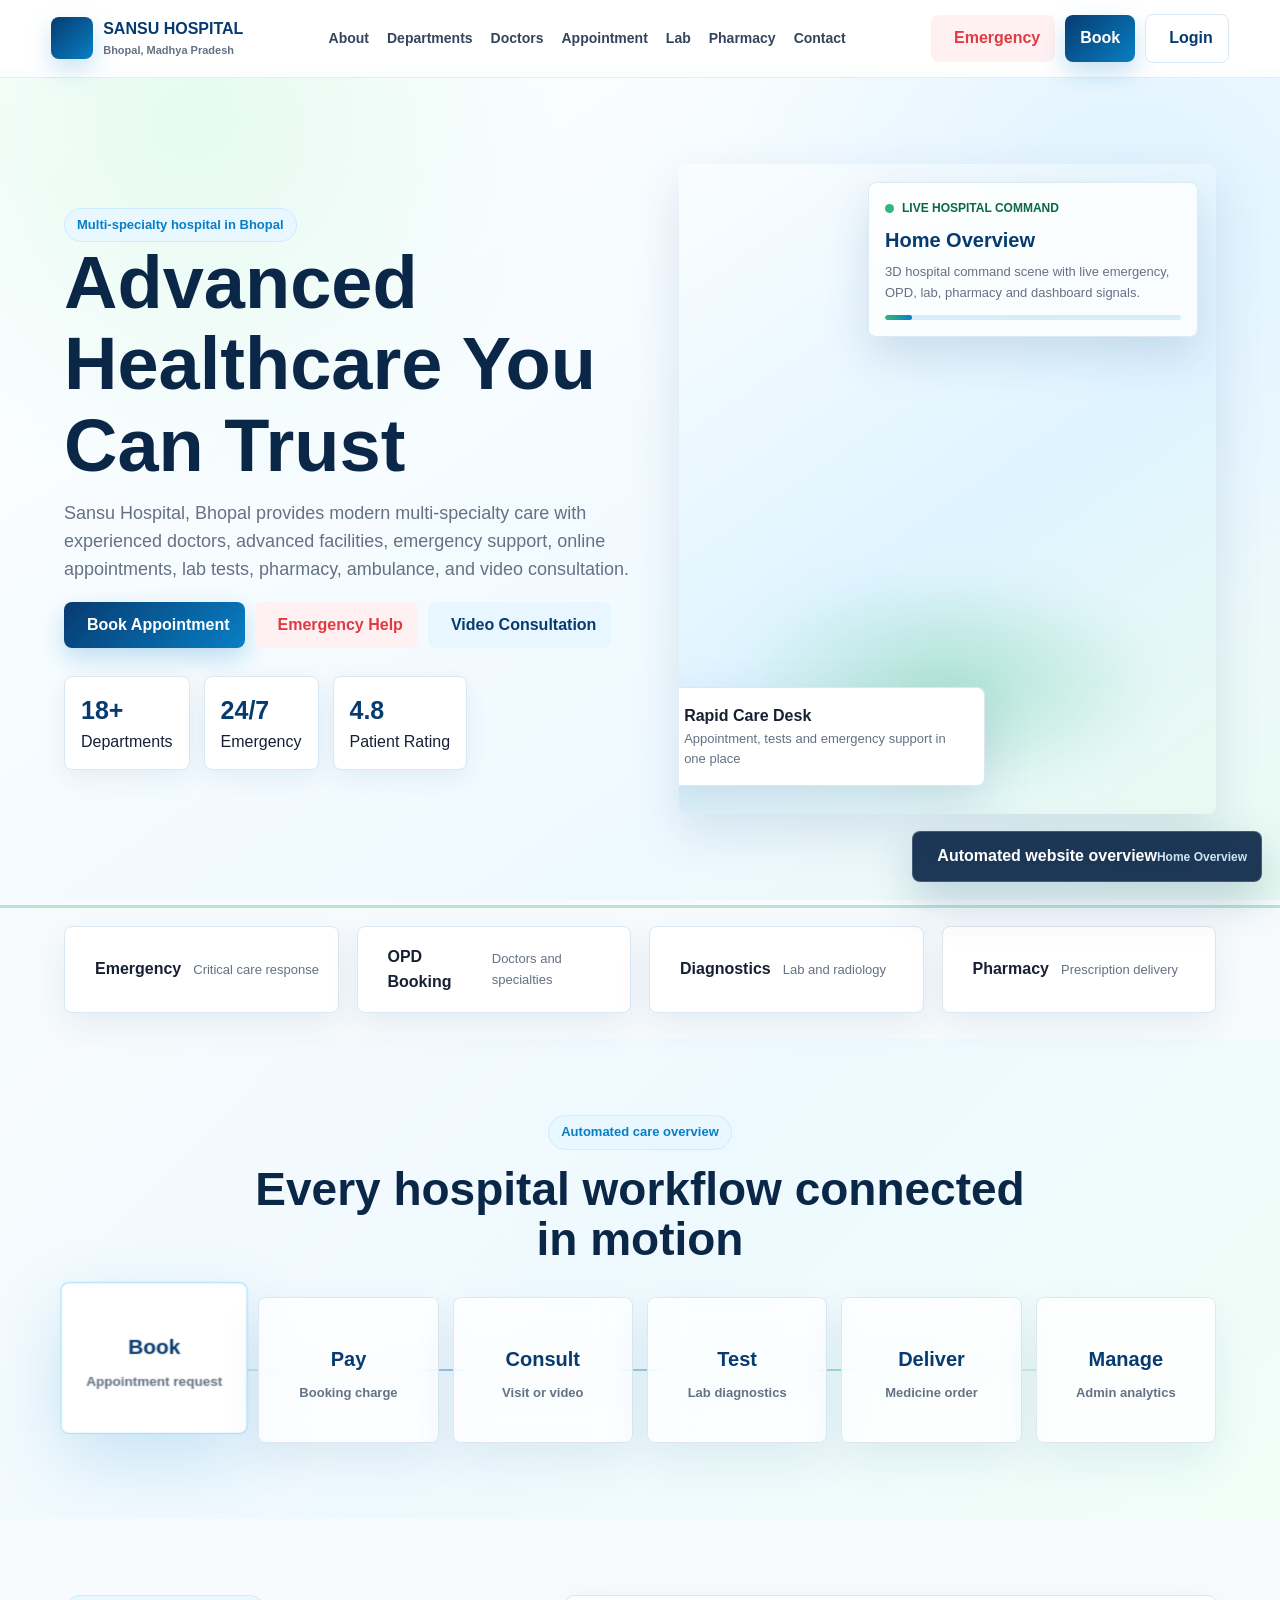
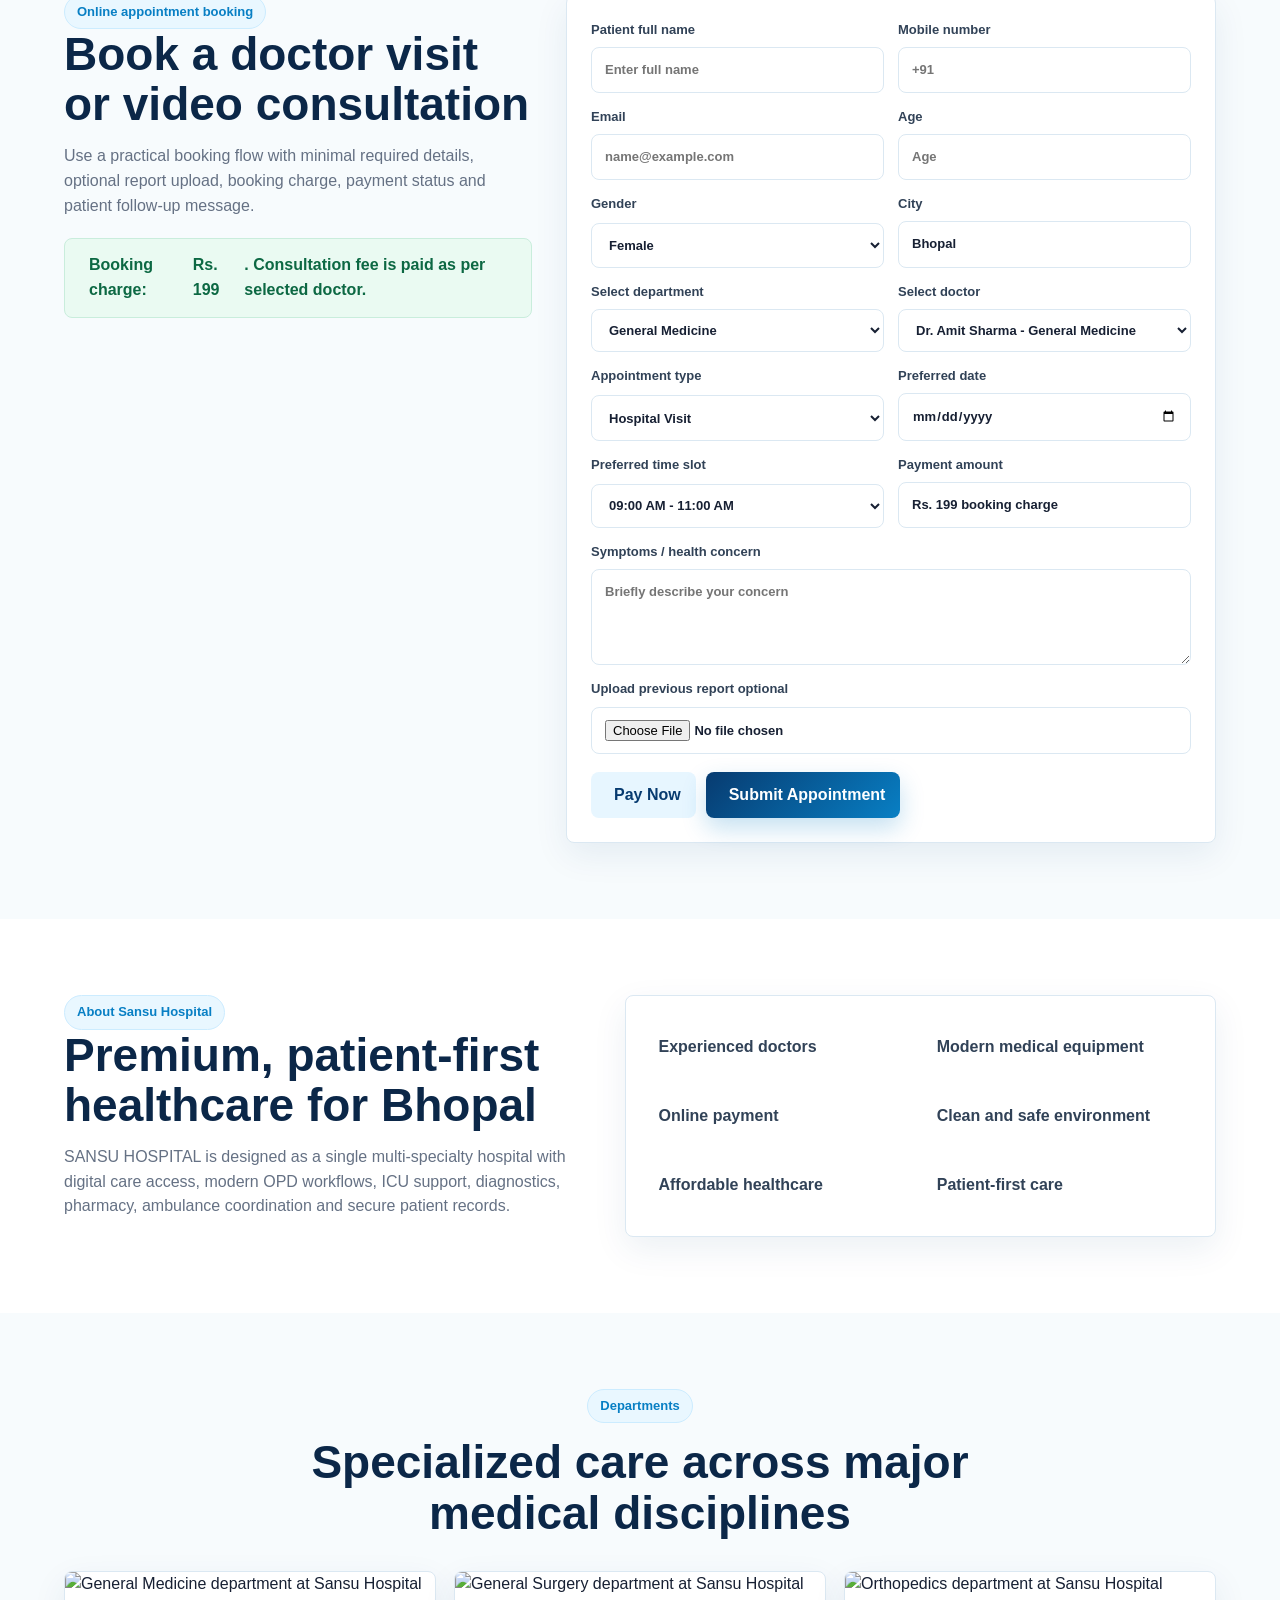
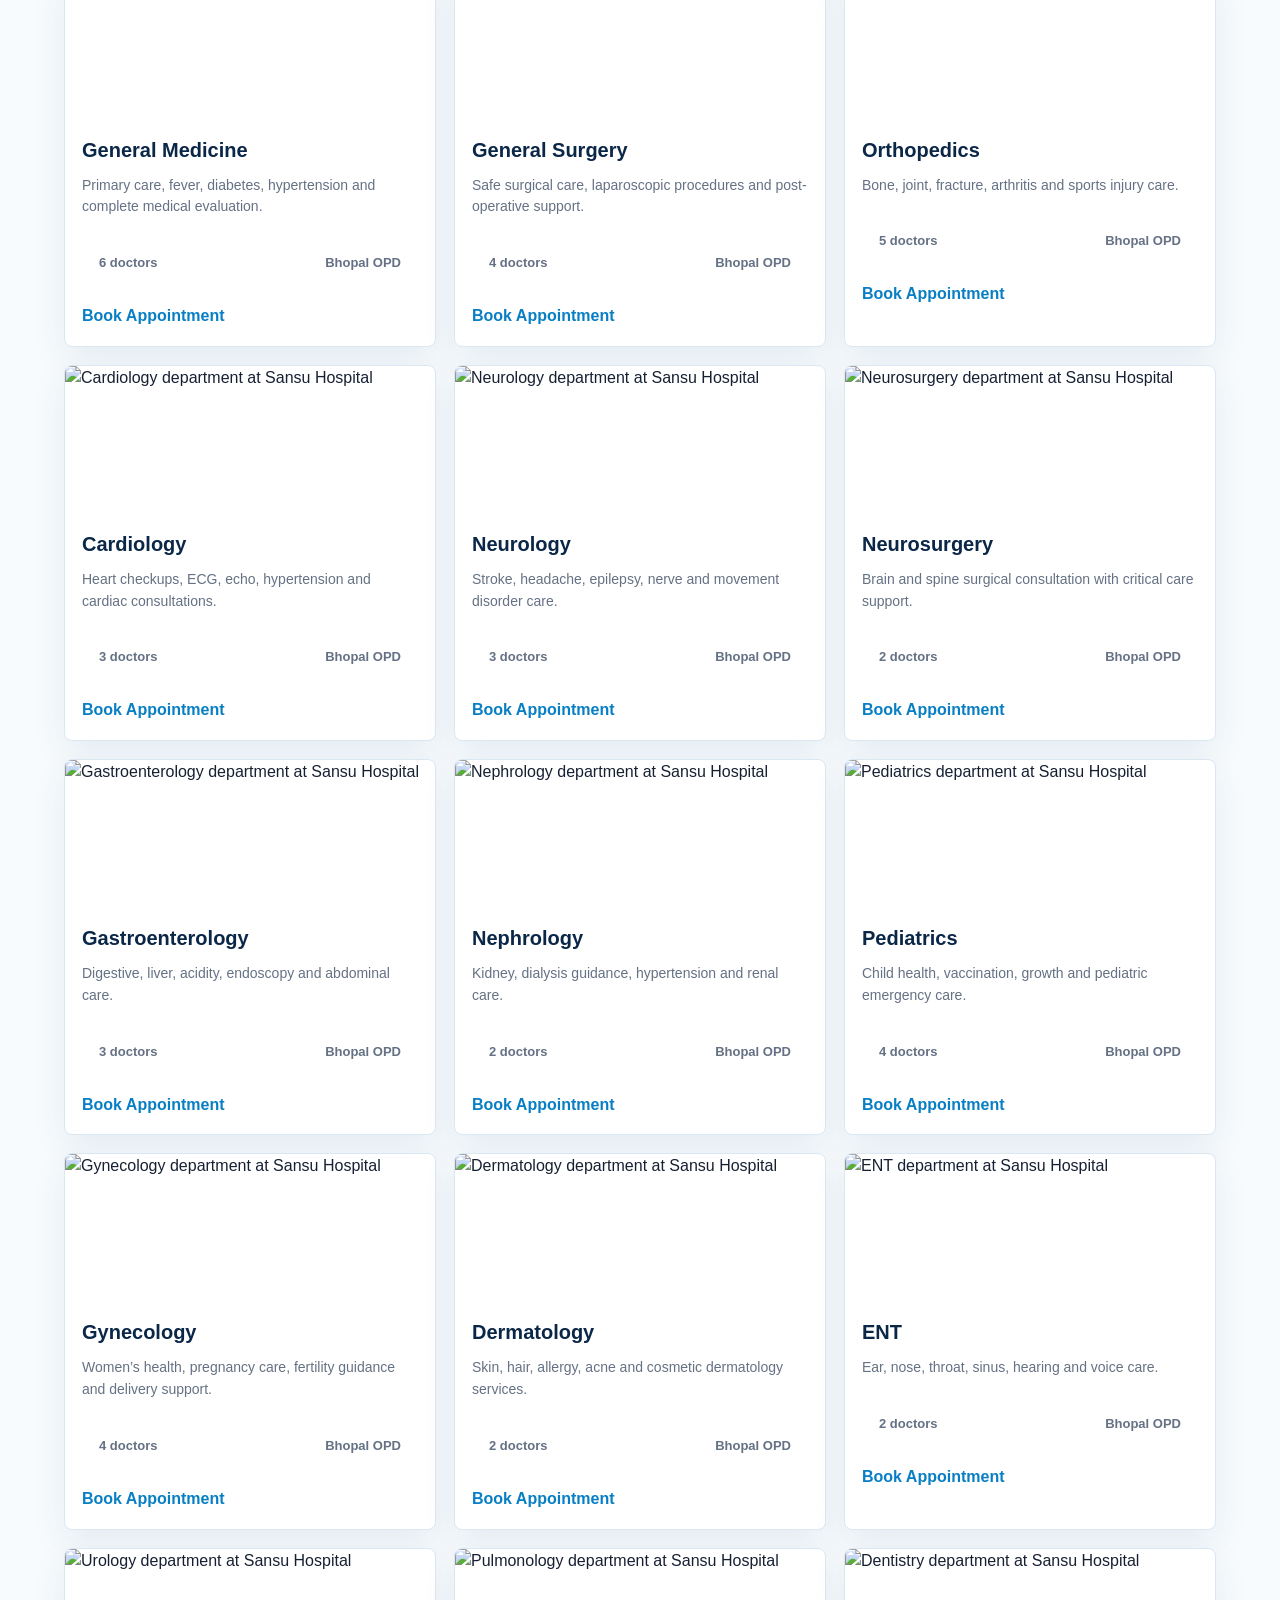
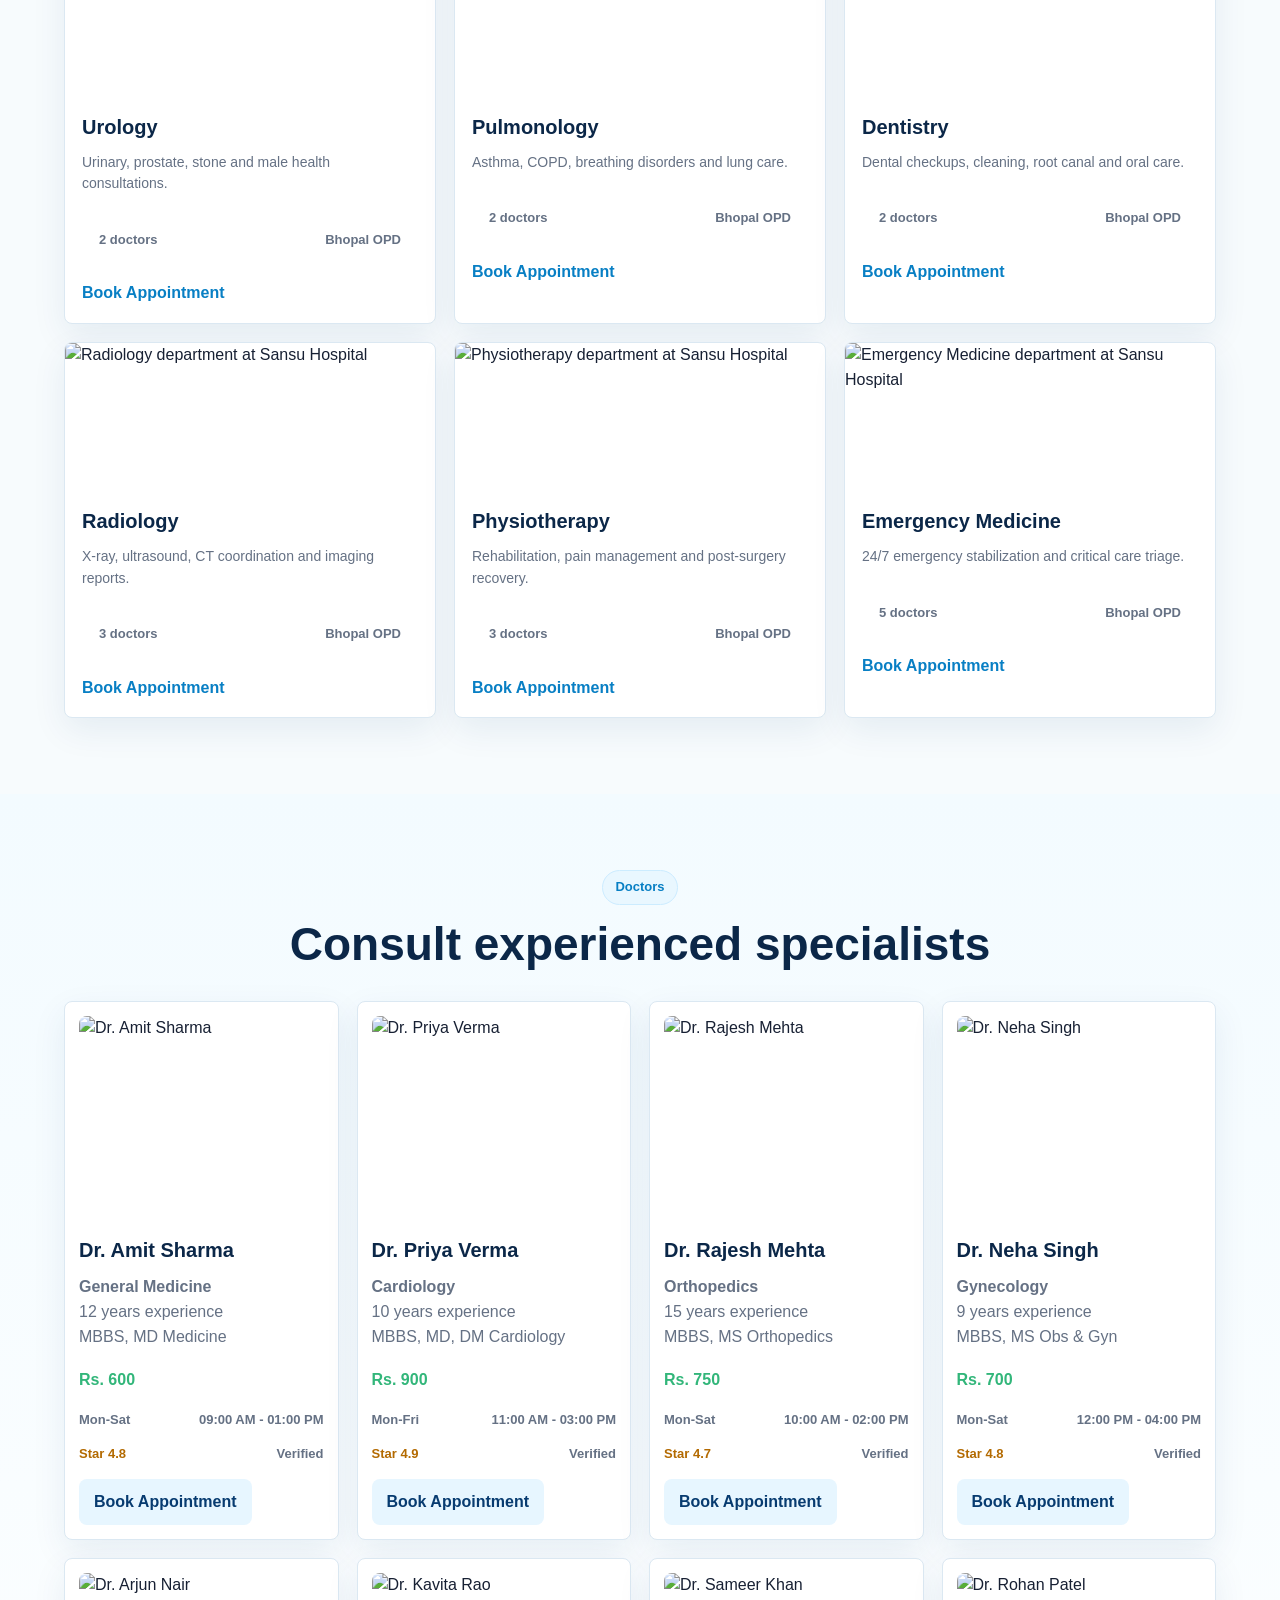
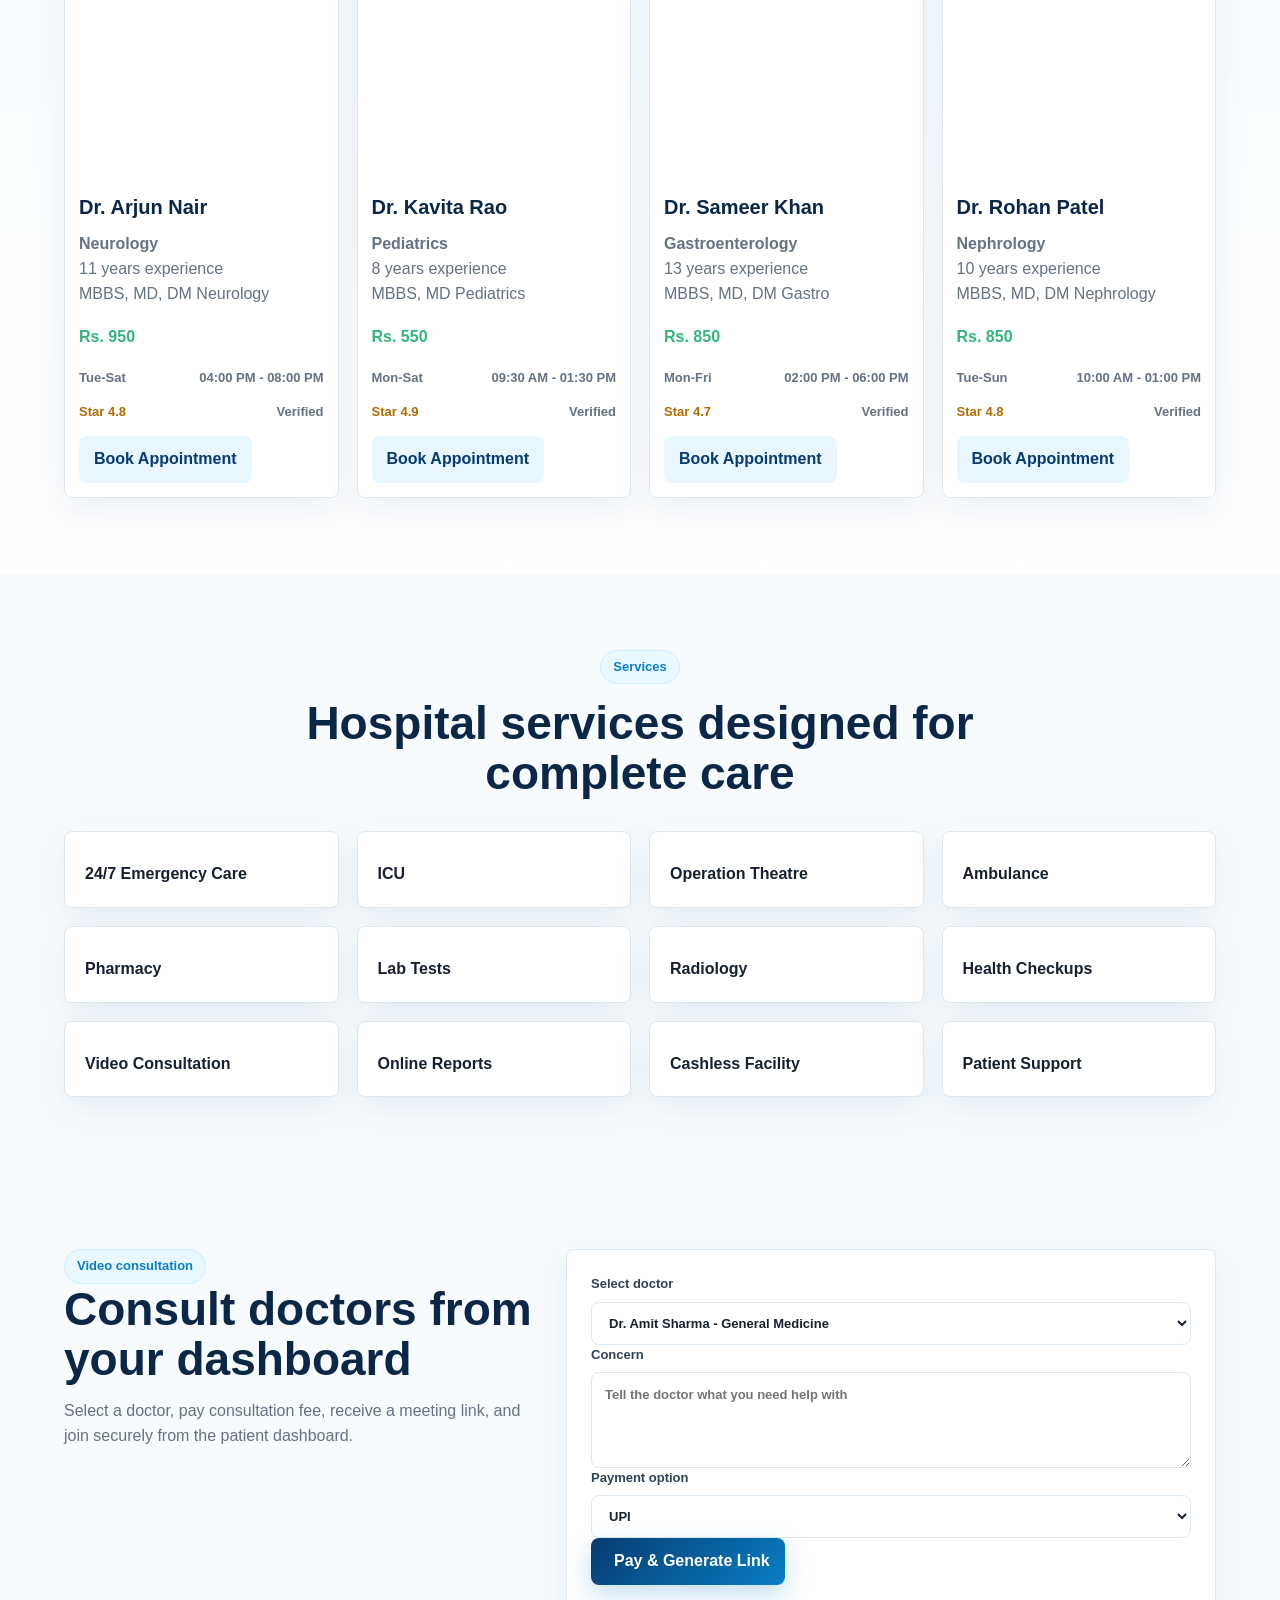
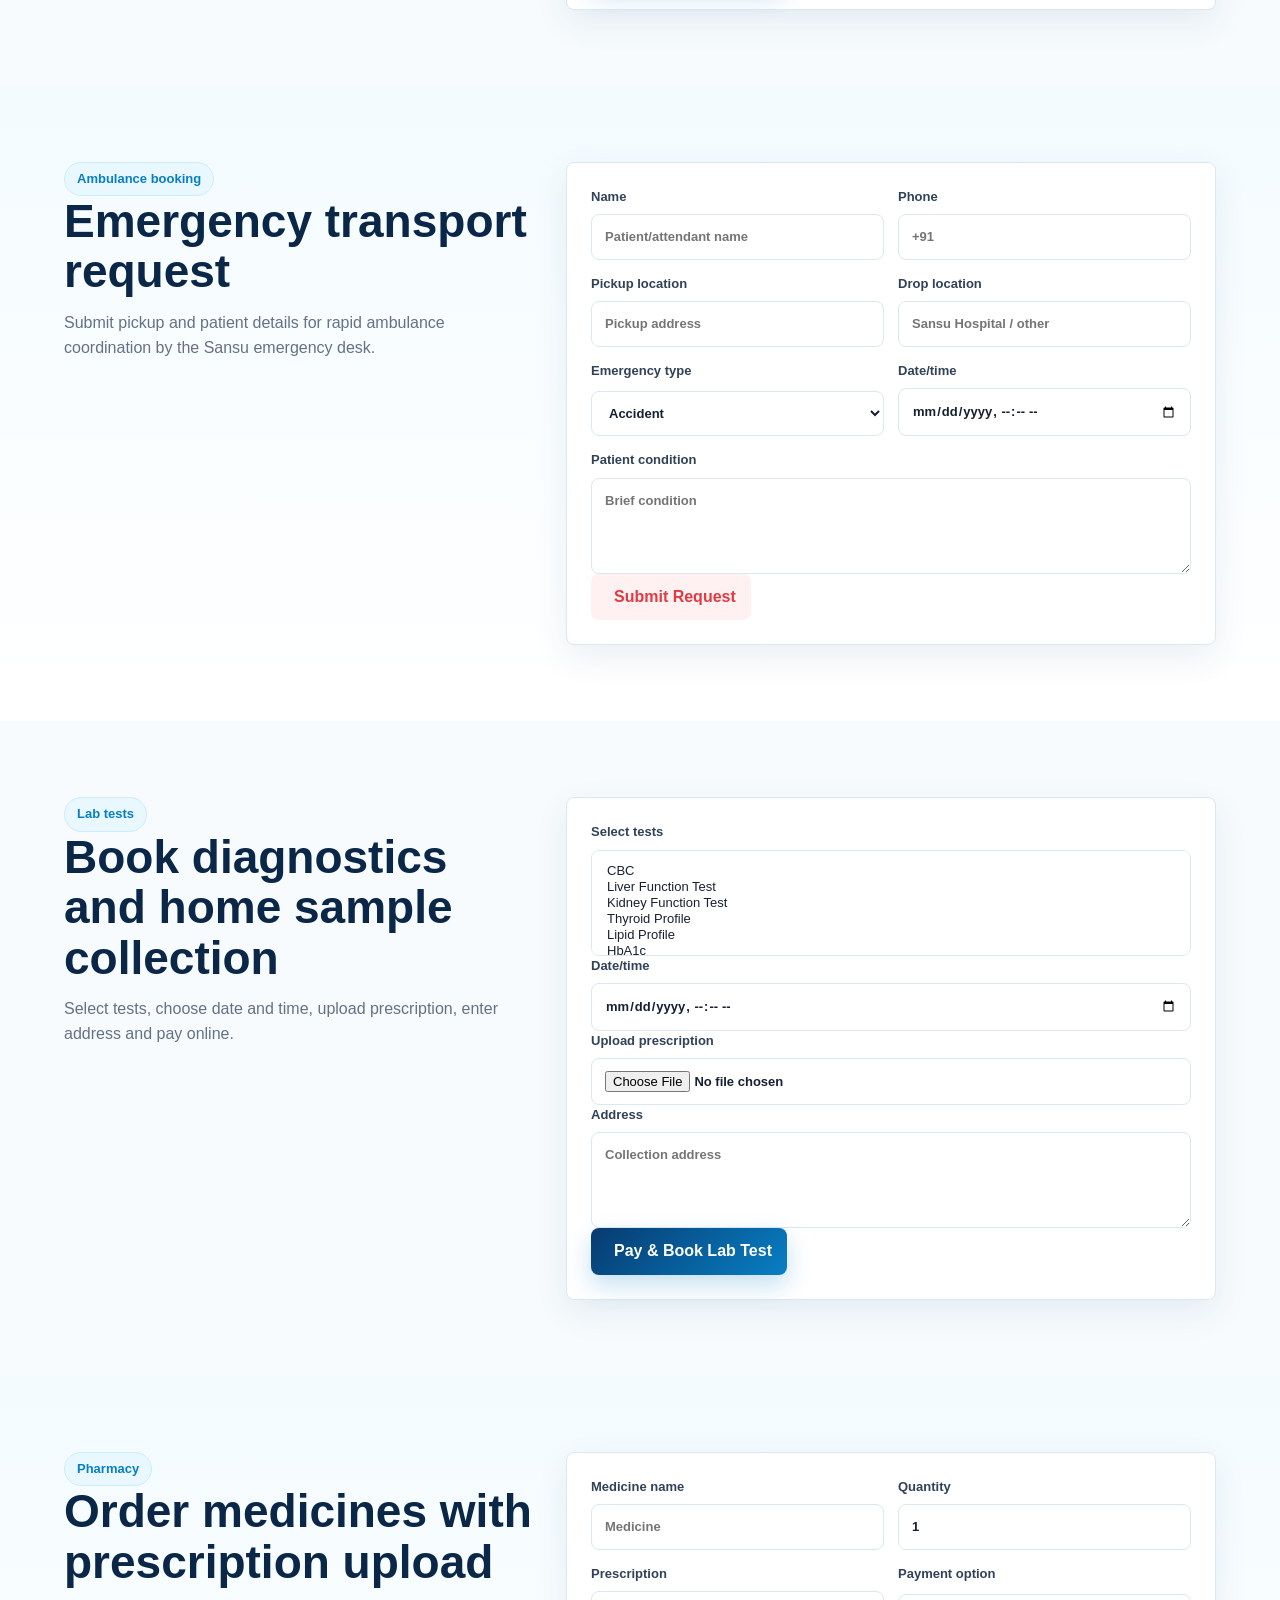
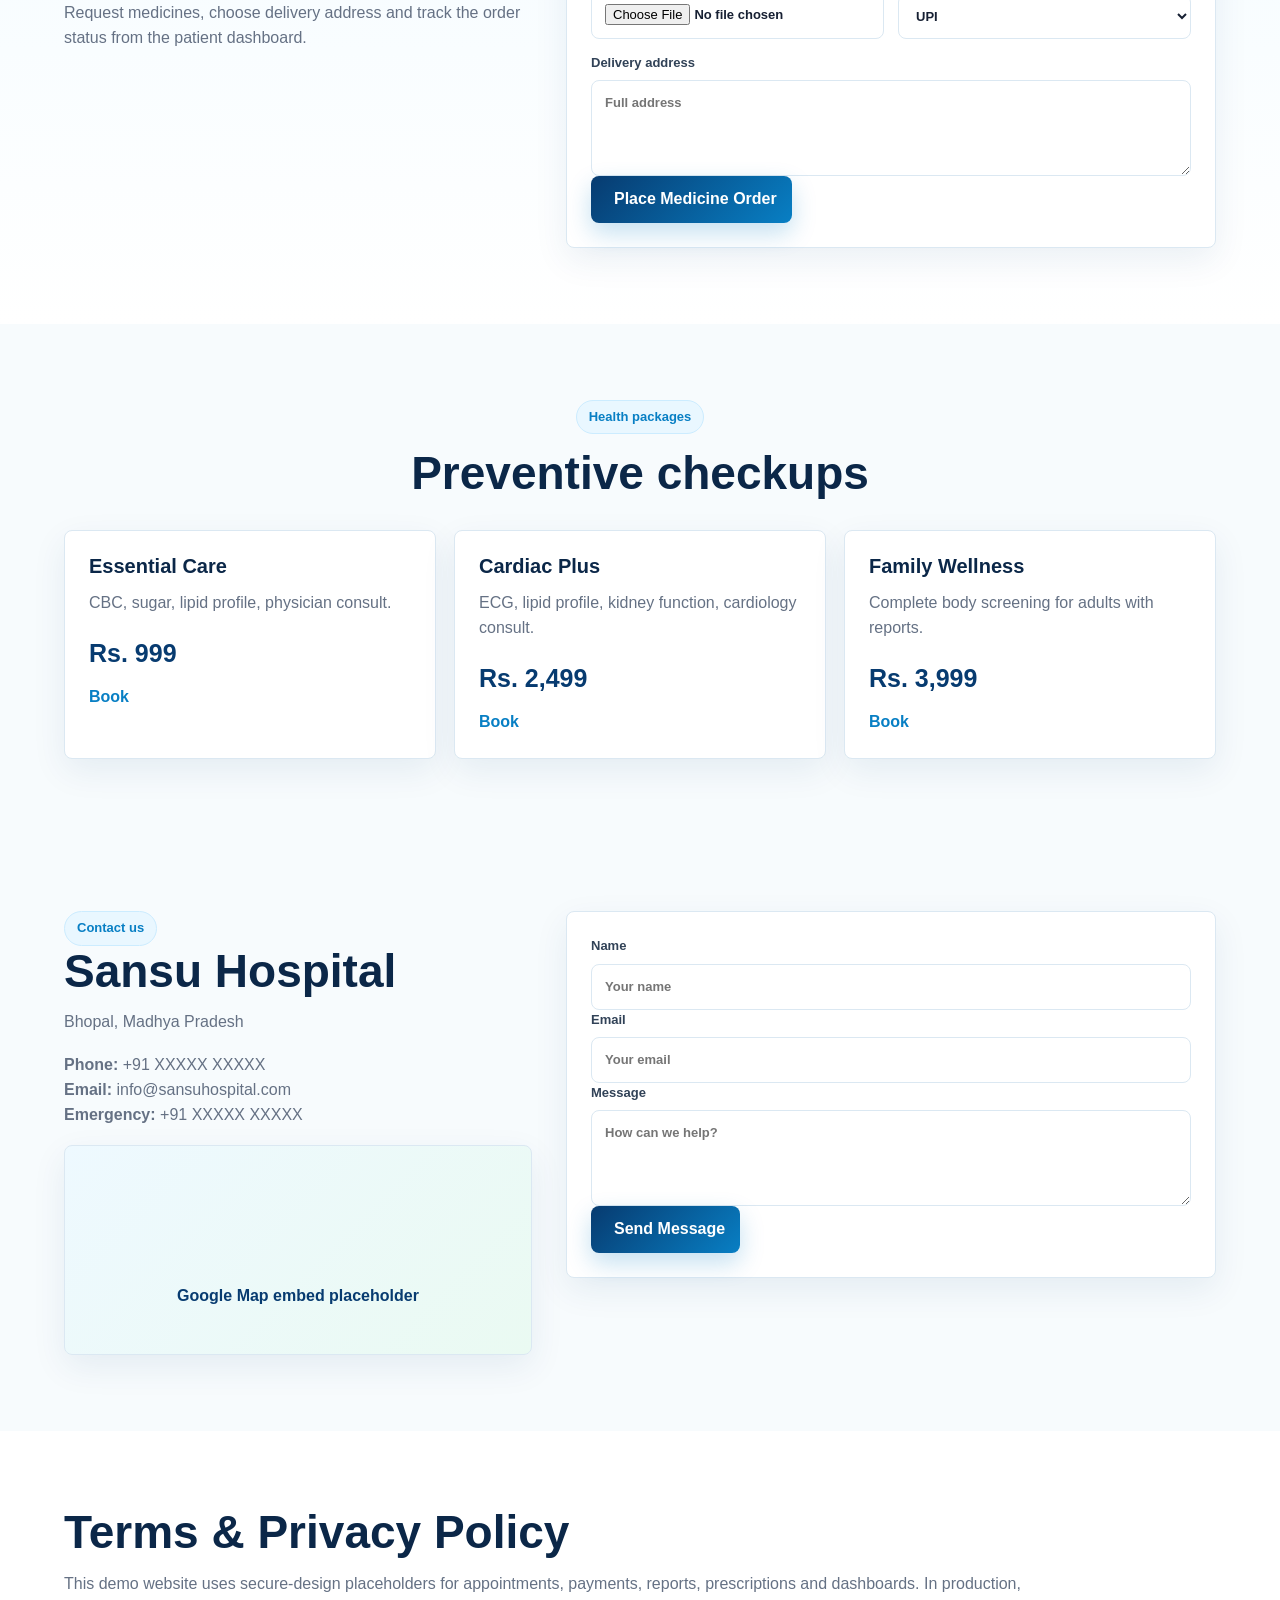
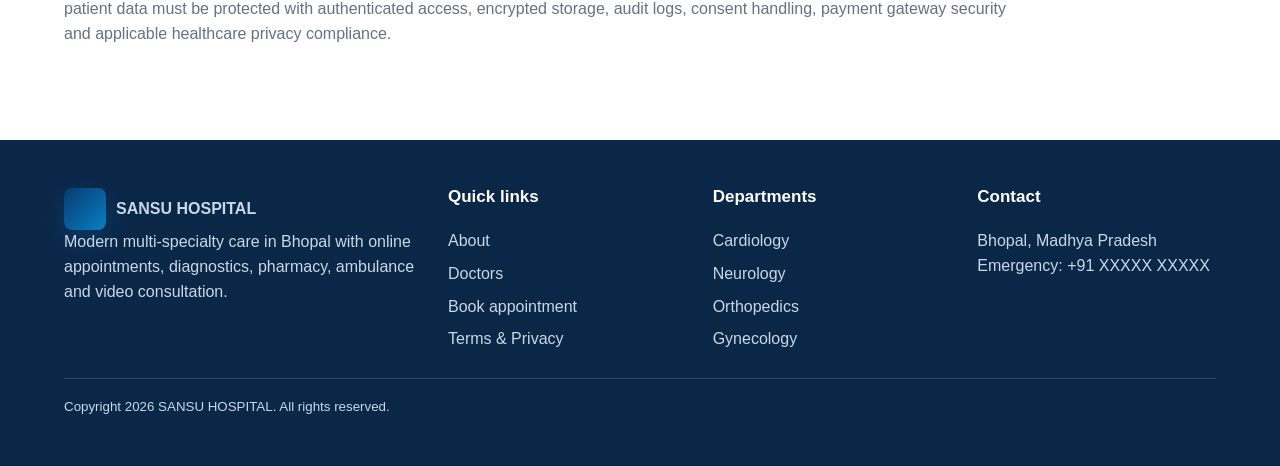
==== index.html @ f48ba4a6 "Initial Sansu Hospital website" ====
﻿<!doctype html>
<html lang="en">
<head>
  <meta charset="utf-8">
  <meta name="viewport" content="width=device-width, initial-scale=1">
  <title>Sansu Hospital Bhopal | Multi-Specialty Hospital & Online Appointment</title>
  <meta name="description" content="Book appointments online at Sansu Hospital, Bhopal. Multi-specialty care, doctors, ambulance, lab tests, pharmacy, video consultation, and emergency services.">
  <meta name="theme-color" content="#073b70">
  <link rel="preconnect" href="https://images.unsplash.com">
  <link rel="preconnect" href="https://unpkg.com">
  <link rel="stylesheet" href="styles.css">
  <script defer src="https://unpkg.com/lucide@latest/dist/umd/lucide.min.js"></script>
  <script defer src="script.js"></script>
</head>
<body>
  <header class="site-header">
    <a class="brand" href="#home" aria-label="Sansu Hospital home">
      <span class="brand-mark"><i data-lucide="cross"></i></span>
      <span><strong>SANSU</strong> HOSPITAL<small>Bhopal, Madhya Pradesh</small></span>
    </a>
    <button class="nav-toggle" aria-label="Open menu"><i data-lucide="menu"></i></button>
    <nav class="main-nav" aria-label="Primary navigation">
      <a href="#about">About</a>
      <a href="#departments">Departments</a>
      <a href="#doctors">Doctors</a>
      <a href="#appointment">Appointment</a>
      <a href="#lab">Lab</a>
      <a href="#pharmacy">Pharmacy</a>
      <a href="#contact">Contact</a>
    </nav>
    <div class="header-actions">
      <a class="pill emergency" href="tel:+919999999999"><i data-lucide="phone-call"></i> Emergency</a>
      <a class="pill primary" href="#appointment">Book</a>
      <div class="login-menu">
        <button class="pill ghost" type="button"><i data-lucide="user-round"></i> Login</button>
        <div class="login-dropdown">
          <a href="/patient">Patient Login</a>
          <a href="/doctor">Doctor Login</a>
          <a href="/admin">Admin Panel</a>
        </div>
      </div>
    </div>
  </header>

  <main>
    <section id="home" class="hero section">
      <div class="hero-copy reveal">
        <span class="eyebrow">Multi-specialty hospital in Bhopal</span>
        <h1>Advanced Healthcare You Can Trust</h1>
        <p>Sansu Hospital, Bhopal provides modern multi-specialty care with experienced doctors, advanced facilities, emergency support, online appointments, lab tests, pharmacy, ambulance, and video consultation.</p>
        <div class="hero-actions">
          <a class="btn primary" href="#appointment"><i data-lucide="calendar-plus"></i> Book Appointment</a>
          <a class="btn danger" href="#ambulance"><i data-lucide="siren"></i> Emergency Help</a>
          <a class="btn secondary" href="#video"><i data-lucide="video"></i> Video Consultation</a>
        </div>
        <div class="hero-stats">
          <span><strong>18+</strong> Departments</span>
          <span><strong>24/7</strong> Emergency</span>
          <span><strong>4.8</strong> Patient Rating</span>
        </div>
      </div>
      <div class="hero-visual hero-3d reveal" aria-label="Automated 3D hospital overview">
        <canvas id="hospitalScene" aria-hidden="true"></canvas>
        <div class="scene-glow"></div>
        <div class="scene-hud">
          <div class="hud-status"><span></span> Live hospital command</div>
          <strong id="tourTitle">Smart Appointment Flow</strong>
          <p id="tourText">Booking, payment and doctor assignment move through one connected digital desk.</p>
          <div class="tour-meter"><span id="tourMeter"></span></div>
        </div>
        <div class="floating-card floating-card-3d">
          <i data-lucide="heart-pulse"></i>
          <div><strong id="floatingTitle">Rapid Care Desk</strong><span id="floatingText">Appointment, tests and emergency support in one place</span></div>
        </div>
      </div>
    </section>

    <section class="quick-grid section slim" aria-label="Hospital services summary">
      <article><i data-lucide="ambulance"></i><strong>Emergency</strong><span>Critical care response</span></article>
      <article><i data-lucide="stethoscope"></i><strong>OPD Booking</strong><span>Doctors and specialties</span></article>
      <article><i data-lucide="flask-conical"></i><strong>Diagnostics</strong><span>Lab and radiology</span></article>
      <article><i data-lucide="pill"></i><strong>Pharmacy</strong><span>Prescription delivery</span></article>
    </section>

    <section class="section overview-stage" aria-label="Automated website overview">
      <div class="section-head reveal">
        <span class="eyebrow">Automated care overview</span>
        <h2>Every hospital workflow connected in motion</h2>
      </div>
      <div class="overview-rail reveal" id="overviewRail">
        <article class="overview-card active"><i data-lucide="calendar-check"></i><strong>Book</strong><span>Appointment request</span></article>
        <article class="overview-card"><i data-lucide="credit-card"></i><strong>Pay</strong><span>Booking charge</span></article>
        <article class="overview-card"><i data-lucide="stethoscope"></i><strong>Consult</strong><span>Visit or video</span></article>
        <article class="overview-card"><i data-lucide="flask-conical"></i><strong>Test</strong><span>Lab diagnostics</span></article>
        <article class="overview-card"><i data-lucide="pill"></i><strong>Deliver</strong><span>Medicine order</span></article>
        <article class="overview-card"><i data-lucide="bar-chart-3"></i><strong>Manage</strong><span>Admin analytics</span></article>
      </div>
    </section>

    <section id="appointment" class="section split">
      <div class="section-copy reveal">
        <span class="eyebrow">Online appointment booking</span>
        <h2>Book a doctor visit or video consultation</h2>
        <p>Use a practical booking flow with minimal required details, optional report upload, booking charge, payment status and patient follow-up message.</p>
        <div class="notice"><i data-lucide="shield-check"></i> Booking charge: <strong>Rs. 199</strong>. Consultation fee is paid as per selected doctor.</div>
      </div>
      <form class="form-card reveal" id="appointmentForm">
        <div class="form-grid">
          <label>Patient full name<input required name="name" placeholder="Enter full name"></label>
          <label>Mobile number<input required name="phone" inputmode="tel" placeholder="+91"></label>
          <label>Email<input required type="email" name="email" placeholder="name@example.com"></label>
          <label>Age<input type="number" min="1" max="120" name="age" placeholder="Age"></label>
          <label>Gender<select name="gender"><option>Female</option><option>Male</option><option>Other</option></select></label>
          <label>City<input name="city" value="Bhopal"></label>
          <label>Select department<select id="departmentSelect" name="department"></select></label>
          <label>Select doctor<select id="doctorSelect" name="doctor"></select></label>
          <label>Appointment type<select name="type"><option>Hospital Visit</option><option>Video Consultation</option></select></label>
          <label>Preferred date<input required type="date" name="date"></label>
          <label>Preferred time slot<select name="slot"><option>09:00 AM - 11:00 AM</option><option>11:30 AM - 01:30 PM</option><option>03:00 PM - 05:00 PM</option><option>06:00 PM - 08:00 PM</option></select></label>
          <label>Payment amount<input readonly value="Rs. 199 booking charge"></label>
          <label class="wide">Symptoms / health concern<textarea name="symptoms" placeholder="Briefly describe your concern"></textarea></label>
          <label class="wide">Upload previous report optional<input type="file" name="report" accept=".pdf,.jpg,.jpeg,.png"></label>
        </div>
        <div class="form-actions">
          <button class="btn secondary" type="button" id="payBtn"><i data-lucide="credit-card"></i> Pay Now</button>
          <button class="btn primary" type="submit"><i data-lucide="send"></i> Submit Appointment</button>
        </div>
        <p class="success-msg" id="appointmentSuccess">Your appointment request has been submitted successfully. Our team will contact you shortly.</p>
      </form>
    </section>

    <section id="about" class="section about">
      <div class="section-copy reveal">
        <span class="eyebrow">About Sansu Hospital</span>
        <h2>Premium, patient-first healthcare for Bhopal</h2>
        <p>SANSU HOSPITAL is designed as a single multi-specialty hospital with digital care access, modern OPD workflows, ICU support, diagnostics, pharmacy, ambulance coordination and secure patient records.</p>
      </div>
      <div class="feature-list reveal">
        <span><i data-lucide="check-circle"></i> Experienced doctors</span>
        <span><i data-lucide="check-circle"></i> Modern medical equipment</span>
        <span><i data-lucide="check-circle"></i> Online payment</span>
        <span><i data-lucide="check-circle"></i> Clean and safe environment</span>
        <span><i data-lucide="check-circle"></i> Affordable healthcare</span>
        <span><i data-lucide="check-circle"></i> Patient-first care</span>
      </div>
    </section>

    <section id="departments" class="section">
      <div class="section-head reveal">
        <span class="eyebrow">Departments</span>
        <h2>Specialized care across major medical disciplines</h2>
      </div>
      <div class="card-grid" id="departmentGrid"></div>
    </section>

    <section id="doctors" class="section tint">
      <div class="section-head reveal">
        <span class="eyebrow">Doctors</span>
        <h2>Consult experienced specialists</h2>
      </div>
      <div class="doctor-grid" id="doctorGrid"></div>
    </section>

    <section id="services" class="section">
      <div class="section-head reveal">
        <span class="eyebrow">Services</span>
        <h2>Hospital services designed for complete care</h2>
      </div>
      <div class="service-grid" id="serviceGrid"></div>
    </section>

    <section id="video" class="section split">
      <div class="section-copy reveal">
        <span class="eyebrow">Video consultation</span>
        <h2>Consult doctors from your dashboard</h2>
        <p>Select a doctor, pay consultation fee, receive a meeting link, and join securely from the patient dashboard.</p>
      </div>
      <form class="form-card compact reveal" id="videoForm">
        <label>Select doctor<select id="videoDoctor"></select></label>
        <label>Concern<textarea placeholder="Tell the doctor what you need help with"></textarea></label>
        <label>Payment option<select><option>UPI</option><option>Card</option><option>Net banking</option></select></label>
        <button class="btn primary" type="submit"><i data-lucide="video"></i> Pay & Generate Link</button>
        <p class="success-msg">Video consultation link created. Join link is visible in your dashboard.</p>
      </form>
    </section>

    <section id="ambulance" class="section split tint">
      <div class="section-copy reveal">
        <span class="eyebrow">Ambulance booking</span>
        <h2>Emergency transport request</h2>
        <p>Submit pickup and patient details for rapid ambulance coordination by the Sansu emergency desk.</p>
      </div>
      <form class="form-card compact reveal" id="ambulanceForm">
        <div class="form-grid">
          <label>Name<input required placeholder="Patient/attendant name"></label>
          <label>Phone<input required placeholder="+91"></label>
          <label>Pickup location<input required placeholder="Pickup address"></label>
          <label>Drop location<input placeholder="Sansu Hospital / other"></label>
          <label>Emergency type<select><option>Accident</option><option>Cardiac</option><option>Pregnancy</option><option>General emergency</option></select></label>
          <label>Date/time<input type="datetime-local"></label>
          <label class="wide">Patient condition<textarea placeholder="Brief condition"></textarea></label>
        </div>
        <button class="btn danger" type="submit"><i data-lucide="ambulance"></i> Submit Request</button>
        <p class="success-msg">Ambulance request submitted. Emergency desk will call shortly.</p>
      </form>
    </section>

    <section id="lab" class="section split">
      <div class="section-copy reveal">
        <span class="eyebrow">Lab tests</span>
        <h2>Book diagnostics and home sample collection</h2>
        <p>Select tests, choose date and time, upload prescription, enter address and pay online.</p>
      </div>
      <form class="form-card compact reveal" id="labForm">
        <label>Select tests<select multiple size="5"><option>CBC</option><option>Liver Function Test</option><option>Kidney Function Test</option><option>Thyroid Profile</option><option>Lipid Profile</option><option>HbA1c</option></select></label>
        <label>Date/time<input type="datetime-local"></label>
        <label>Upload prescription<input type="file" accept=".pdf,.jpg,.png"></label>
        <label>Address<textarea placeholder="Collection address"></textarea></label>
        <button class="btn primary" type="submit"><i data-lucide="flask-conical"></i> Pay & Book Lab Test</button>
        <p class="success-msg">Lab test booking confirmed. Sample collection details have been added to your dashboard.</p>
      </form>
    </section>

    <section id="pharmacy" class="section split tint">
      <div class="section-copy reveal">
        <span class="eyebrow">Pharmacy</span>
        <h2>Order medicines with prescription upload</h2>
        <p>Request medicines, choose delivery address and track the order status from the patient dashboard.</p>
      </div>
      <form class="form-card compact reveal" id="pharmacyForm">
        <div class="form-grid">
          <label>Medicine name<input required placeholder="Medicine"></label>
          <label>Quantity<input type="number" min="1" value="1"></label>
          <label>Prescription<input type="file" accept=".pdf,.jpg,.png"></label>
          <label>Payment option<select><option>UPI</option><option>Card</option><option>Cash on delivery</option></select></label>
          <label class="wide">Delivery address<textarea required placeholder="Full address"></textarea></label>
        </div>
        <button class="btn primary" type="submit"><i data-lucide="pill"></i> Place Medicine Order</button>
        <p class="success-msg">Pharmacy order placed. Tracking status: prescription verification.</p>
      </form>
    </section>

    <section id="packages" class="section">
      <div class="section-head reveal">
        <span class="eyebrow">Health packages</span>
        <h2>Preventive checkups</h2>
      </div>
      <div class="package-grid">
        <article><h3>Essential Care</h3><p>CBC, sugar, lipid profile, physician consult.</p><strong>Rs. 999</strong><a href="#lab">Book</a></article>
        <article><h3>Cardiac Plus</h3><p>ECG, lipid profile, kidney function, cardiology consult.</p><strong>Rs. 2,499</strong><a href="#lab">Book</a></article>
        <article><h3>Family Wellness</h3><p>Complete body screening for adults with reports.</p><strong>Rs. 3,999</strong><a href="#lab">Book</a></article>
      </div>
    </section>


    <section id="contact" class="section split">
      <div class="section-copy reveal">
        <span class="eyebrow">Contact us</span>
        <h2>Sansu Hospital</h2>
        <p>Bhopal, Madhya Pradesh</p>
        <p><strong>Phone:</strong> +91 XXXXX XXXXX<br><strong>Email:</strong> info@sansuhospital.com<br><strong>Emergency:</strong> +91 XXXXX XXXXX</p>
        <div class="map-placeholder"><i data-lucide="map-pin"></i> Google Map embed placeholder</div>
      </div>
      <form class="form-card compact reveal" id="contactForm">
        <label>Name<input required placeholder="Your name"></label>
        <label>Email<input type="email" placeholder="Your email"></label>
        <label>Message<textarea required placeholder="How can we help?"></textarea></label>
        <button class="btn primary" type="submit"><i data-lucide="mail"></i> Send Message</button>
        <p class="success-msg">Thank you. Our patient support team will reply shortly.</p>
      </form>
    </section>

    <section id="terms" class="section terms">
      <h2>Terms & Privacy Policy</h2>
      <p>This demo website uses secure-design placeholders for appointments, payments, reports, prescriptions and dashboards. In production, patient data must be protected with authenticated access, encrypted storage, audit logs, consent handling, payment gateway security and applicable healthcare privacy compliance.</p>
    </section>
  </main>

  <footer class="footer">
    <div>
      <a class="brand footer-brand" href="#home"><span class="brand-mark"><i data-lucide="cross"></i></span><span><strong>SANSU</strong> HOSPITAL</span></a>
      <p>Modern multi-specialty care in Bhopal with online appointments, diagnostics, pharmacy, ambulance and video consultation.</p>
    </div>
    <div><h3>Quick links</h3><a href="#about">About</a><a href="#doctors">Doctors</a><a href="#appointment">Book appointment</a><a href="#terms">Terms & Privacy</a></div>
    <div><h3>Departments</h3><a href="#departments">Cardiology</a><a href="#departments">Neurology</a><a href="#departments">Orthopedics</a><a href="#departments">Gynecology</a></div>
    <div><h3>Contact</h3><p>Bhopal, Madhya Pradesh<br>Emergency: +91 XXXXX XXXXX</p><div class="social" aria-label="Social media links"><i data-lucide="message-circle"></i><i data-lucide="camera"></i><i data-lucide="briefcase-business"></i></div></div>
    <small>Copyright 2026 SANSU HOSPITAL. All rights reserved.</small>
  </footer>
</body>
</html>
---- styles.css ----
:root{
  --navy:#073b70;
  --navy-2:#0b2748;
  --blue:#087fc4;
  --sky:#eaf7ff;
  --green:#32b67a;
  --mint:#eafaf2;
  --ink:#172033;
  --muted:#657184;
  --line:#dbe8f2;
  --bg:#f7fbfd;
  --white:#fff;
  --danger:#df3b42;
  --amber:#f2a51a;
  --shadow:0 18px 50px rgba(7,59,112,.12);
  --radius:8px;
}
*{box-sizing:border-box}
html{scroll-behavior:smooth}
body{margin:0;font-family:Inter,Segoe UI,Roboto,Arial,sans-serif;color:var(--ink);background:var(--bg);line-height:1.55}
img{max-width:100%;display:block}
a{color:inherit;text-decoration:none}
button,input,select,textarea{font:inherit}
.site-header{position:sticky;top:0;z-index:50;display:flex;align-items:center;gap:22px;padding:14px clamp(18px,4vw,56px);background:rgba(255,255,255,.92);backdrop-filter:blur(18px);border-bottom:1px solid rgba(219,232,242,.8)}
.brand{display:flex;align-items:center;gap:10px;min-width:max-content;color:var(--navy);font-weight:800;letter-spacing:0}
.brand small{display:block;font-size:11px;font-weight:600;color:var(--muted)}
.brand-mark{width:42px;height:42px;display:grid;place-items:center;border-radius:8px;background:linear-gradient(135deg,var(--navy),var(--blue));color:#fff;box-shadow:0 10px 24px rgba(8,127,196,.22)}
.brand-mark svg{width:23px;height:23px}
.main-nav{display:flex;gap:18px;align-items:center;flex:1;justify-content:center;font-weight:700;color:#34445c;font-size:14px}
.main-nav a{position:relative}
.main-nav a:after{content:"";position:absolute;left:0;bottom:-8px;width:0;height:2px;background:var(--green);transition:.2s}
.main-nav a:hover:after{width:100%}
.header-actions,.hero-actions,.form-actions{display:flex;align-items:center;gap:10px;flex-wrap:wrap}
.pill,.btn{border:0;border-radius:8px;padding:11px 15px;display:inline-flex;align-items:center;gap:8px;font-weight:800;cursor:pointer;transition:transform .2s,box-shadow .2s,background .2s}
.pill svg,.btn svg{width:18px;height:18px}
.primary{background:linear-gradient(135deg,var(--navy),var(--blue));color:#fff;box-shadow:0 10px 24px rgba(8,127,196,.24)}
.secondary{background:#e7f6ff;color:var(--navy)}
.danger,.emergency{background:#fff1f2;color:var(--danger)}
.ghost{background:#fff;border:1px solid var(--line);color:var(--navy)}
.btn:hover,.pill:hover{transform:translateY(-2px)}
.login-menu{position:relative}
.login-dropdown{position:absolute;right:0;top:calc(100% + 8px);display:none;min-width:180px;background:#fff;border:1px solid var(--line);border-radius:8px;box-shadow:var(--shadow);overflow:hidden}
.login-dropdown a{display:block;padding:12px 14px;font-weight:700}
.login-dropdown a:hover{background:var(--sky)}
.login-menu:hover .login-dropdown{display:block}
.nav-toggle{display:none;border:0;background:#fff;color:var(--navy)}
.section{padding:76px clamp(18px,5vw,72px)}
.section.slim{padding-top:26px;padding-bottom:26px}
.hero{min-height:calc(100vh - 78px);display:grid;grid-template-columns:minmax(0,1fr) minmax(380px,.95fr);gap:50px;align-items:center;overflow:hidden;background:radial-gradient(circle at 15% 5%,#e5fbf0 0,transparent 28%),radial-gradient(circle at 88% 18%,#dff3ff 0,transparent 32%),linear-gradient(145deg,#fff 0,#eef9ff 72%,#e9fbf2 100%)}
.eyebrow{display:inline-flex;color:var(--blue);background:#e9f7ff;border:1px solid #ccecff;border-radius:999px;padding:6px 12px;font-weight:800;font-size:13px}
h1,h2,h3{line-height:1.1;color:var(--navy-2);letter-spacing:0;margin:0 0 14px}
h1{font-size:clamp(38px,6vw,74px);max-width:850px}
h2{font-size:clamp(30px,4vw,46px)}
h3{font-size:20px}
p{color:var(--muted);margin:0 0 18px}
.hero-copy p{font-size:18px;max-width:760px}
.hero-stats{display:flex;gap:14px;flex-wrap:wrap;margin-top:28px}
.hero-stats span,.admin-stats span,.stat-row span{background:#fff;border:1px solid var(--line);border-radius:8px;padding:14px 16px;box-shadow:0 8px 24px rgba(7,59,112,.07)}
.hero-stats strong,.admin-stats strong{display:block;color:var(--navy);font-size:25px}
.hero-visual{position:relative}
.hero-3d{min-height:min(650px,74vh);border-radius:8px;overflow:hidden;background:linear-gradient(145deg,#fafdff,#dff4ff 55%,#eafaf2);box-shadow:var(--shadow);isolation:isolate;perspective:1000px}
#hospitalScene{position:absolute;inset:0;width:100%;height:100%;display:block;z-index:1}
.scene-glow{position:absolute;inset:auto 8% 2% 8%;height:36%;background:radial-gradient(ellipse at center,rgba(50,182,122,.3),transparent 68%);filter:blur(18px);z-index:0;animation:breatheGlow 3.2s ease-in-out infinite}
.scene-hud{position:absolute;right:18px;top:18px;z-index:3;width:min(330px,calc(100% - 36px));background:rgba(255,255,255,.78);border:1px solid rgba(219,232,242,.9);border-radius:8px;padding:16px;backdrop-filter:blur(18px);box-shadow:0 18px 46px rgba(7,59,112,.14);animation:floatHud 4.8s ease-in-out infinite}
.scene-hud strong{display:block;color:var(--navy);font-size:20px;margin:8px 0 6px}
.scene-hud p{font-size:13px;margin:0 0 12px}
.hud-status{display:flex;align-items:center;gap:8px;color:#0c6843;font-weight:900;font-size:12px;text-transform:uppercase}
.hud-status span{width:9px;height:9px;border-radius:50%;background:var(--green);box-shadow:0 0 0 0 rgba(50,182,122,.5);animation:pulseDot 1.4s infinite}
.tour-meter{height:5px;border-radius:999px;background:#d8edf8;overflow:hidden}
.tour-meter span{display:block;height:100%;width:16%;background:linear-gradient(90deg,var(--green),var(--blue));border-radius:999px;transition:width .5s ease}
.floating-card{position:absolute;left:-24px;bottom:28px;display:flex;gap:12px;align-items:center;width:min(330px,90%);background:#fff;border:1px solid var(--line);border-radius:8px;padding:16px;box-shadow:var(--shadow)}
.floating-card-3d{z-index:3;animation:floatCard 5.4s ease-in-out infinite}
.floating-card svg{color:var(--green);width:34px;height:34px}
.floating-card span{display:block;color:var(--muted);font-size:13px}
.quick-grid,.card-grid,.doctor-grid,.service-grid,.package-grid,.dashboard-grid{display:grid;gap:18px}
.quick-grid{grid-template-columns:repeat(4,1fr)}
.quick-grid article,.service-grid article,.package-grid article,.dashboard-grid article,.department-card,.doctor-card,.form-card,.portal,.table-wrap,.feature-list,.map-placeholder{background:#fff;border:1px solid var(--line);border-radius:8px;box-shadow:0 12px 34px rgba(7,59,112,.08)}
.quick-grid article,.service-grid article,.package-grid article,.dashboard-grid article,.department-card,.doctor-card{transition:transform .28s ease,box-shadow .28s ease,border-color .28s ease}
.quick-grid article:hover,.service-grid article:hover,.package-grid article:hover,.dashboard-grid article:hover,.department-card:hover,.doctor-card:hover{transform:translateY(-7px) rotateX(1.5deg);box-shadow:0 22px 54px rgba(7,59,112,.14);border-color:#bfe6f8}
.quick-grid article{display:flex;align-items:center;gap:12px;padding:18px}
.quick-grid svg,.service-grid svg,.department-card svg{color:var(--blue);width:28px;height:28px}
.quick-grid span{display:block;color:var(--muted);font-size:13px}
.overview-stage{background:linear-gradient(135deg,#f7fbfd,#eef9ff 48%,#f0fff7);overflow:hidden}
.overview-rail{position:relative;display:grid;grid-template-columns:repeat(6,1fr);gap:14px}
.overview-rail:before{content:"";position:absolute;left:4%;right:4%;top:50%;height:2px;background:linear-gradient(90deg,transparent,var(--blue),var(--green),transparent);opacity:.42;transform:translateY(-50%);animation:scanPath 2.4s linear infinite}
.overview-card{position:relative;z-index:1;min-height:146px;display:grid;align-content:center;justify-items:center;gap:8px;text-align:center;background:rgba(255,255,255,.78);border:1px solid var(--line);border-radius:8px;padding:16px;box-shadow:0 18px 44px rgba(7,59,112,.08);backdrop-filter:blur(16px);transition:transform .35s ease,background .35s ease,box-shadow .35s ease}
.overview-card svg{width:30px;height:30px;color:var(--blue)}
.overview-card strong{font-size:20px;color:var(--navy)}
.overview-card span{color:var(--muted);font-weight:800;font-size:13px}
.overview-card.active{transform:translateY(-12px) scale(1.04);background:#fff;box-shadow:0 24px 70px rgba(8,127,196,.18);border-color:#9bdcf8}
.overview-card.active svg{color:var(--green);animation:iconPop .8s ease}
.split{display:grid;grid-template-columns:.72fr 1fr;gap:34px;align-items:start}
.section-copy{max-width:760px}
.notice{display:flex;gap:10px;align-items:center;background:var(--mint);border:1px solid #c9eddc;color:#0c6843;border-radius:8px;padding:14px;margin-top:20px;font-weight:700}
.form-card{padding:24px}
.form-card.compact{max-width:680px;width:100%}
.form-grid{display:grid;grid-template-columns:repeat(2,minmax(0,1fr));gap:14px}
label{display:grid;gap:7px;color:#314257;font-size:13px;font-weight:800}
input,select,textarea{width:100%;border:1px solid var(--line);border-radius:8px;background:#fff;padding:12px 13px;color:var(--ink);outline:none}
textarea{min-height:96px;resize:vertical}
input:focus,select:focus,textarea:focus{border-color:var(--blue);box-shadow:0 0 0 3px rgba(8,127,196,.12)}
.wide{grid-column:1/-1}
.form-actions{margin-top:18px}
.success-msg{display:none;margin-top:14px;color:#0c6843;background:var(--mint);border:1px solid #c9eddc;border-radius:8px;padding:12px;font-weight:700}
.success-msg.show{display:block}
.about{display:grid;grid-template-columns:.9fr 1fr;gap:30px;background:#fff}
.feature-list{display:grid;grid-template-columns:repeat(2,1fr);gap:12px;padding:22px}
.feature-list span{display:flex;gap:10px;align-items:center;font-weight:800;color:#314257}
.feature-list svg{color:var(--green)}
.section-head{text-align:center;max-width:780px;margin:0 auto 32px}
.section-head .eyebrow{margin-bottom:14px}
.card-grid{grid-template-columns:repeat(3,1fr)}
.department-card{overflow:hidden}
.department-card img{height:150px;width:100%;object-fit:cover}
.department-card div{padding:17px}
.department-card p{font-size:14px}
.meta{display:flex;justify-content:space-between;gap:8px;margin:14px 0;color:var(--muted);font-weight:800;font-size:13px}
.card-link{display:inline-flex;color:var(--blue);font-weight:900}
.tint{background:linear-gradient(180deg,#f3fbff,#fff)}
.doctor-grid{grid-template-columns:repeat(4,1fr)}
.doctor-card{padding:14px}
.doctor-card img{height:210px;width:100%;object-fit:cover;border-radius:8px;margin-bottom:13px}
.doctor-card .fee{color:var(--green);font-weight:900}
.rating{color:#b36a00;font-weight:900}
.service-grid{grid-template-columns:repeat(4,1fr)}
.service-grid article{padding:20px;display:grid;gap:10px;font-weight:850}
.package-grid{grid-template-columns:repeat(3,1fr)}
.package-grid article{padding:24px}
.package-grid strong{display:block;color:var(--navy);font-size:25px;margin-bottom:12px}
.package-grid a{font-weight:900;color:var(--blue)}
.dashboard-section{padding-top:70px}
.portal-hero{min-height:calc(100vh - 72px);background:radial-gradient(circle at 10% 8%,#e5fbf0 0,transparent 30%),linear-gradient(145deg,#fff,#eef9ff)}
.portal-hero .section-head{text-align:left;margin-left:0}
.portal-hero .section-head p{max-width:850px;font-size:17px}
.portal-table{margin-top:20px}
.portal-nav{position:static!important;display:flex!important;background:transparent!important;border:0!important;box-shadow:none!important;padding:0!important}
.portal{display:grid;grid-template-columns:260px 1fr;min-height:310px;overflow:hidden}
.portal aside{display:grid;align-content:start;gap:8px;padding:16px;background:#f4f9fc;border-right:1px solid var(--line)}
.portal aside button,.table-wrap button,.dashboard-grid button{border:1px solid var(--line);background:#fff;border-radius:8px;padding:11px 12px;font-weight:800;color:var(--navy);text-align:left;cursor:pointer}
.portal aside button{display:flex;align-items:center;gap:8px}
.portal aside button.active{background:var(--navy);color:#fff}
.portal-panel{display:none;padding:24px}
.portal-panel.active{display:block;animation:panelIn .38s ease both}
.stat-row,.admin-stats{display:flex;flex-wrap:wrap;gap:12px}
.upload-zone{border:1px dashed #9acfe9;border-radius:8px;padding:28px;display:flex;align-items:center;gap:14px;background:#f6fcff;color:var(--muted);font-weight:800}
.admin-stats{margin-bottom:18px}
.table-wrap{overflow:auto}
table{width:100%;border-collapse:collapse;background:#fff}
th,td{padding:14px 16px;border-bottom:1px solid var(--line);text-align:left;white-space:nowrap}
th{color:var(--navy);background:#f4f9fc}
.badge{border-radius:999px;padding:5px 10px;font-weight:900;font-size:12px}
.badge.green{background:var(--mint);color:#087246}
.badge.blue{background:var(--sky);color:var(--navy)}
.badge.amber{background:#fff5dc;color:#8a5800}
.map-placeholder{height:210px;display:grid;place-items:center;color:var(--navy);font-weight:900;background:linear-gradient(135deg,#eef9ff,#eafaf2)}
.terms{background:#fff}
.terms p{max-width:960px}
.footer{display:grid;grid-template-columns:1.5fr repeat(3,1fr);gap:26px;padding:48px clamp(18px,5vw,72px);background:var(--navy-2);color:#fff}
.footer p,.footer a,.footer small{color:#c9d8e6}
.footer h3{color:#fff;font-size:17px}
.footer div:not(:first-child){display:grid;align-content:start;gap:8px}
.footer small{grid-column:1/-1;border-top:1px solid rgba(255,255,255,.14);padding-top:18px}
.footer-brand{color:#fff}
.social{display:flex!important;grid-auto-flow:column;justify-content:start}
.reveal{opacity:0;transform:translateY(18px);transition:opacity .55s ease,transform .55s ease}
.reveal.visible{opacity:1;transform:none}
.autopilot-pill{position:fixed;right:18px;bottom:18px;z-index:45;display:flex;align-items:center;gap:10px;max-width:min(360px,calc(100vw - 36px));background:rgba(11,39,72,.92);color:#fff;border:1px solid rgba(255,255,255,.18);border-radius:8px;padding:12px 14px;box-shadow:0 18px 46px rgba(7,59,112,.22);backdrop-filter:blur(16px);font-weight:850}
.autopilot-pill i{color:#8ef0be}
.autopilot-pill span{color:#cfe3f1;font-size:12px;font-weight:700}
.tour-highlight{outline:3px solid rgba(50,182,122,.32);outline-offset:5px;transition:outline-color .4s ease}
@keyframes breatheGlow{0%,100%{opacity:.72;transform:scale(.95)}50%{opacity:1;transform:scale(1.08)}}
@keyframes floatHud{0%,100%{transform:translateY(0)}50%{transform:translateY(8px)}}
@keyframes floatCard{0%,100%{transform:translate3d(0,0,0) rotateZ(-1deg)}50%{transform:translate3d(10px,-12px,0) rotateZ(1deg)}}
@keyframes pulseDot{70%{box-shadow:0 0 0 12px rgba(50,182,122,0)}100%{box-shadow:0 0 0 0 rgba(50,182,122,0)}}
@keyframes scanPath{0%{clip-path:inset(0 100% 0 0)}55%{clip-path:inset(0 0 0 0)}100%{clip-path:inset(0 0 0 100%)}}
@keyframes iconPop{0%{transform:scale(.7) rotate(-10deg)}60%{transform:scale(1.18) rotate(6deg)}100%{transform:scale(1) rotate(0)}}
@keyframes panelIn{from{opacity:0;transform:translateY(10px)}to{opacity:1;transform:none}}
@media (max-width:1100px){
  .main-nav{display:none;position:absolute;left:18px;right:18px;top:74px;flex-direction:column;background:#fff;border:1px solid var(--line);border-radius:8px;box-shadow:var(--shadow);padding:18px}
  .main-nav.open{display:flex}
  .nav-toggle{display:grid;place-items:center;margin-left:auto}
  .header-actions{display:none}
  .hero,.split,.about{grid-template-columns:1fr}
  .hero-3d{min-height:560px}
  .doctor-grid,.quick-grid,.service-grid{grid-template-columns:repeat(2,1fr)}
  .card-grid{grid-template-columns:repeat(2,1fr)}
  .overview-rail{grid-template-columns:repeat(3,1fr)}
}
@media (max-width:720px){
  .section{padding:52px 16px}
  .site-header{padding:12px 16px}
  .brand small{display:none}
  .hero{min-height:auto;padding-top:46px}
  .hero-3d{min-height:480px}
  .scene-hud{left:12px;right:12px;top:12px;width:auto}
  .floating-card{position:static;width:100%;margin-top:12px}
  .quick-grid,.doctor-grid,.card-grid,.service-grid,.package-grid,.dashboard-grid,.form-grid,.feature-list,.footer,.overview-rail{grid-template-columns:1fr}
  .overview-rail:before{display:none}
  .overview-card{min-height:112px}
  .portal{grid-template-columns:1fr}
  .portal aside{border-right:0;border-bottom:1px solid var(--line)}
  th,td{font-size:13px}
  .autopilot-pill{left:12px;right:12px;bottom:12px}
}
@media (prefers-reduced-motion:reduce){
  *{scroll-behavior:auto!important;transition:none!important;animation:none!important}
}
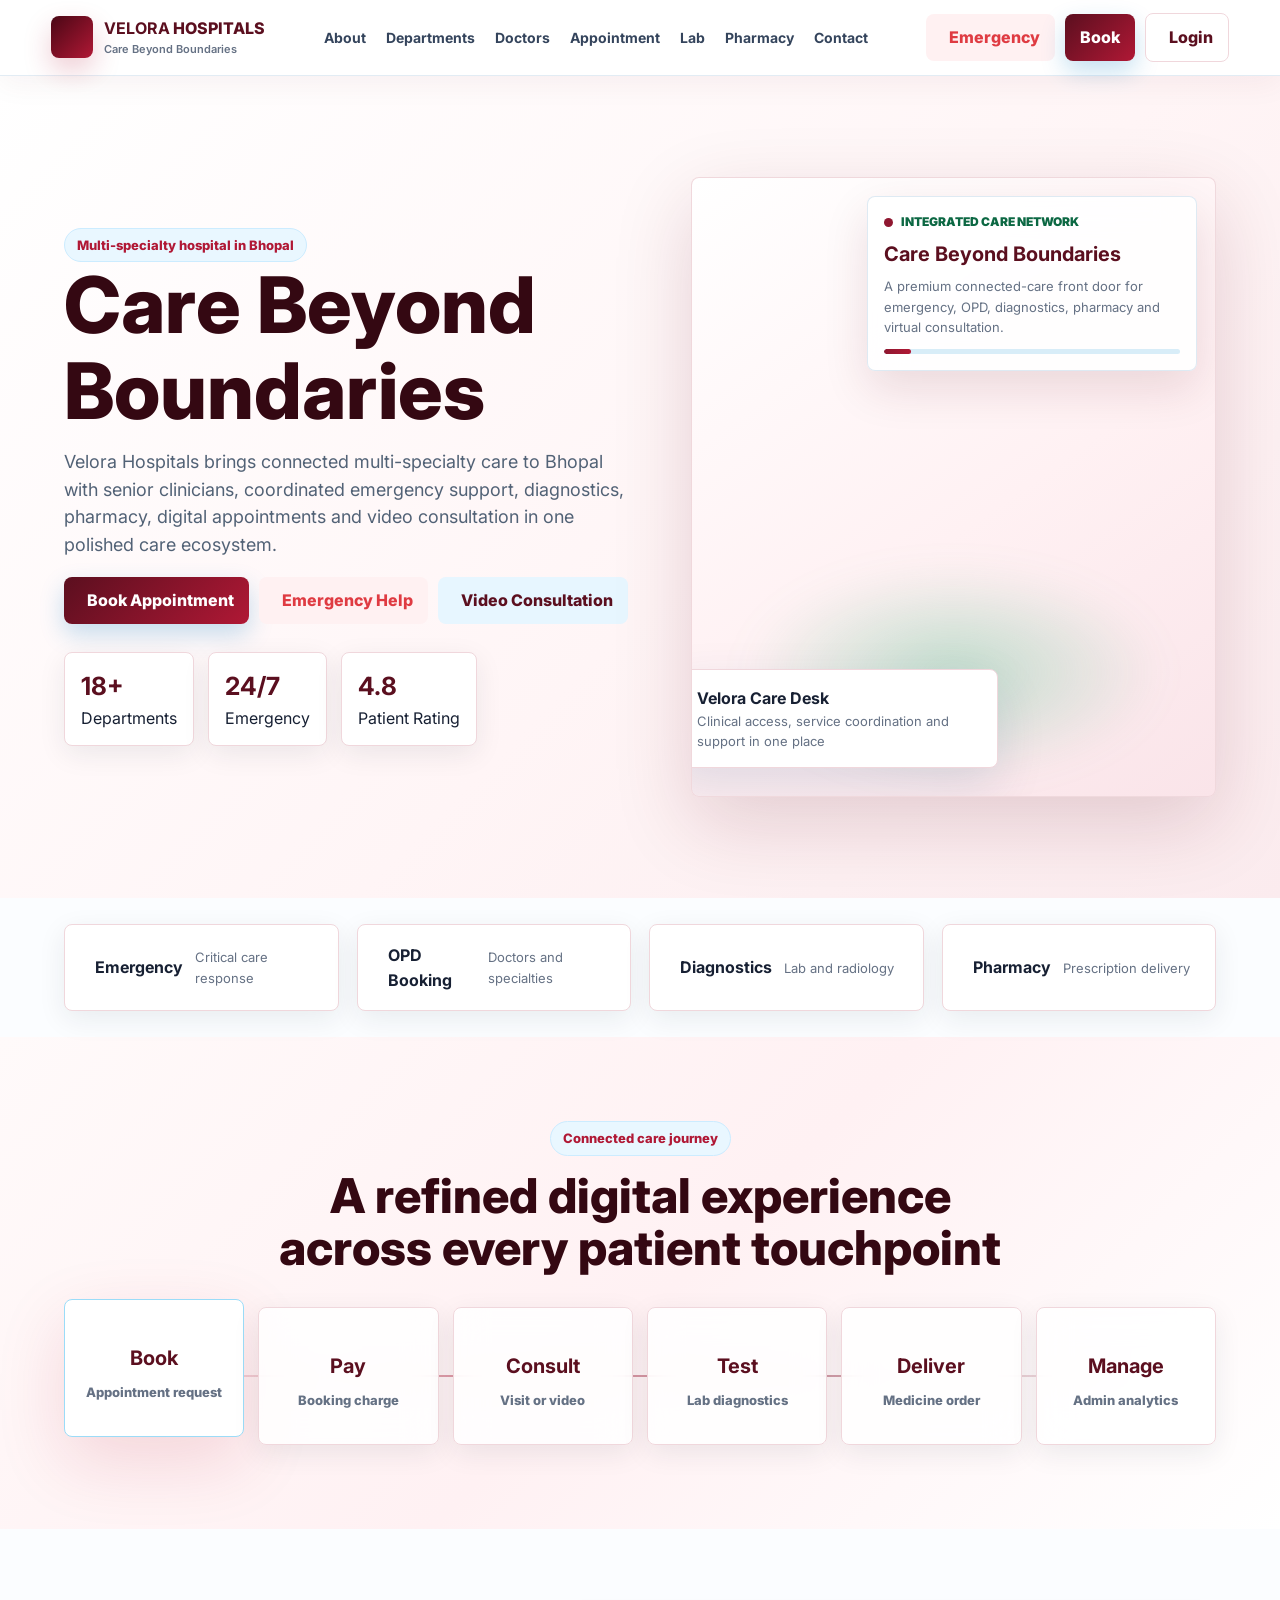
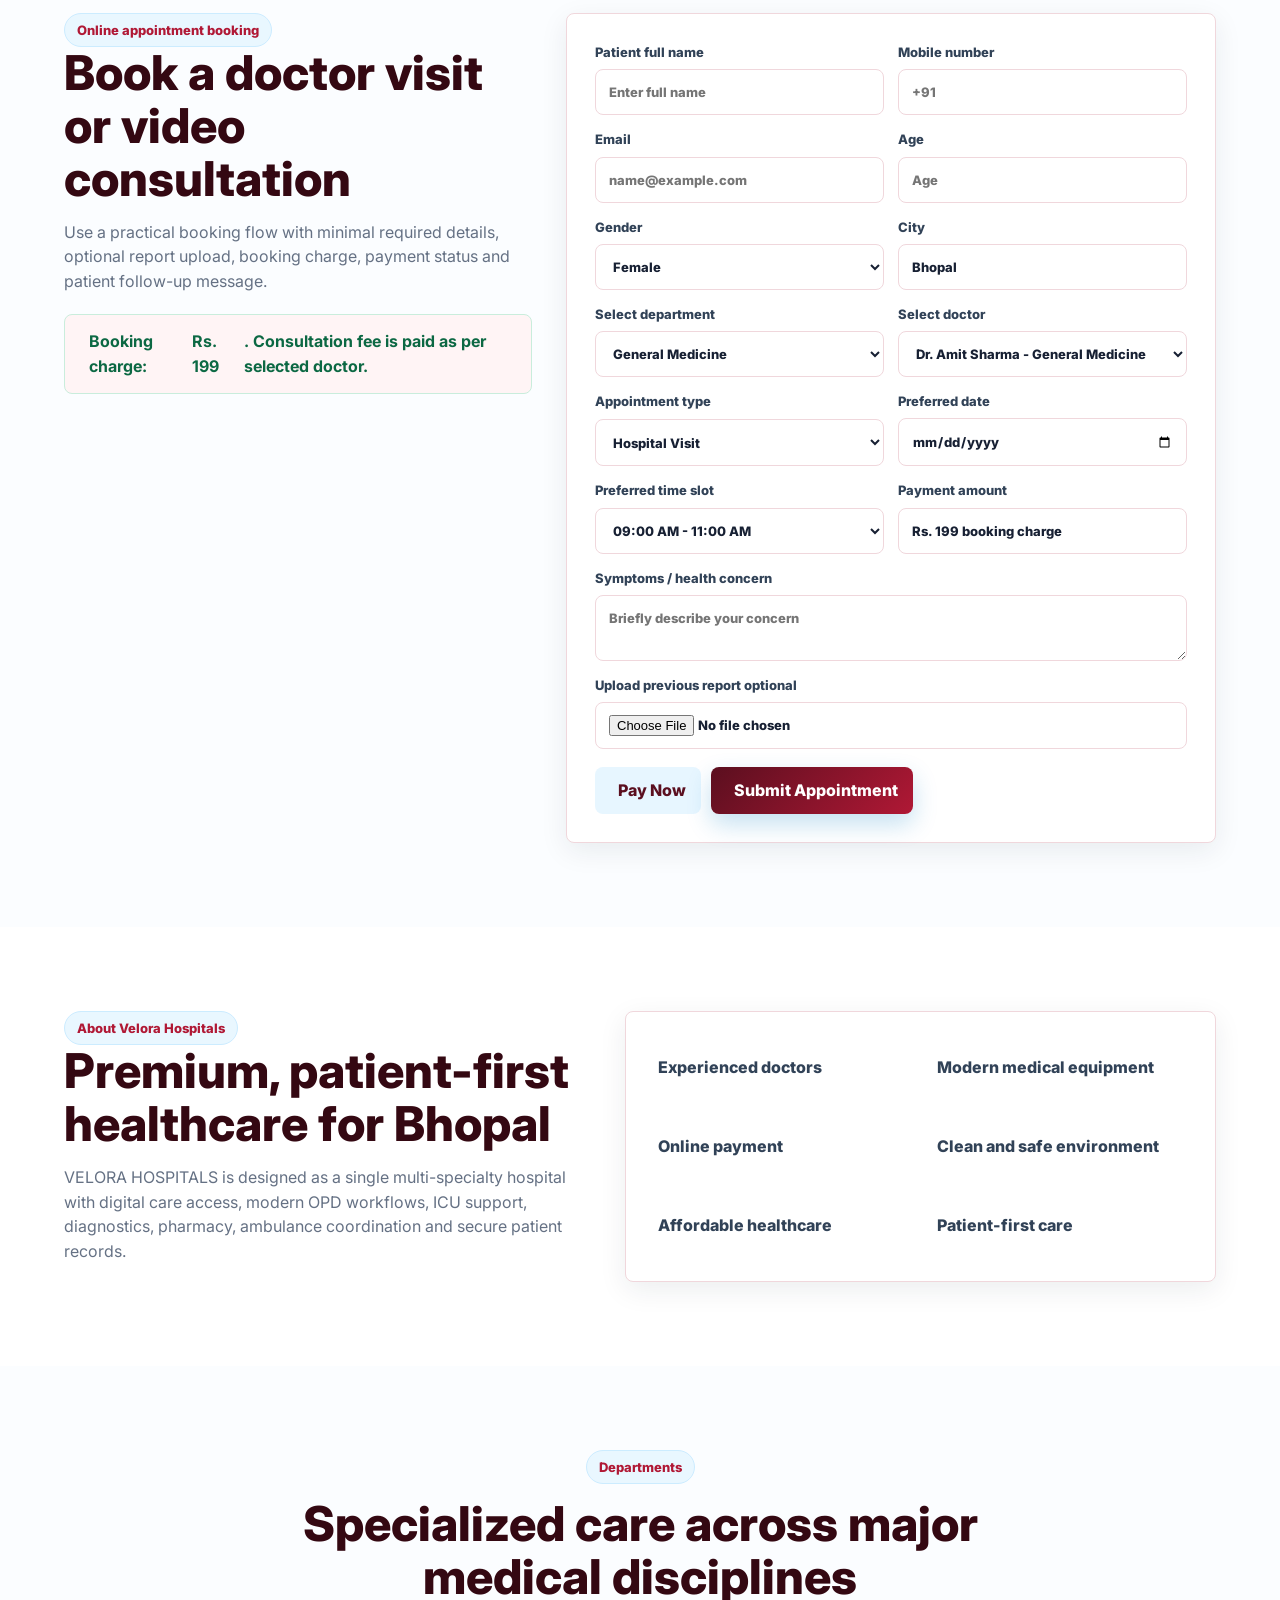
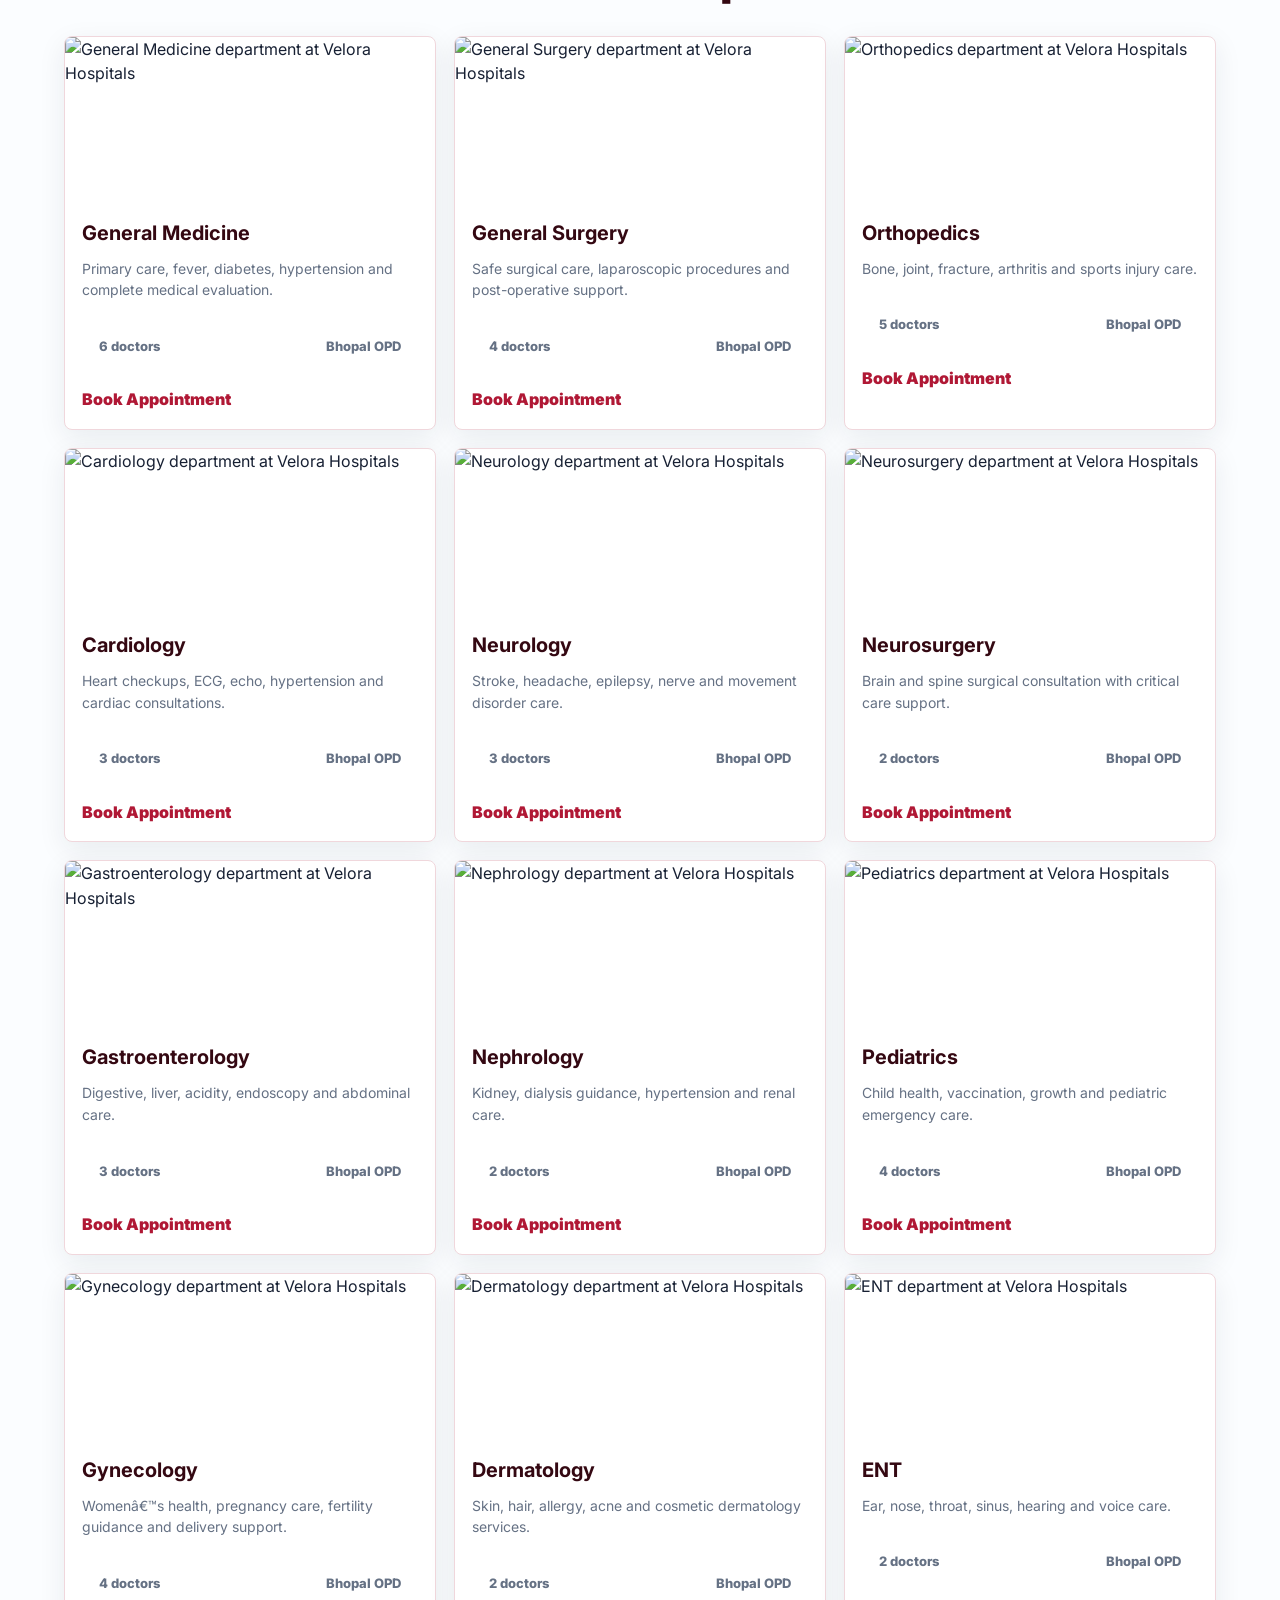
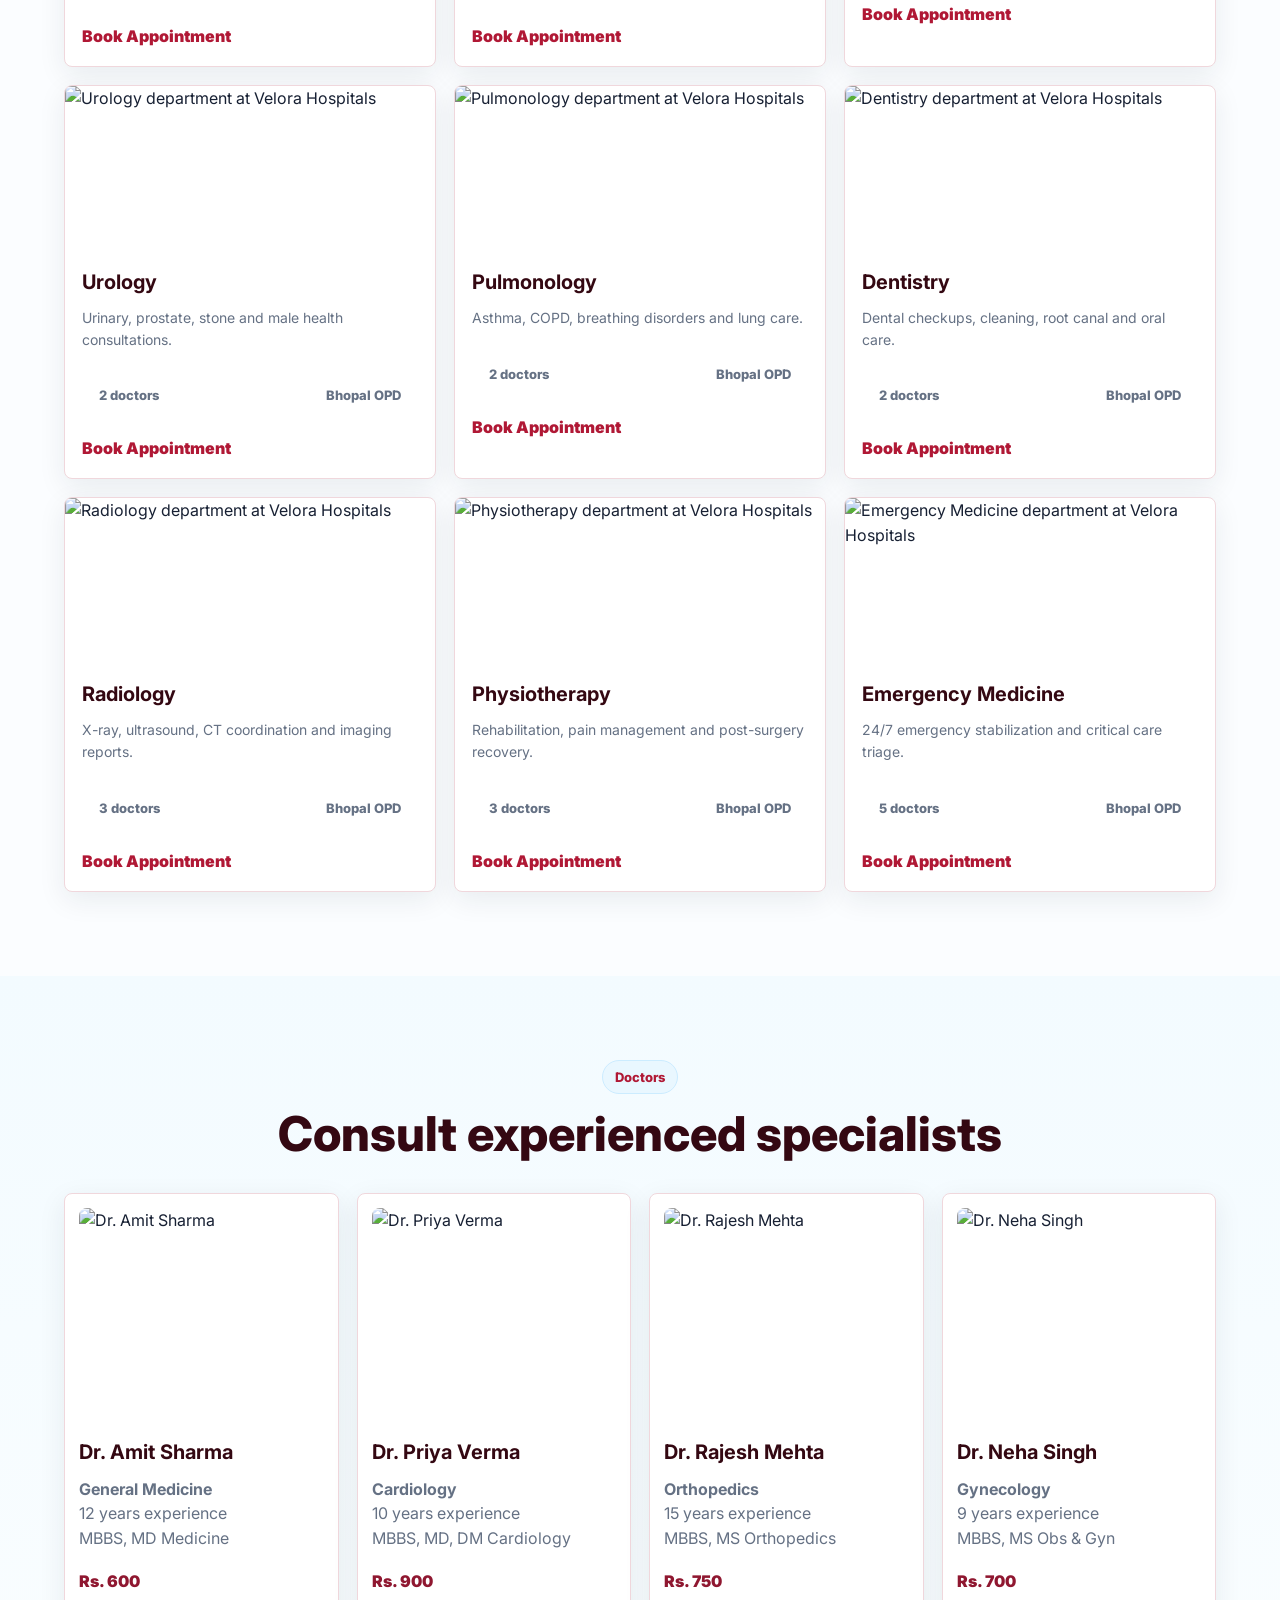
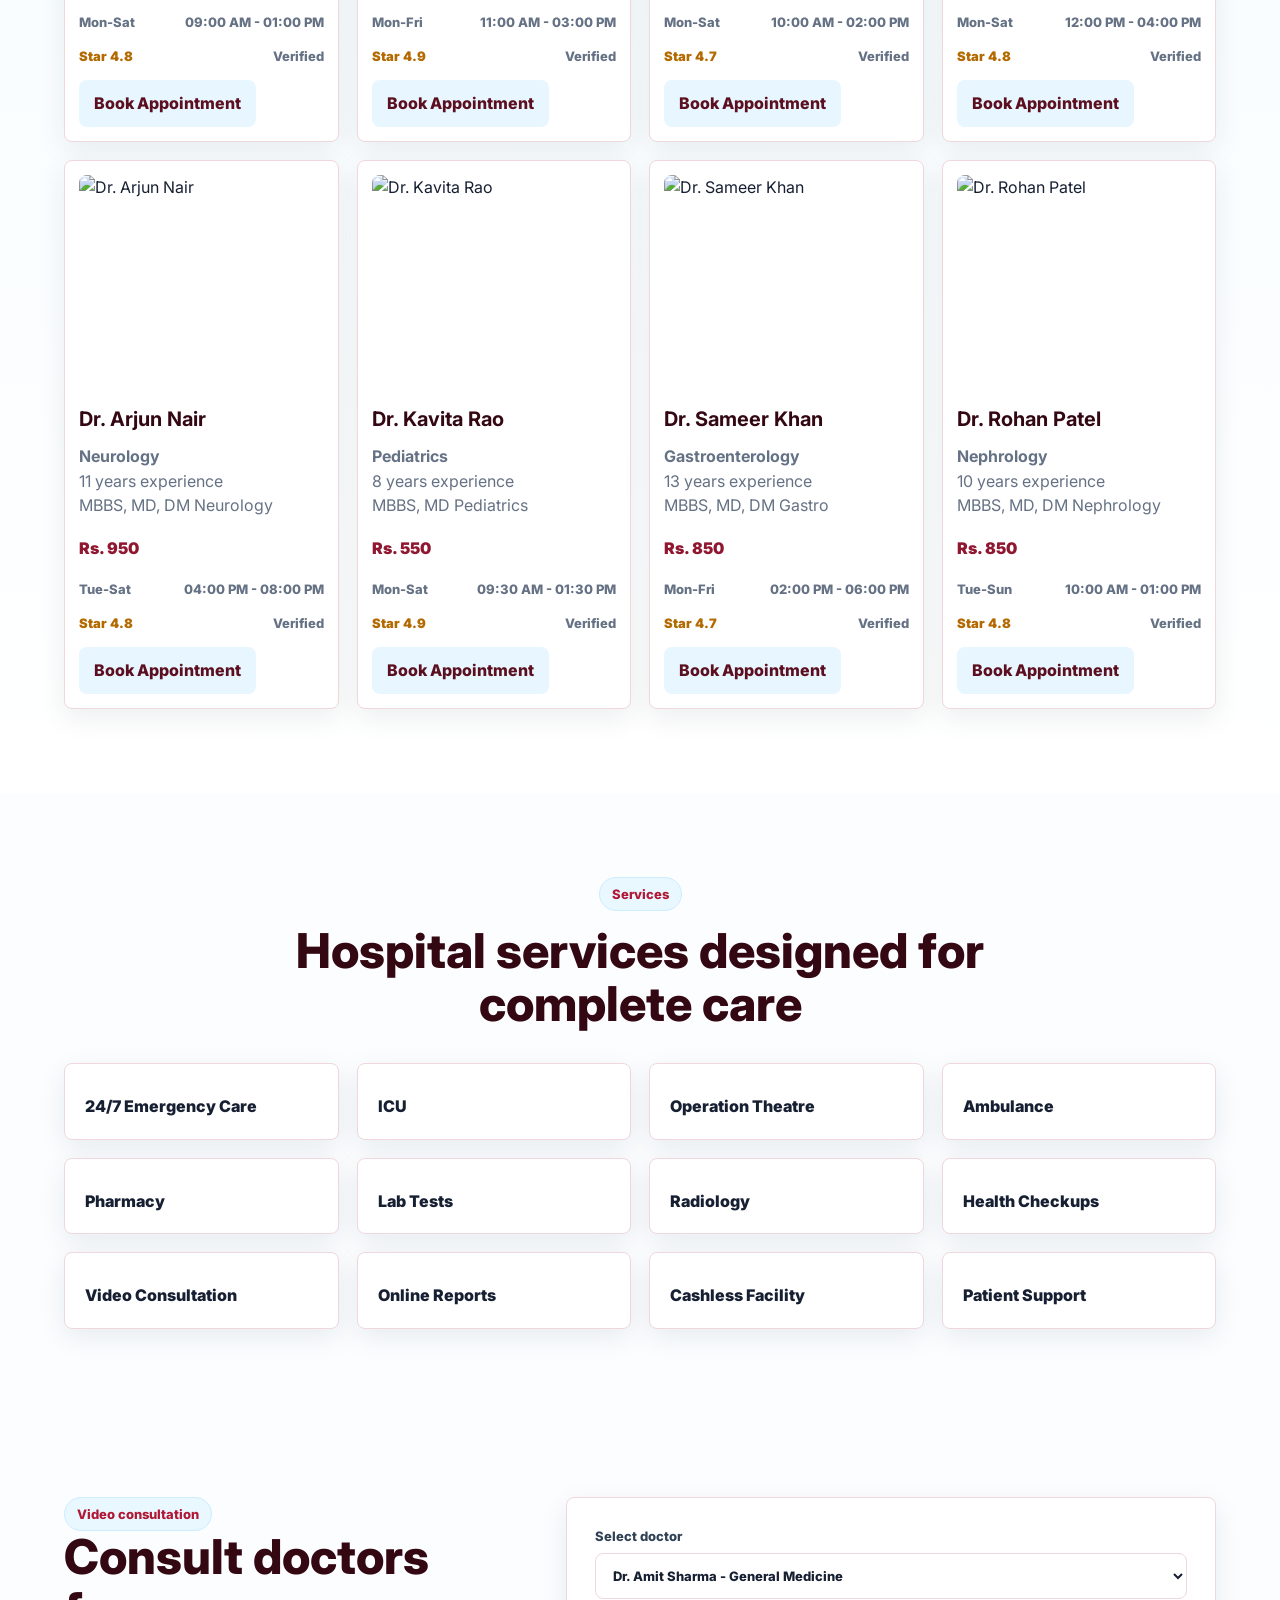
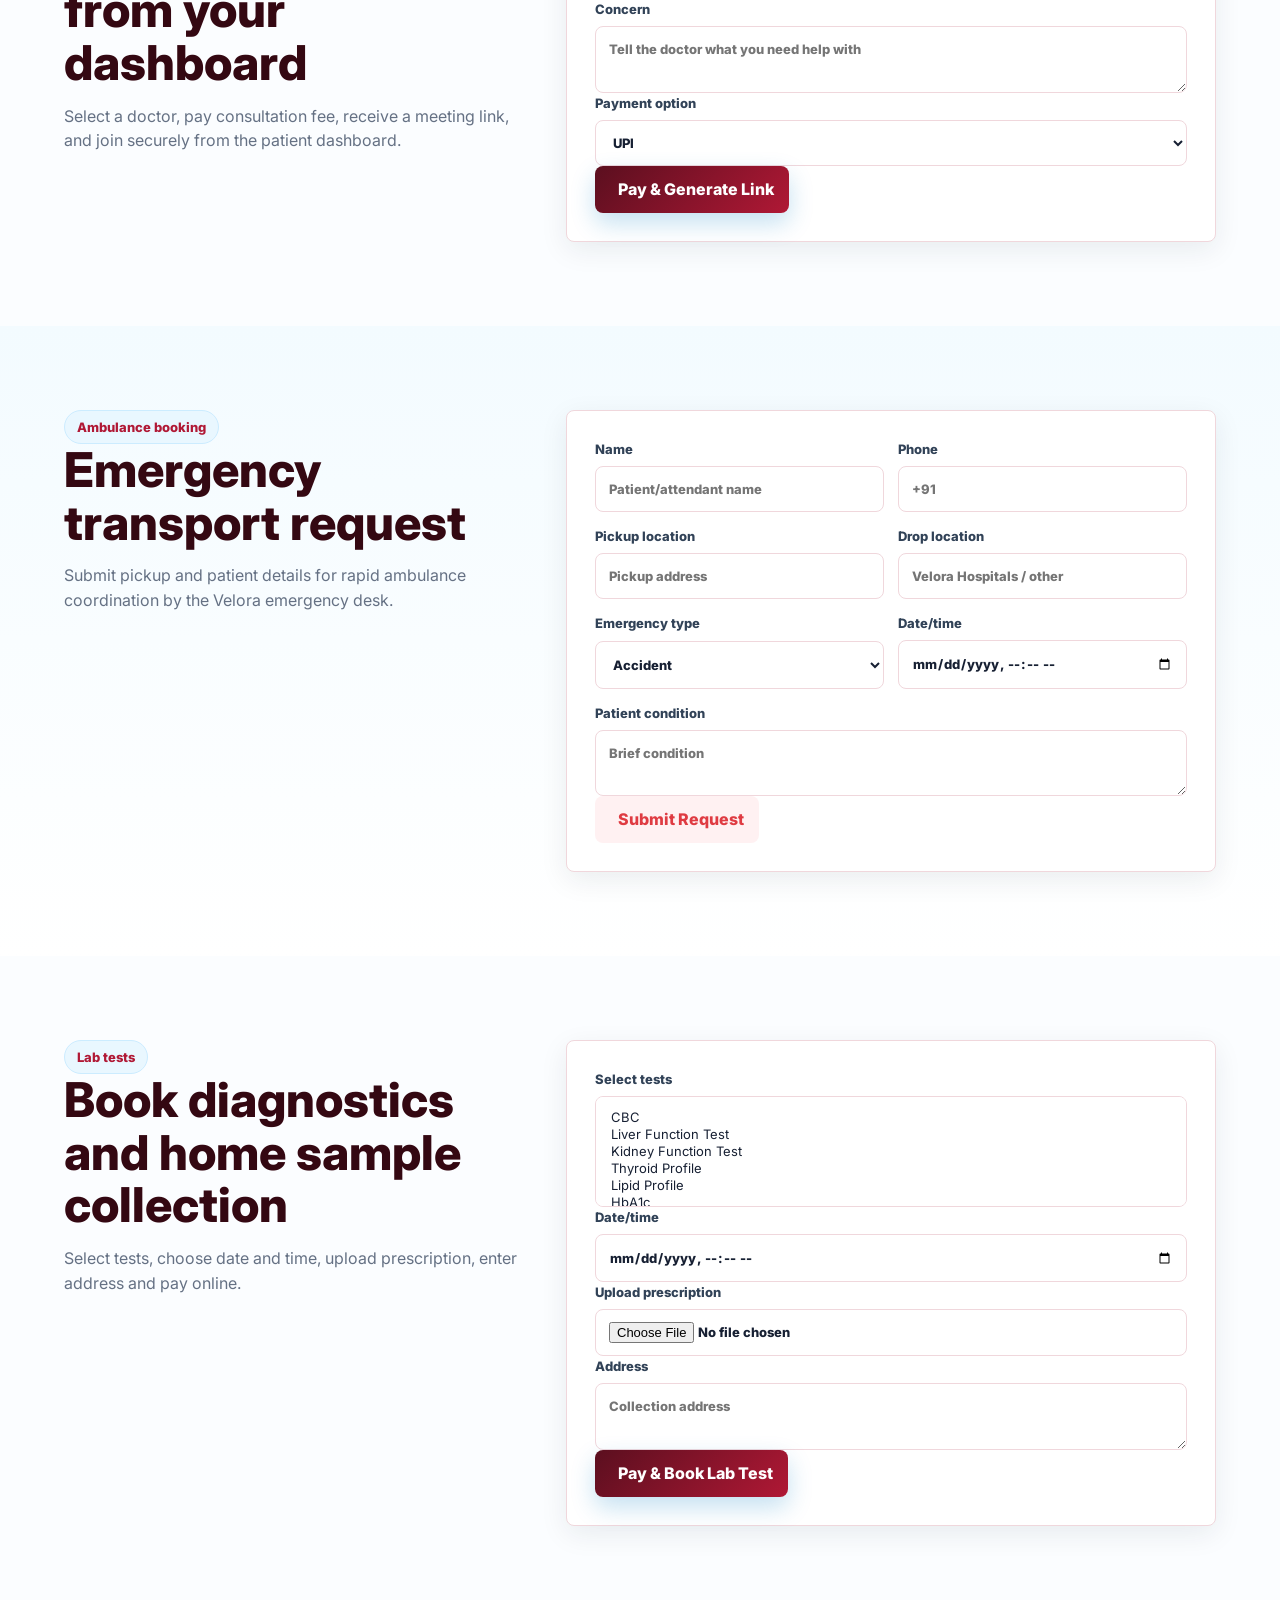
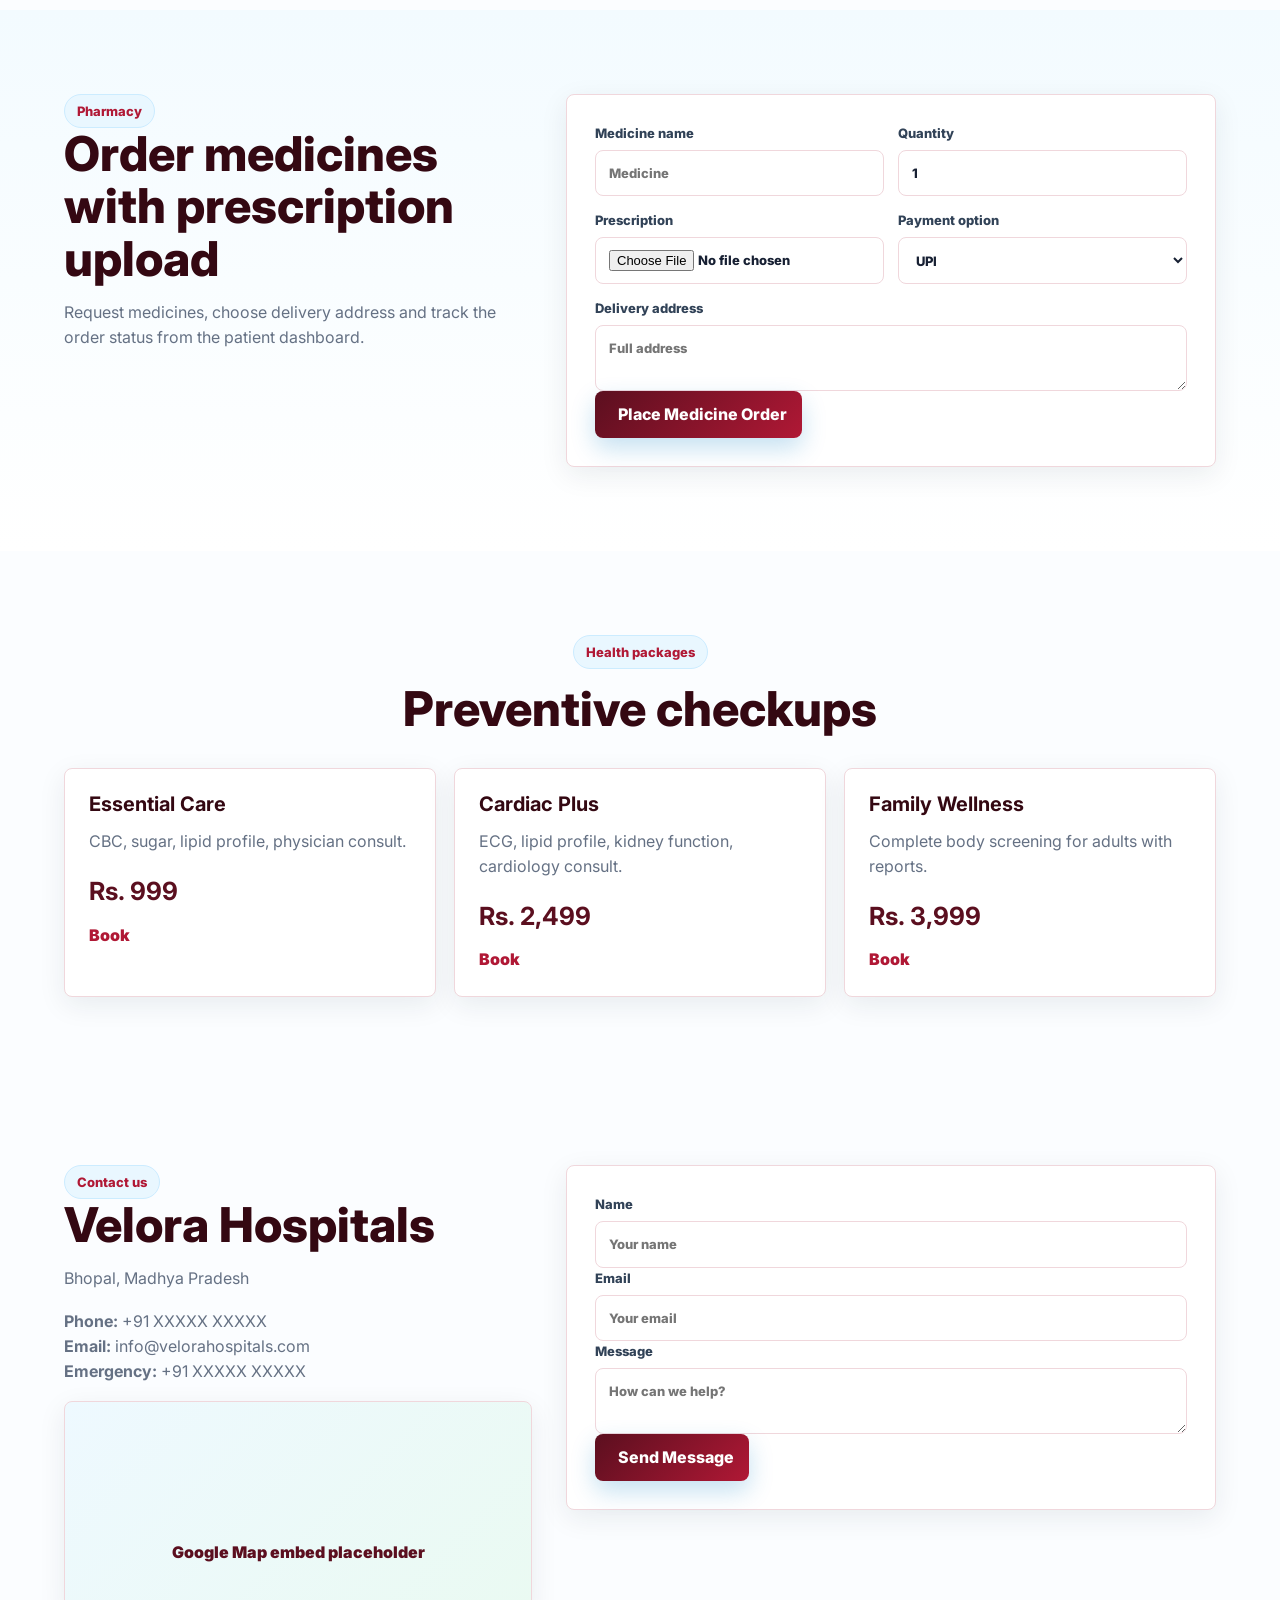
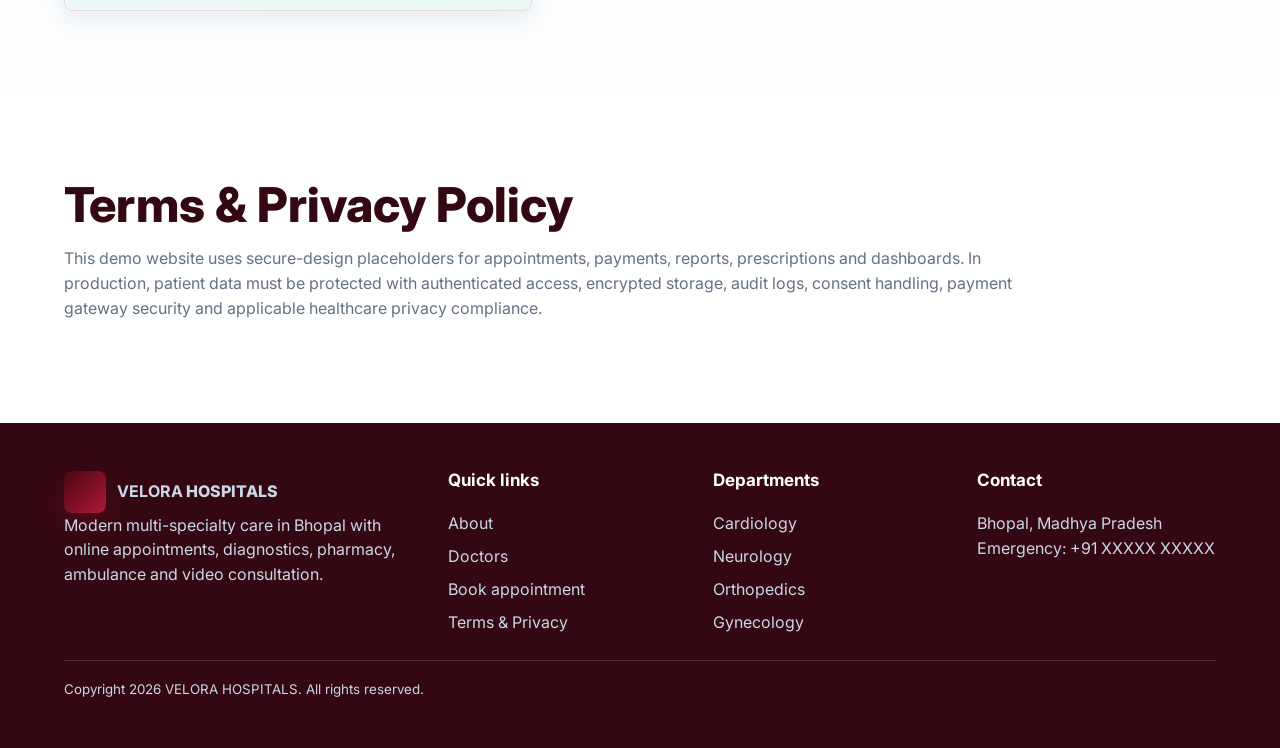
==== commit 545b1cc3: "Rebrand to Velora Hospitals and refine premium UI" ====
--- a/index.html
+++ b/index.html
@@ -1,22 +1,25 @@
-﻿<!doctype html>
+<!doctype html>
 <html lang="en">
 <head>
   <meta charset="utf-8">
   <meta name="viewport" content="width=device-width, initial-scale=1">
-  <title>Sansu Hospital Bhopal | Multi-Specialty Hospital & Online Appointment</title>
-  <meta name="description" content="Book appointments online at Sansu Hospital, Bhopal. Multi-specialty care, doctors, ambulance, lab tests, pharmacy, video consultation, and emergency services.">
-  <meta name="theme-color" content="#073b70">
+  <title>Velora Hospitals Bhopal | Care Beyond Boundaries</title>
+  <meta name="description" content="Velora Hospitals, Bhopal offers multi-specialty care, online appointments, emergency support, diagnostics, pharmacy, ambulance and video consultation.">
+  <meta name="theme-color" content="#5b0f1f">
   <link rel="preconnect" href="https://images.unsplash.com">
   <link rel="preconnect" href="https://unpkg.com">
+  <link rel="preconnect" href="https://fonts.googleapis.com">
+  <link rel="preconnect" href="https://fonts.gstatic.com" crossorigin>
+  <link href="https://fonts.googleapis.com/css2?family=Inter:wght@400;500;600;700;800&display=swap" rel="stylesheet">
   <link rel="stylesheet" href="styles.css">
   <script defer src="https://unpkg.com/lucide@latest/dist/umd/lucide.min.js"></script>
   <script defer src="script.js"></script>
 </head>
 <body>
   <header class="site-header">
-    <a class="brand" href="#home" aria-label="Sansu Hospital home">
+    <a class="brand" href="#home" aria-label="Velora Hospitals home">
       <span class="brand-mark"><i data-lucide="cross"></i></span>
-      <span><strong>SANSU</strong> HOSPITAL<small>Bhopal, Madhya Pradesh</small></span>
+      <span><strong>VELORA</strong> HOSPITALS<small>Care Beyond Boundaries</small></span>
     </a>
     <button class="nav-toggle" aria-label="Open menu"><i data-lucide="menu"></i></button>
     <nav class="main-nav" aria-label="Primary navigation">
@@ -46,8 +49,8 @@
     <section id="home" class="hero section">
       <div class="hero-copy reveal">
         <span class="eyebrow">Multi-specialty hospital in Bhopal</span>
-        <h1>Advanced Healthcare You Can Trust</h1>
-        <p>Sansu Hospital, Bhopal provides modern multi-specialty care with experienced doctors, advanced facilities, emergency support, online appointments, lab tests, pharmacy, ambulance, and video consultation.</p>
+        <h1>Care Beyond Boundaries</h1>
+        <p>Velora Hospitals brings connected multi-specialty care to Bhopal with senior clinicians, coordinated emergency support, diagnostics, pharmacy, digital appointments and video consultation in one polished care ecosystem.</p>
         <div class="hero-actions">
           <a class="btn primary" href="#appointment"><i data-lucide="calendar-plus"></i> Book Appointment</a>
           <a class="btn danger" href="#ambulance"><i data-lucide="siren"></i> Emergency Help</a>
@@ -59,11 +62,11 @@
           <span><strong>4.8</strong> Patient Rating</span>
         </div>
       </div>
-      <div class="hero-visual hero-3d reveal" aria-label="Automated 3D hospital overview">
+      <div class="hero-visual hero-3d reveal" aria-label="Interactive hospital care overview">
         <canvas id="hospitalScene" aria-hidden="true"></canvas>
         <div class="scene-glow"></div>
         <div class="scene-hud">
-          <div class="hud-status"><span></span> Live hospital command</div>
+          <div class="hud-status"><span></span> Integrated care network</div>
           <strong id="tourTitle">Smart Appointment Flow</strong>
           <p id="tourText">Booking, payment and doctor assignment move through one connected digital desk.</p>
           <div class="tour-meter"><span id="tourMeter"></span></div>
@@ -82,10 +85,10 @@
       <article><i data-lucide="pill"></i><strong>Pharmacy</strong><span>Prescription delivery</span></article>
     </section>
 
-    <section class="section overview-stage" aria-label="Automated website overview">
-      <div class="section-head reveal">
-        <span class="eyebrow">Automated care overview</span>
-        <h2>Every hospital workflow connected in motion</h2>
+    <section class="section overview-stage" aria-label="Velora Hospitals care journey">
+      <div class="section-head reveal">
+        <span class="eyebrow">Connected care journey</span>
+        <h2>A refined digital experience across every patient touchpoint</h2>
       </div>
       <div class="overview-rail reveal" id="overviewRail">
         <article class="overview-card active"><i data-lucide="calendar-check"></i><strong>Book</strong><span>Appointment request</span></article>
@@ -131,9 +134,9 @@
 
     <section id="about" class="section about">
       <div class="section-copy reveal">
-        <span class="eyebrow">About Sansu Hospital</span>
+        <span class="eyebrow">About Velora Hospitals</span>
         <h2>Premium, patient-first healthcare for Bhopal</h2>
-        <p>SANSU HOSPITAL is designed as a single multi-specialty hospital with digital care access, modern OPD workflows, ICU support, diagnostics, pharmacy, ambulance coordination and secure patient records.</p>
+        <p>VELORA HOSPITALS is designed as a single multi-specialty hospital with digital care access, modern OPD workflows, ICU support, diagnostics, pharmacy, ambulance coordination and secure patient records.</p>
       </div>
       <div class="feature-list reveal">
         <span><i data-lucide="check-circle"></i> Experienced doctors</span>
@@ -188,14 +191,14 @@
       <div class="section-copy reveal">
         <span class="eyebrow">Ambulance booking</span>
         <h2>Emergency transport request</h2>
-        <p>Submit pickup and patient details for rapid ambulance coordination by the Sansu emergency desk.</p>
+        <p>Submit pickup and patient details for rapid ambulance coordination by the Velora emergency desk.</p>
       </div>
       <form class="form-card compact reveal" id="ambulanceForm">
         <div class="form-grid">
           <label>Name<input required placeholder="Patient/attendant name"></label>
           <label>Phone<input required placeholder="+91"></label>
           <label>Pickup location<input required placeholder="Pickup address"></label>
-          <label>Drop location<input placeholder="Sansu Hospital / other"></label>
+          <label>Drop location<input placeholder="Velora Hospitals / other"></label>
           <label>Emergency type<select><option>Accident</option><option>Cardiac</option><option>Pregnancy</option><option>General emergency</option></select></label>
           <label>Date/time<input type="datetime-local"></label>
           <label class="wide">Patient condition<textarea placeholder="Brief condition"></textarea></label>
@@ -256,9 +259,9 @@
     <section id="contact" class="section split">
       <div class="section-copy reveal">
         <span class="eyebrow">Contact us</span>
-        <h2>Sansu Hospital</h2>
+        <h2>Velora Hospitals</h2>
         <p>Bhopal, Madhya Pradesh</p>
-        <p><strong>Phone:</strong> +91 XXXXX XXXXX<br><strong>Email:</strong> info@sansuhospital.com<br><strong>Emergency:</strong> +91 XXXXX XXXXX</p>
+        <p><strong>Phone:</strong> +91 XXXXX XXXXX<br><strong>Email:</strong> info@velorahospitals.com<br><strong>Emergency:</strong> +91 XXXXX XXXXX</p>
         <div class="map-placeholder"><i data-lucide="map-pin"></i> Google Map embed placeholder</div>
       </div>
       <form class="form-card compact reveal" id="contactForm">
@@ -278,13 +281,14 @@
 
   <footer class="footer">
     <div>
-      <a class="brand footer-brand" href="#home"><span class="brand-mark"><i data-lucide="cross"></i></span><span><strong>SANSU</strong> HOSPITAL</span></a>
+      <a class="brand footer-brand" href="#home"><span class="brand-mark"><i data-lucide="cross"></i></span><span><strong>VELORA</strong> HOSPITALS</span></a>
       <p>Modern multi-specialty care in Bhopal with online appointments, diagnostics, pharmacy, ambulance and video consultation.</p>
     </div>
     <div><h3>Quick links</h3><a href="#about">About</a><a href="#doctors">Doctors</a><a href="#appointment">Book appointment</a><a href="#terms">Terms & Privacy</a></div>
     <div><h3>Departments</h3><a href="#departments">Cardiology</a><a href="#departments">Neurology</a><a href="#departments">Orthopedics</a><a href="#departments">Gynecology</a></div>
     <div><h3>Contact</h3><p>Bhopal, Madhya Pradesh<br>Emergency: +91 XXXXX XXXXX</p><div class="social" aria-label="Social media links"><i data-lucide="message-circle"></i><i data-lucide="camera"></i><i data-lucide="briefcase-business"></i></div></div>
-    <small>Copyright 2026 SANSU HOSPITAL. All rights reserved.</small>
+    <small>Copyright 2026 VELORA HOSPITALS. All rights reserved.</small>
   </footer>
 </body>
 </html>
+
--- a/styles.css
+++ b/styles.css
@@ -1,14 +1,14 @@
 :root{
-  --navy:#073b70;
-  --navy-2:#0b2748;
-  --blue:#087fc4;
-  --sky:#eaf7ff;
-  --green:#32b67a;
-  --mint:#eafaf2;
+  --navy:#5b0f1f;
+  --navy-2:#340812;
+  --blue:#b01835;
+  --sky:#fff1f3;
+  --green:#8f1730;
+  --mint:#fff4f5;
   --ink:#172033;
   --muted:#657184;
-  --line:#dbe8f2;
-  --bg:#f7fbfd;
+  --line:#f0d7dc;
+  --bg:#fffafa;
   --white:#fff;
   --danger:#df3b42;
   --amber:#f2a51a;
@@ -205,3 +205,129 @@
 @media (prefers-reduced-motion:reduce){
   *{scroll-behavior:auto!important;transition:none!important;animation:none!important}
 }
+
+/* Professional Velora UI refinement layer */
+:root{
+  --navy:#5b0f1f;
+  --navy-2:#340812;
+  --blue:#b01835;
+  --sky:#fff1f3;
+  --green:#8f1730;
+  --mint:#fff4f5;
+  --line:#f0d7dc;
+  --bg:#fffafa;
+  --shadow-soft:0 8px 28px rgba(15,35,55,.08);
+  --shadow-premium:0 26px 80px rgba(91,15,31,.16);
+}
+
+body{
+  background:#fbfdff;
+  text-rendering:optimizeLegibility;
+  -webkit-font-smoothing:antialiased;
+}
+
+.site-header{
+  padding:13px clamp(18px,4vw,56px);
+  background:rgba(255,255,255,.95);
+  box-shadow:0 8px 30px rgba(91,15,31,.05);
+}
+
+.brand{gap:11px}
+.brand-mark{background:linear-gradient(135deg,#4a0715,#b01835);box-shadow:0 12px 28px rgba(176,24,53,.22)}
+.main-nav{gap:20px}
+.pill,.btn{min-height:44px;justify-content:center}
+
+.section{padding:84px clamp(18px,5vw,72px)}
+.hero{
+  grid-template-columns:minmax(0,1fr) minmax(390px,.92fr);
+  gap:56px;
+  background:linear-gradient(135deg,#fff 0%,#fff5f6 56%,#fbebee 100%);
+}
+
+h1{font-weight:800;font-size:clamp(42px,6.2vw,78px)}
+h2{font-weight:800;font-size:clamp(30px,4vw,48px)}
+.hero-copy p{color:#526276}
+
+.hero-3d{
+  min-height:min(620px,72vh);
+  background:linear-gradient(145deg,#fff,#fff1f3 55%,#fae4e9);
+  border:1px solid rgba(240,215,220,.95);
+  box-shadow:var(--shadow-premium);
+}
+
+.scene-hud{
+  background:rgba(255,255,255,.88);
+  box-shadow:0 18px 46px rgba(91,15,31,.12);
+  animation:none;
+}
+
+.floating-card-3d{animation:floatCard 7.5s ease-in-out infinite}
+
+.hero-stats span,
+.admin-stats span,
+.stat-row span,
+.quick-grid article,
+.service-grid article,
+.package-grid article,
+.dashboard-grid article,
+.department-card,
+.doctor-card,
+.form-card,
+.portal,
+.table-wrap,
+.feature-list,
+.map-placeholder{
+  box-shadow:var(--shadow-soft);
+}
+
+.quick-grid article:hover,
+.service-grid article:hover,
+.package-grid article:hover,
+.dashboard-grid article:hover,
+.department-card:hover,
+.doctor-card:hover{
+  transform:translateY(-5px);
+  box-shadow:0 22px 54px rgba(91,15,31,.12);
+}
+
+.overview-stage{background:linear-gradient(135deg,#fffafa,#fff1f3 52%,#fff)}
+.overview-card{
+  min-height:138px;
+  padding:18px;
+  background:rgba(255,255,255,.86);
+  box-shadow:var(--shadow-soft);
+}
+.overview-card.active{
+  transform:translateY(-8px);
+  box-shadow:0 24px 70px rgba(176,24,53,.14);
+}
+
+.form-card{padding:28px}
+input,select,textarea{min-height:46px}
+.department-card img{height:168px}
+.doctor-card img{height:220px}
+
+.portal-hero{background:linear-gradient(145deg,#fff,#fff5f6 58%,#fbebee)}
+.portal{grid-template-columns:280px 1fr;min-height:330px}
+.portal-panel{min-width:0}
+.table-wrap{max-width:100%}
+.autopilot-pill{display:none!important}
+.tour-highlight{outline:0}
+
+@media (max-width:1100px){
+  .hero{grid-template-columns:1fr}
+  .hero-3d{min-height:540px}
+}
+
+@media (max-width:720px){
+  .section{padding:56px 16px}
+  .hero{gap:28px;padding-top:44px}
+  .hero-3d{min-height:460px}
+  .scene-hud{position:absolute;left:12px;right:12px;top:12px;width:auto}
+  .hero-actions .btn{width:100%}
+  .hero-stats span{flex:1 1 100%}
+  .overview-card{min-height:104px}
+  .portal{grid-template-columns:1fr}
+  .portal-nav{display:flex!important;flex-direction:row!important;flex-wrap:wrap!important;gap:12px!important}
+}
+
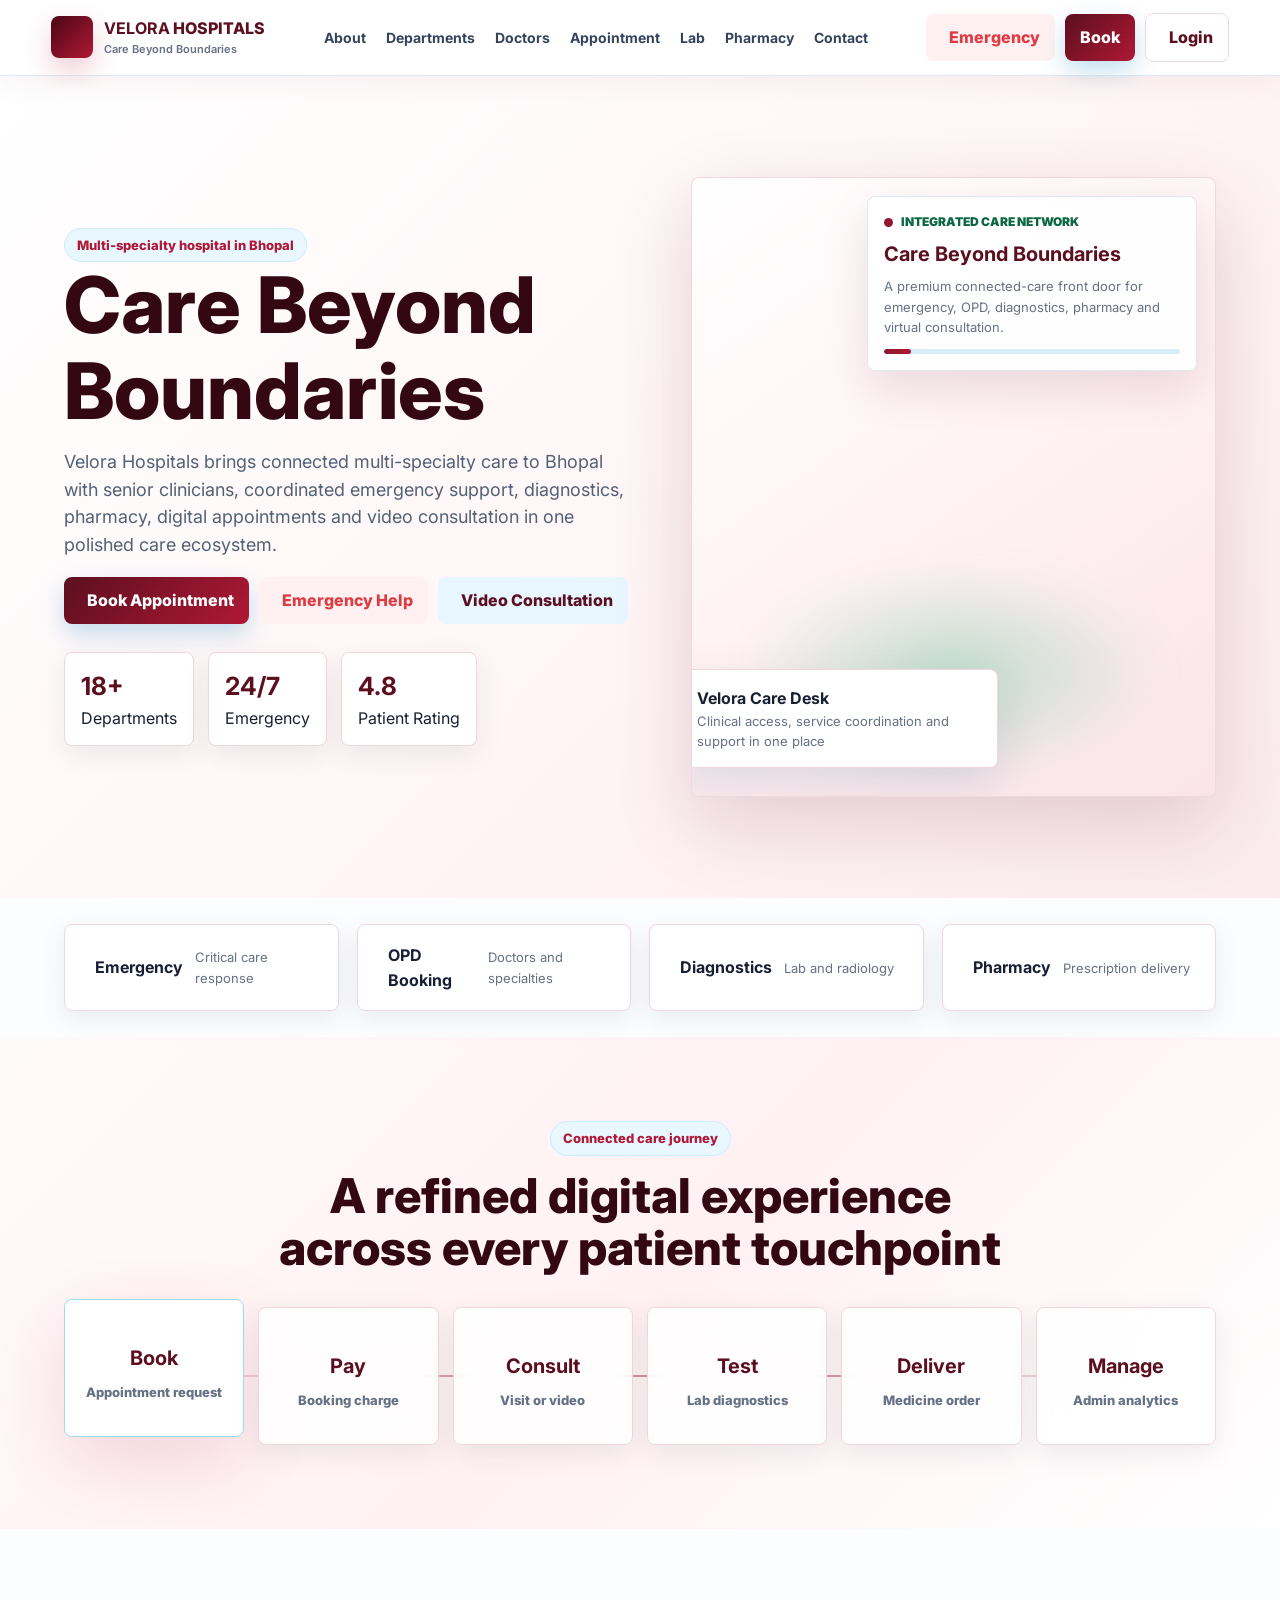
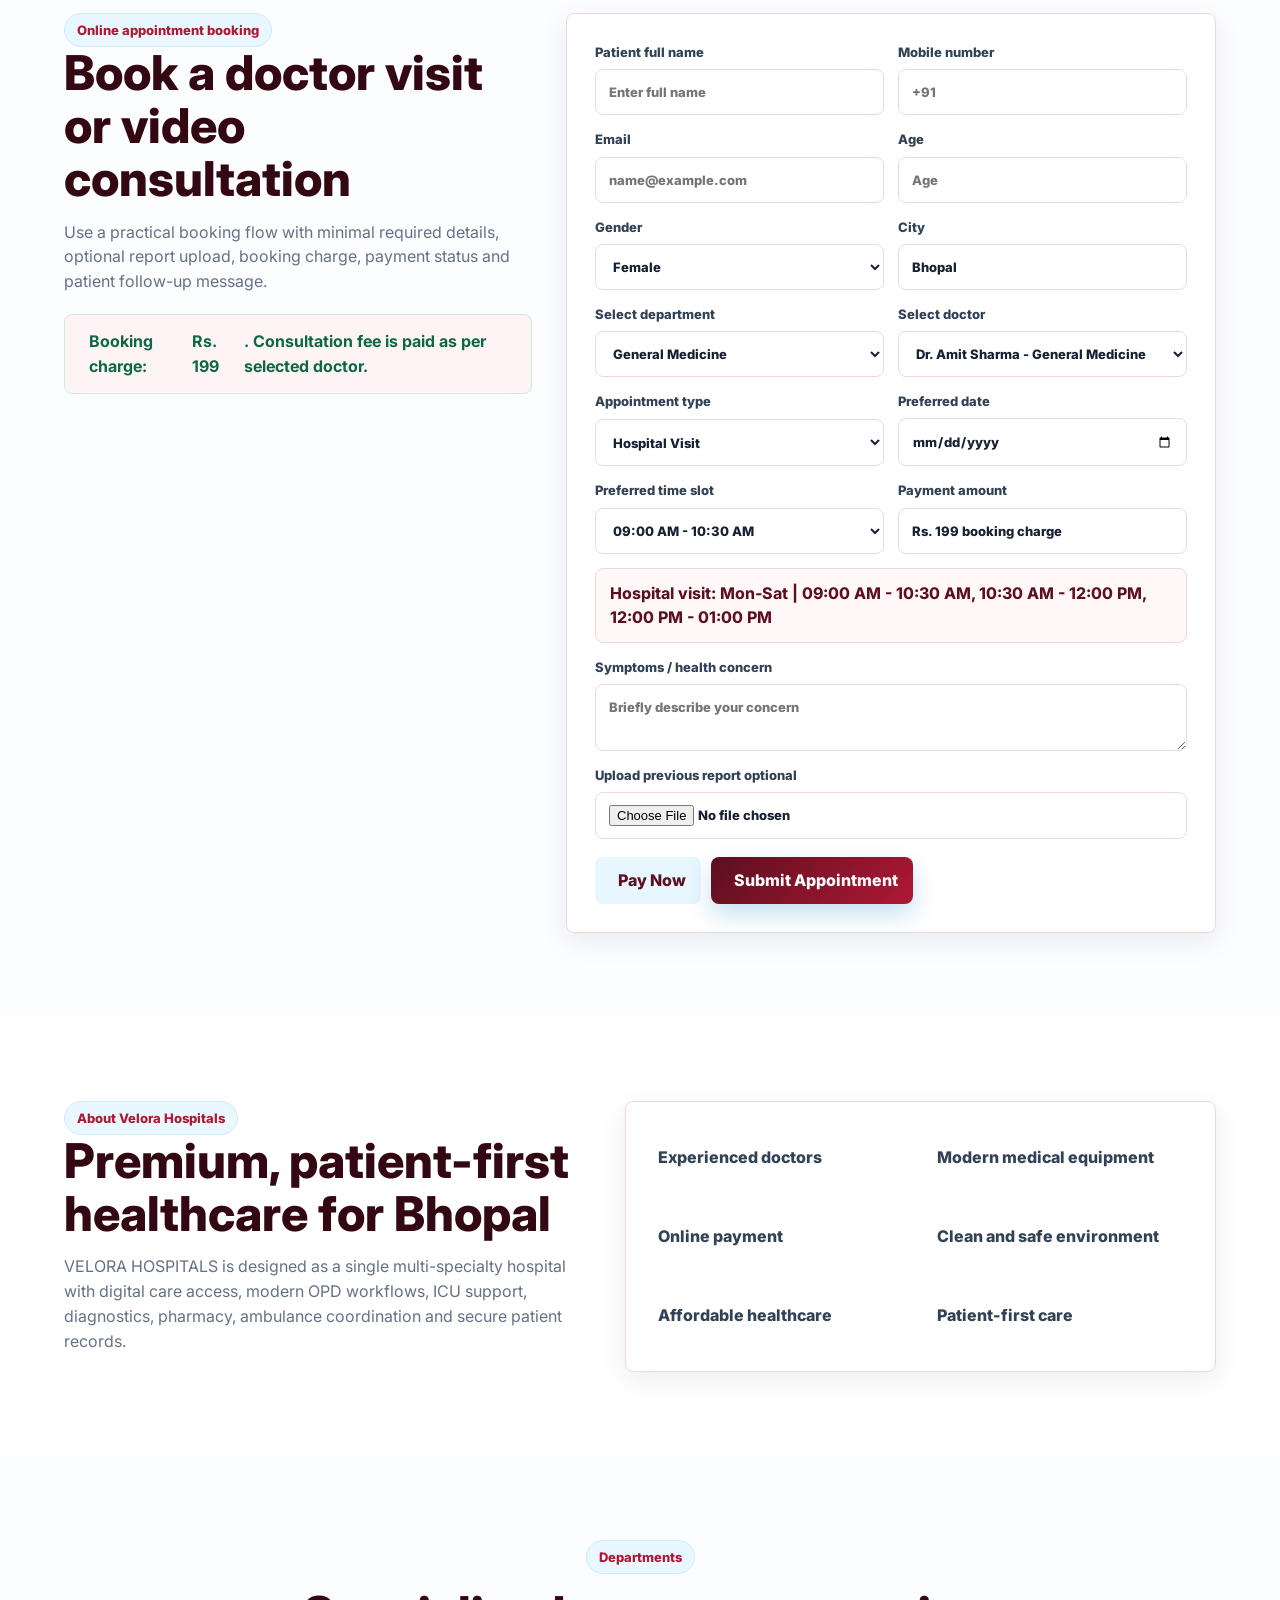
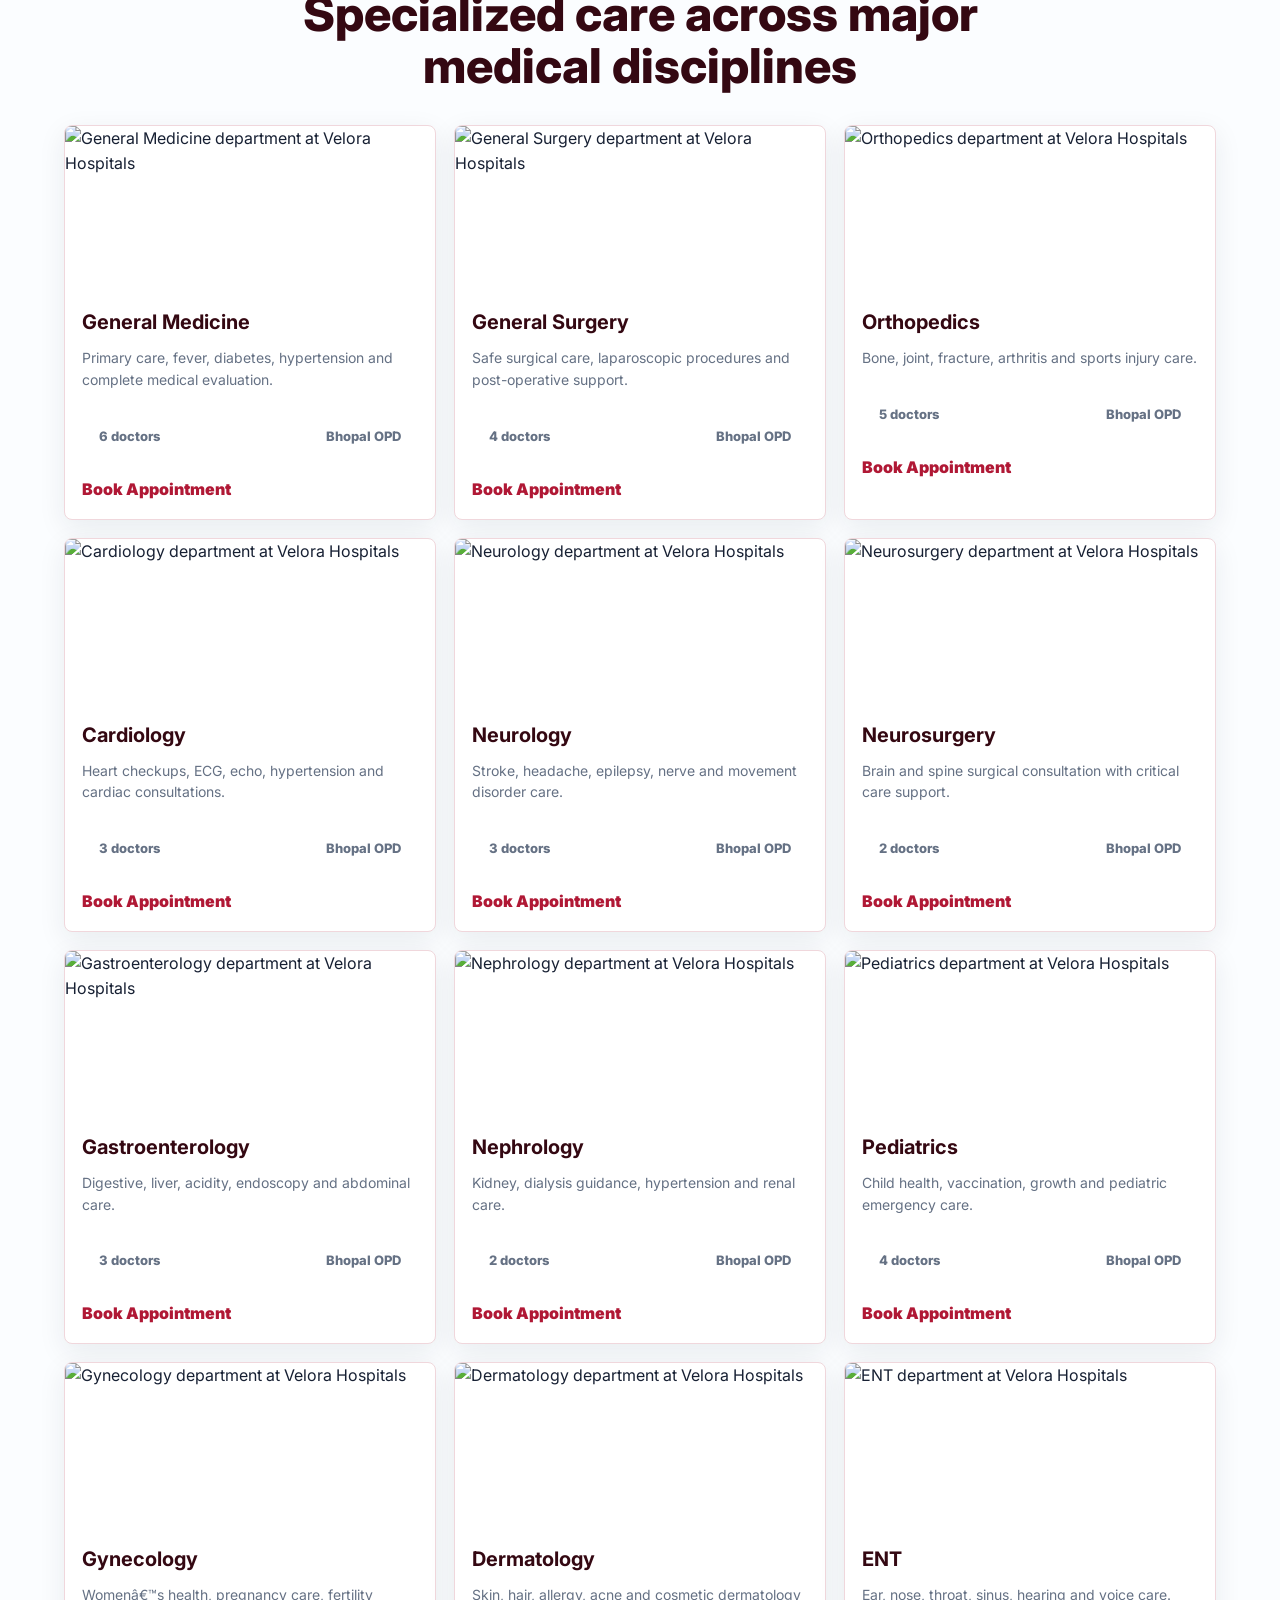
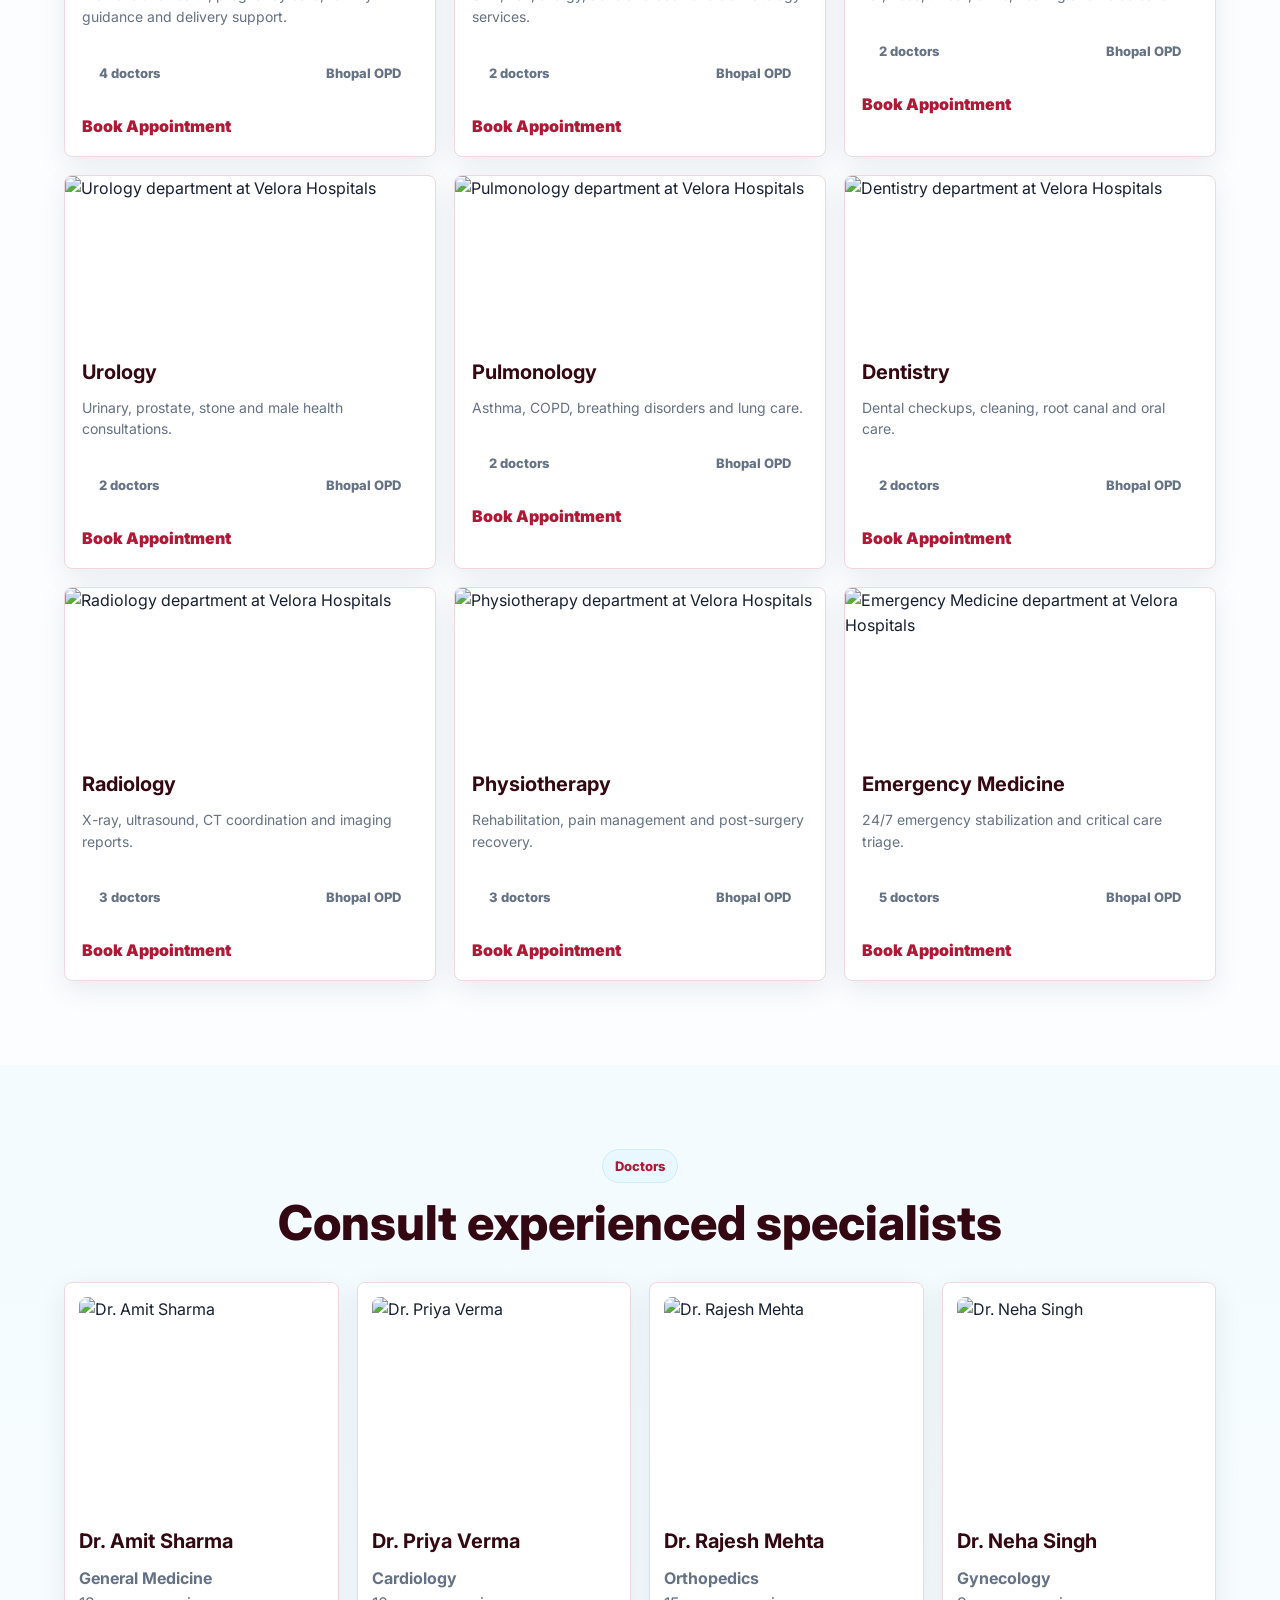
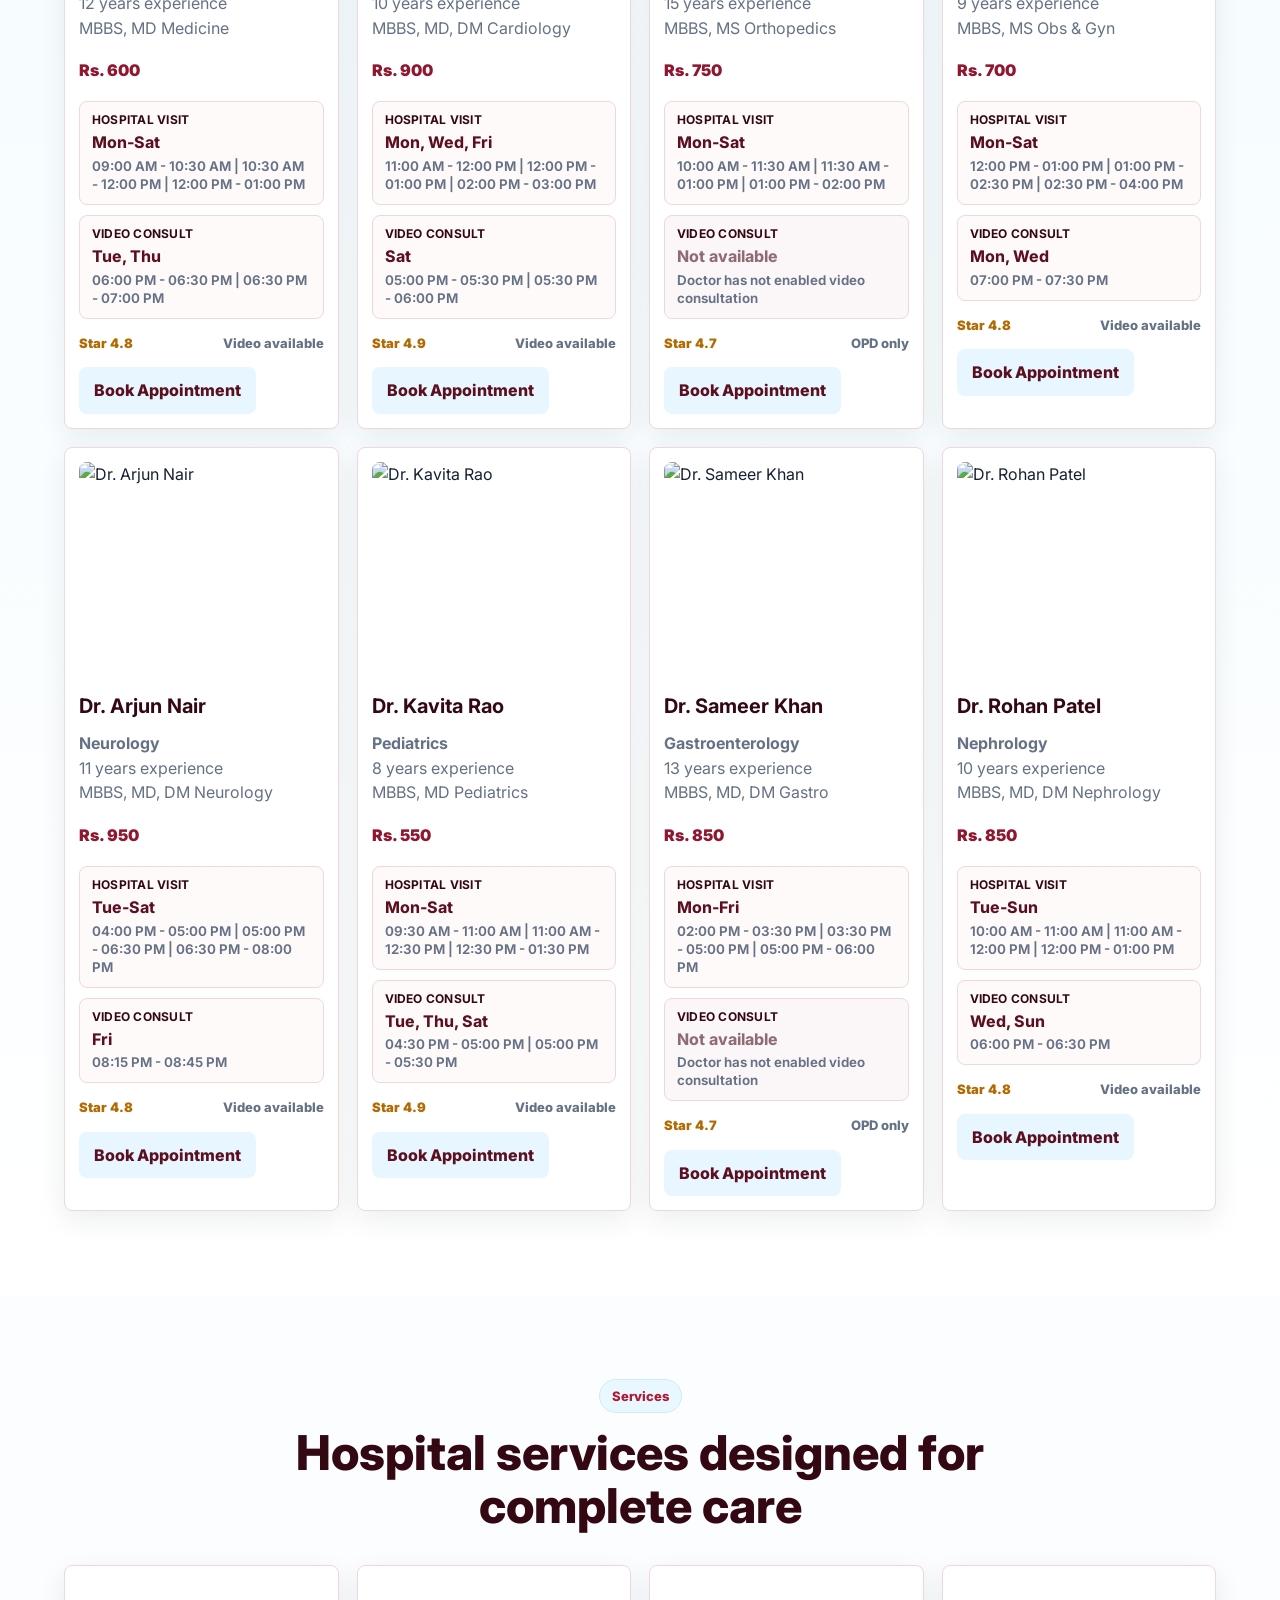
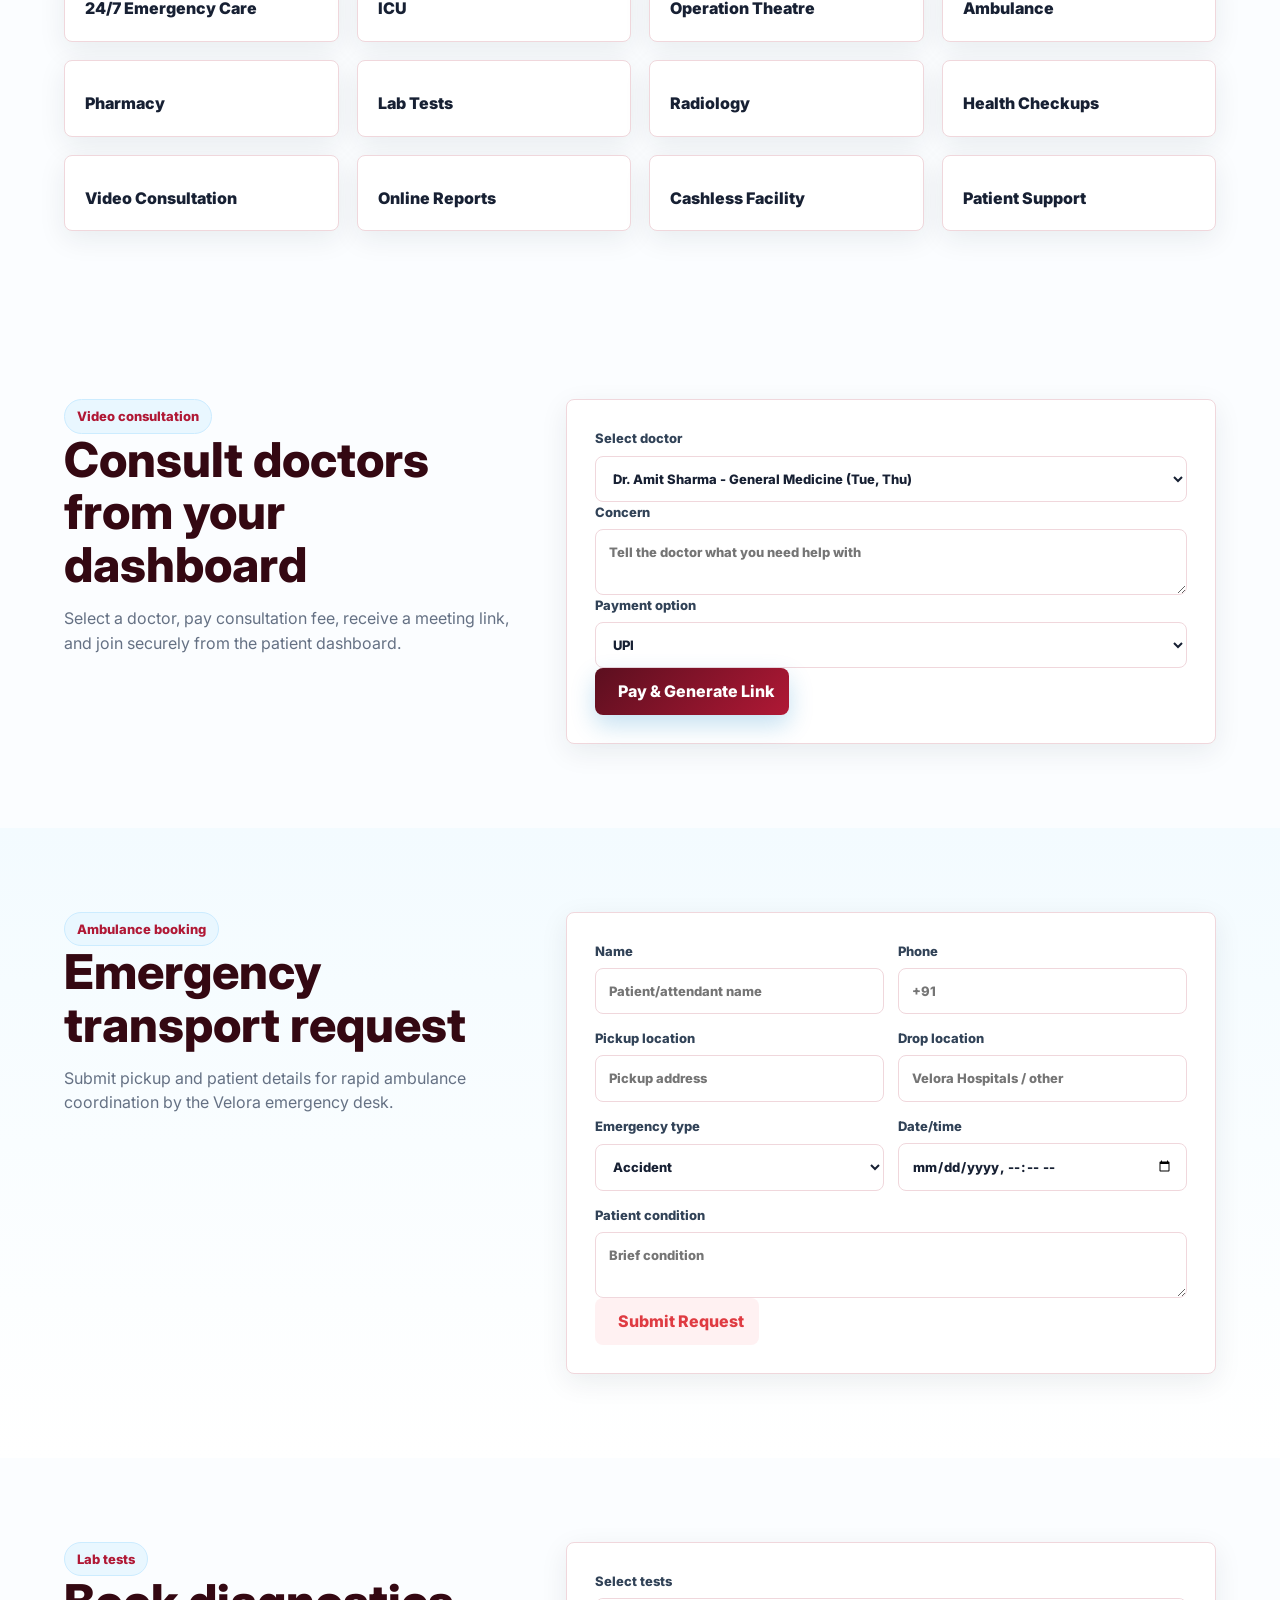
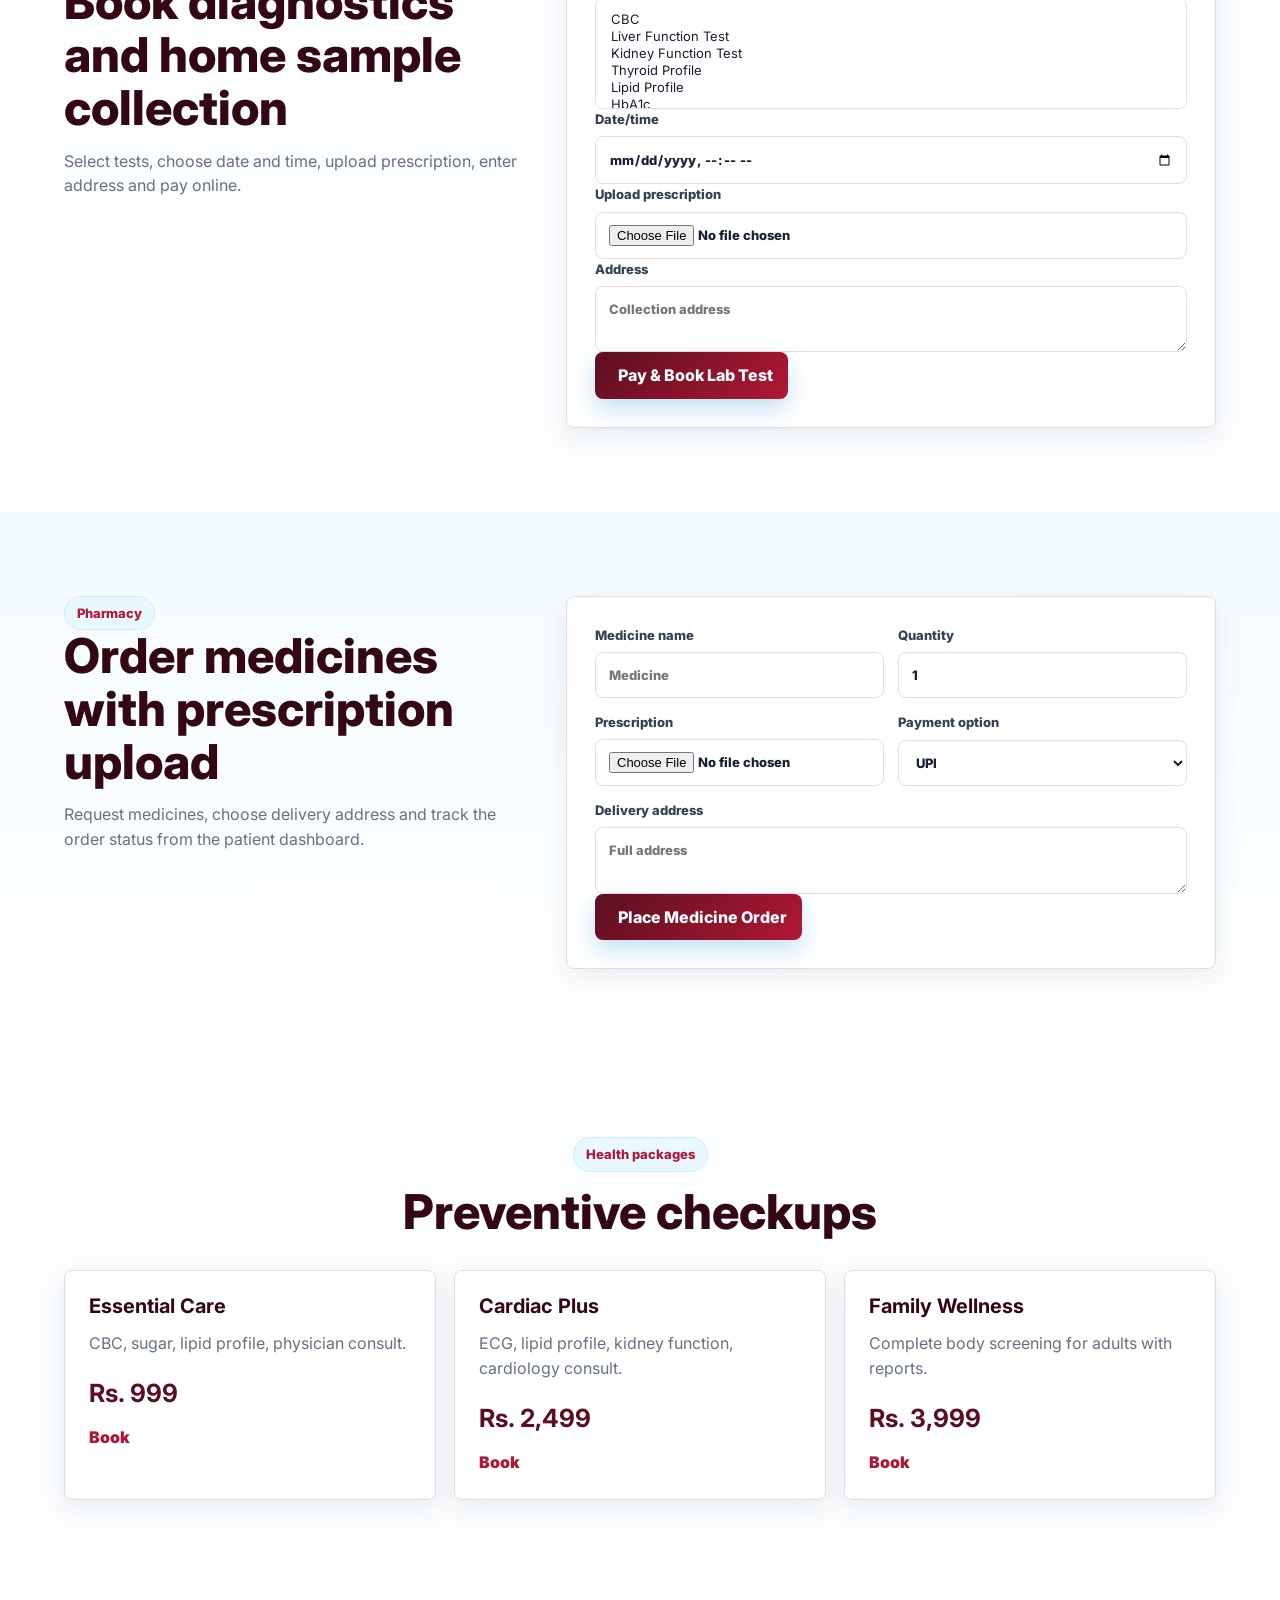
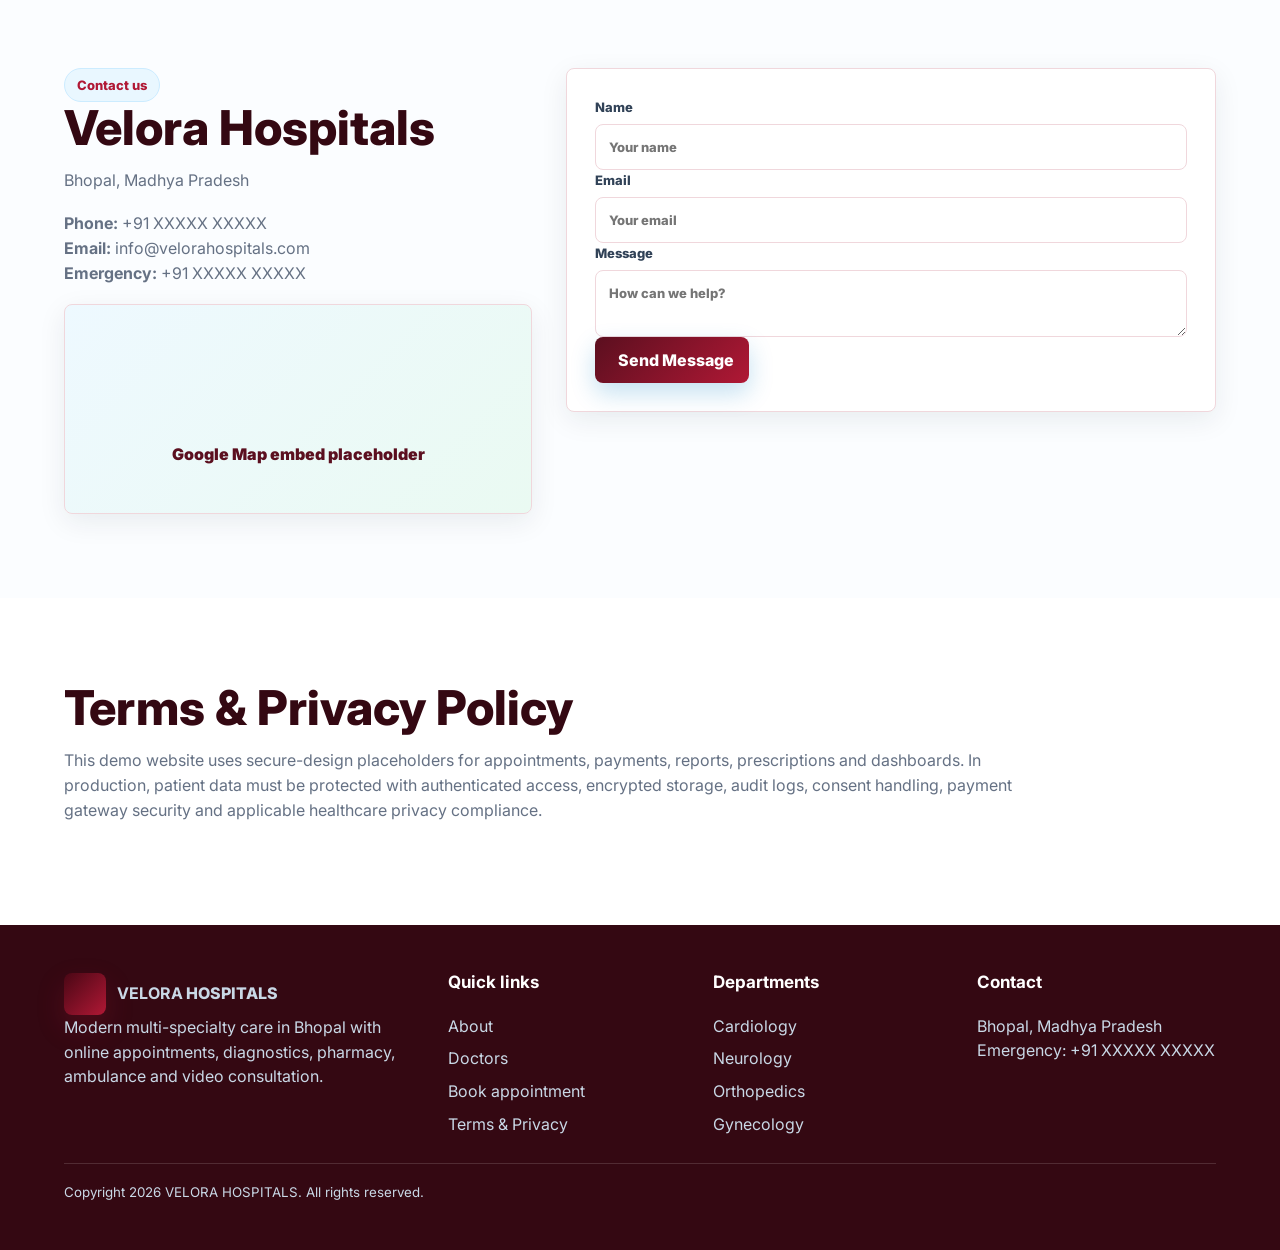
==== commit 05fff4e6: "Add doctor-specific availability scheduling" ====
--- a/index.html
+++ b/index.html
@@ -121,6 +121,7 @@
           <label>Preferred date<input required type="date" name="date"></label>
           <label>Preferred time slot<select name="slot"><option>09:00 AM - 11:00 AM</option><option>11:30 AM - 01:30 PM</option><option>03:00 PM - 05:00 PM</option><option>06:00 PM - 08:00 PM</option></select></label>
           <label>Payment amount<input readonly value="Rs. 199 booking charge"></label>
+          <p class="availability-note wide" id="availabilityNote">Select a doctor to see available OPD and video consultation slots.</p>
           <label class="wide">Symptoms / health concern<textarea name="symptoms" placeholder="Briefly describe your concern"></textarea></label>
           <label class="wide">Upload previous report optional<input type="file" name="report" accept=".pdf,.jpg,.jpeg,.png"></label>
         </div>
--- a/styles.css
+++ b/styles.css
@@ -134,6 +134,19 @@
 .portal-hero .section-head p{max-width:850px;font-size:17px}
 .portal-table{margin-top:20px}
 .portal-nav{position:static!important;display:flex!important;background:transparent!important;border:0!important;box-shadow:none!important;padding:0!important}
+.schedule-editor{
+  display:grid;
+  grid-template-columns:.55fr 1fr;
+  gap:28px;
+  align-items:start;
+  margin-top:22px;
+}
+.schedule-editor h2{
+  font-size:clamp(26px,3vw,36px);
+}
+.schedule-editor form{
+  min-width:0;
+}
 .portal{display:grid;grid-template-columns:260px 1fr;min-height:310px;overflow:hidden}
 .portal aside{display:grid;align-content:start;gap:8px;padding:16px;background:#f4f9fc;border-right:1px solid var(--line)}
 .portal aside button,.table-wrap button,.dashboard-grid button{border:1px solid var(--line);background:#fff;border-radius:8px;padding:11px 12px;font-weight:800;color:var(--navy);text-align:left;cursor:pointer}
@@ -306,6 +319,57 @@
 input,select,textarea{min-height:46px}
 .department-card img{height:168px}
 .doctor-card img{height:220px}
+.availability-grid{
+  display:grid;
+  gap:10px;
+  margin:14px 0;
+}
+.availability-grid span{
+  display:grid;
+  gap:4px;
+  border:1px solid var(--line);
+  border-radius:8px;
+  background:#fffafa;
+  padding:10px 12px;
+  color:var(--navy);
+  font-weight:750;
+  line-height:1.35;
+}
+.availability-grid strong{
+  color:var(--navy-2);
+  font-size:12px;
+  text-transform:uppercase;
+  letter-spacing:.02em;
+}
+.availability-grid small{
+  color:var(--muted);
+  font-weight:650;
+}
+.availability-grid .muted{
+  background:#fbf6f7;
+  color:#8f6b73;
+}
+.availability-note{
+  margin:0;
+  border:1px solid var(--line);
+  border-radius:8px;
+  background:#fff7f8;
+  color:var(--navy);
+  padding:12px 14px;
+  font-weight:750;
+}
+.availability-note.warning{
+  background:#fff1f3;
+  color:#9f1730;
+  border-color:#e8b8c1;
+}
+.btn.disabled,
+.btn:disabled{
+  opacity:.58;
+  cursor:not-allowed;
+  transform:none!important;
+  box-shadow:none;
+}
 
 .portal-hero{background:linear-gradient(145deg,#fff,#fff5f6 58%,#fbebee)}
 .portal{grid-template-columns:280px 1fr;min-height:330px}
@@ -329,5 +393,6 @@
   .overview-card{min-height:104px}
   .portal{grid-template-columns:1fr}
   .portal-nav{display:flex!important;flex-direction:row!important;flex-wrap:wrap!important;gap:12px!important}
-}
-
+  .schedule-editor{grid-template-columns:1fr}
+}
+
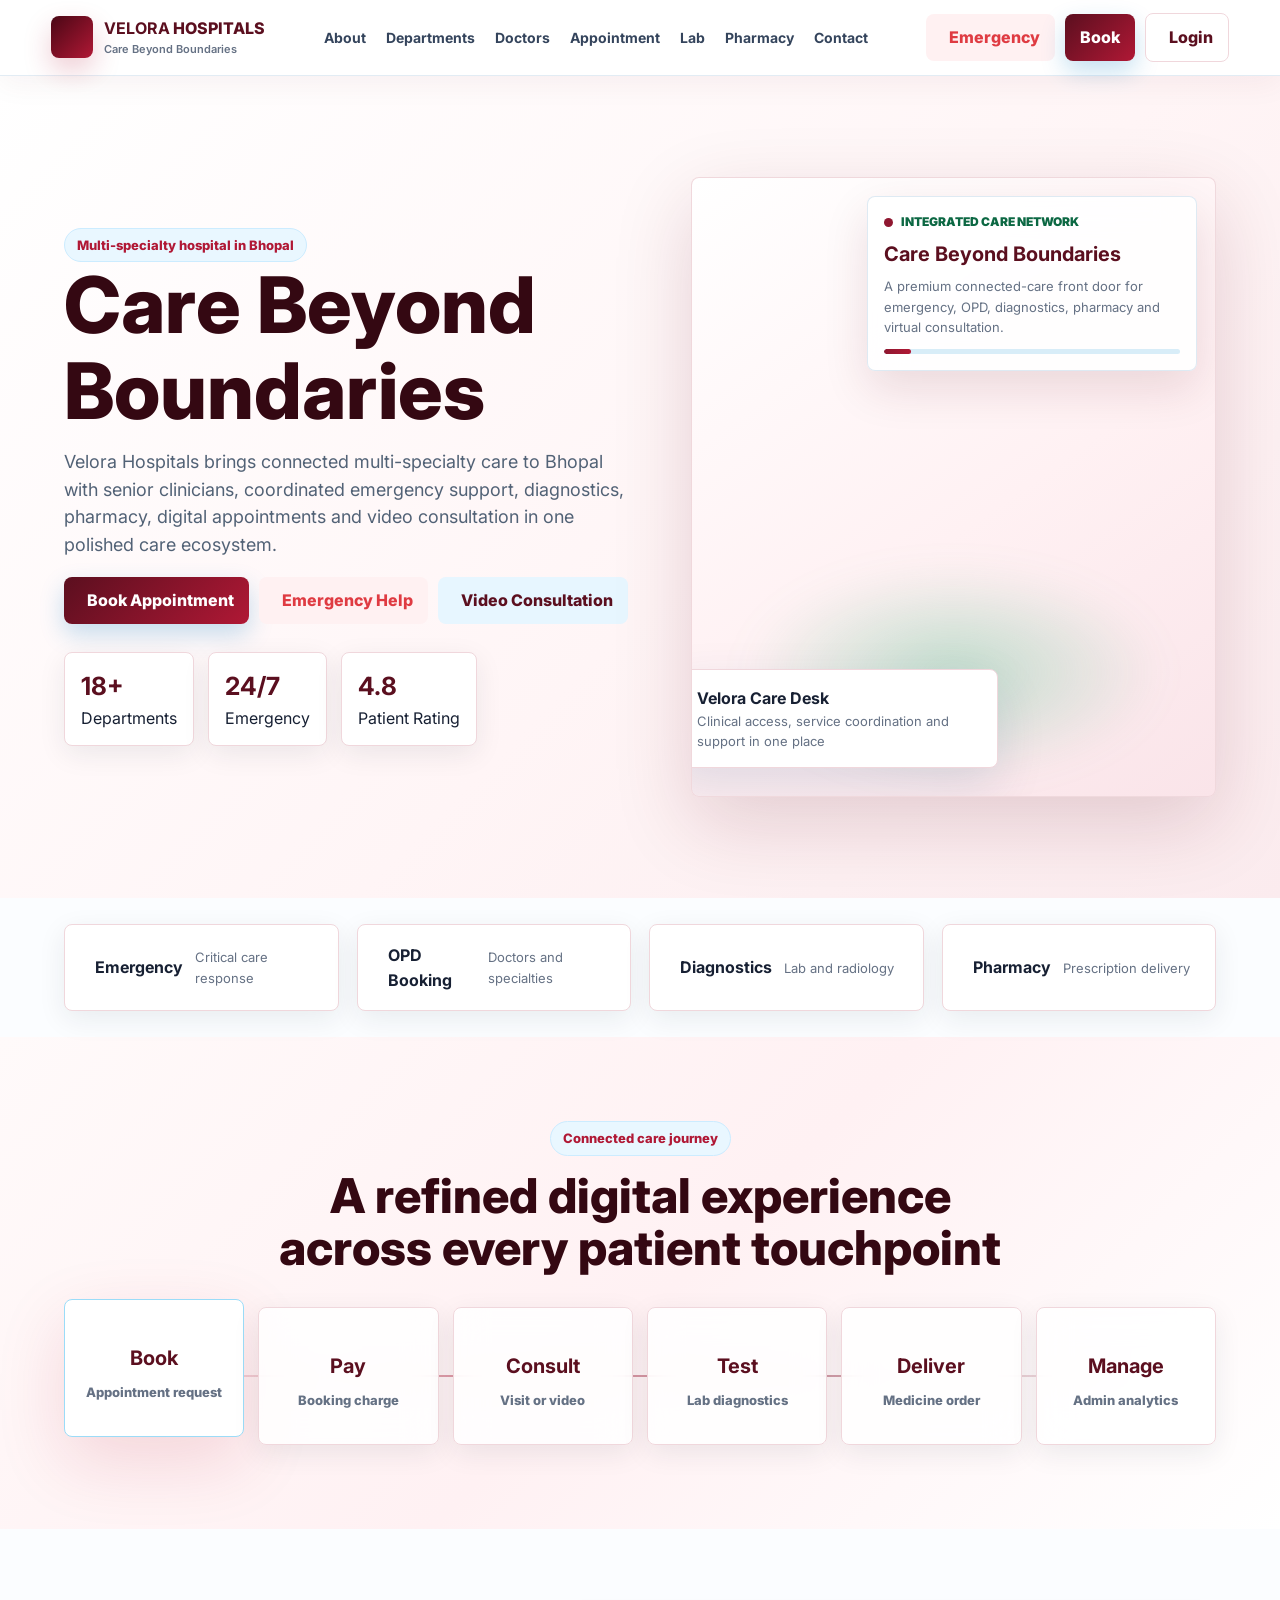
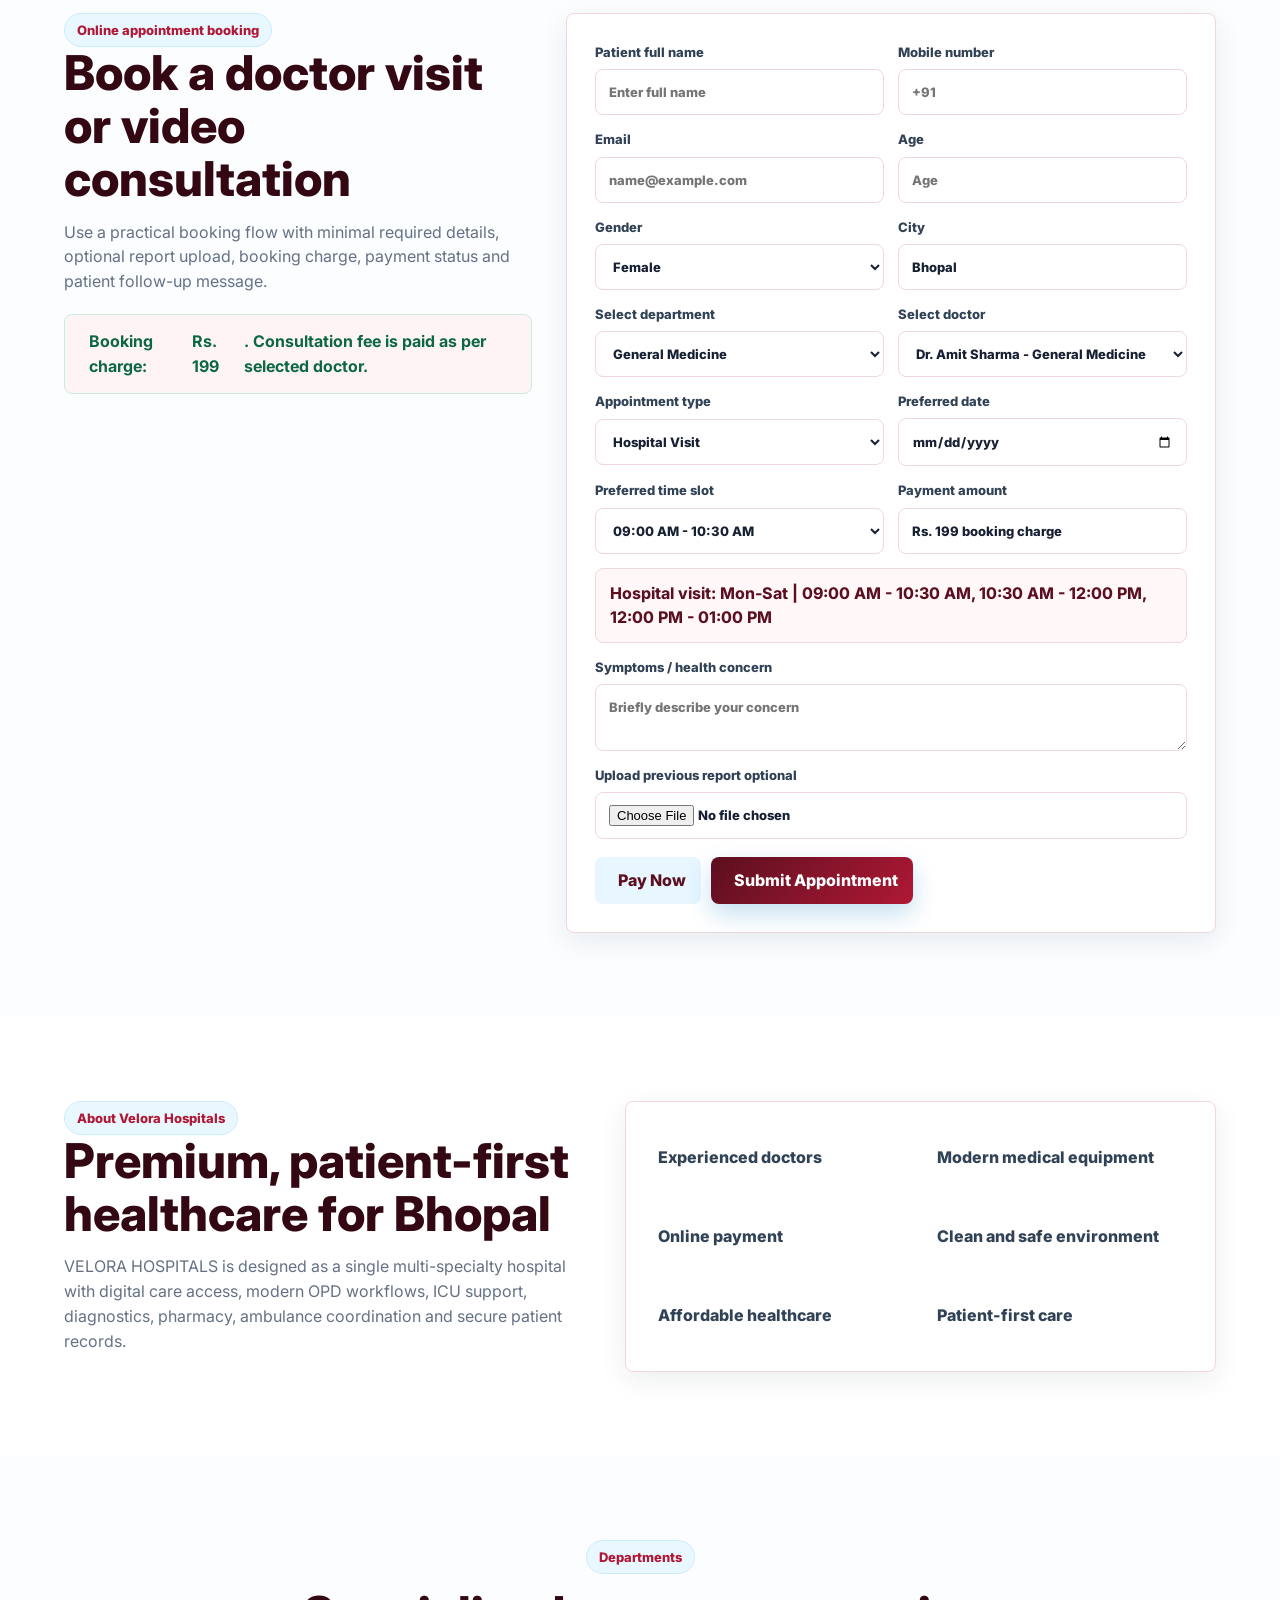
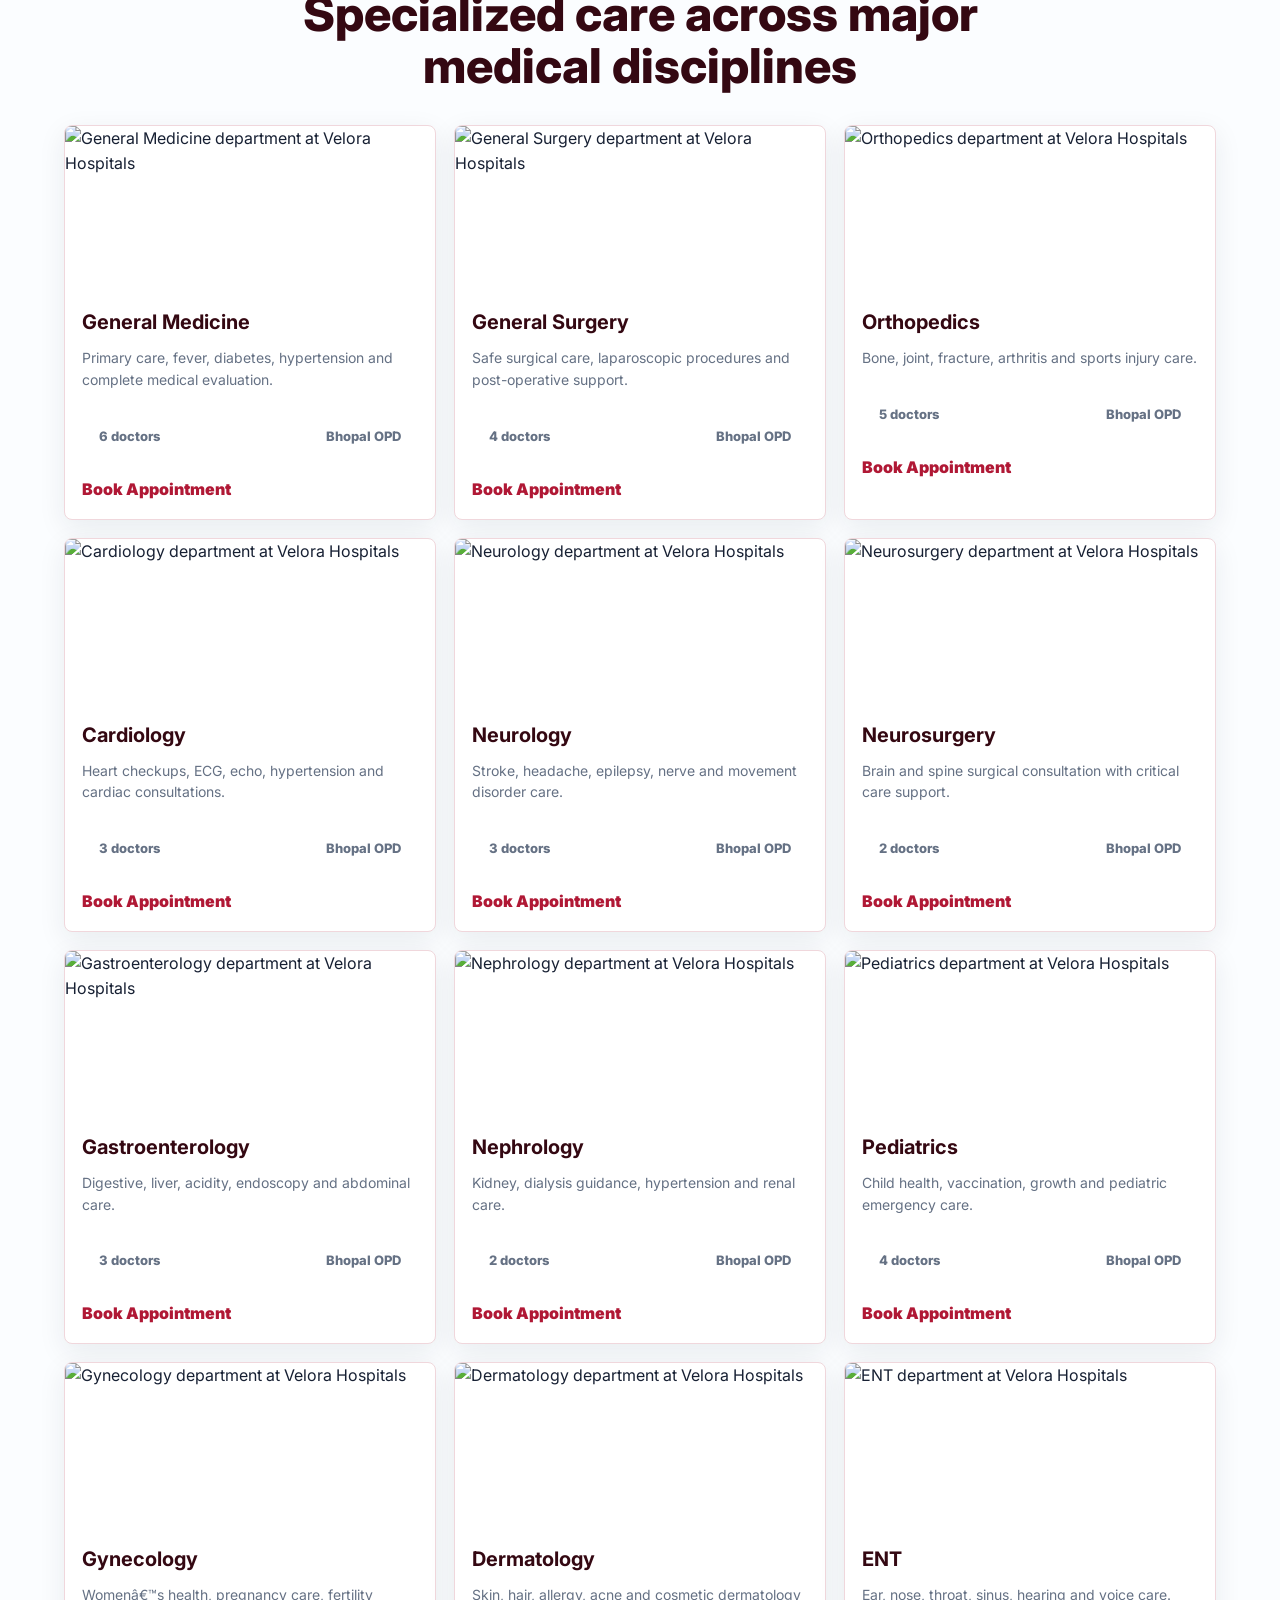
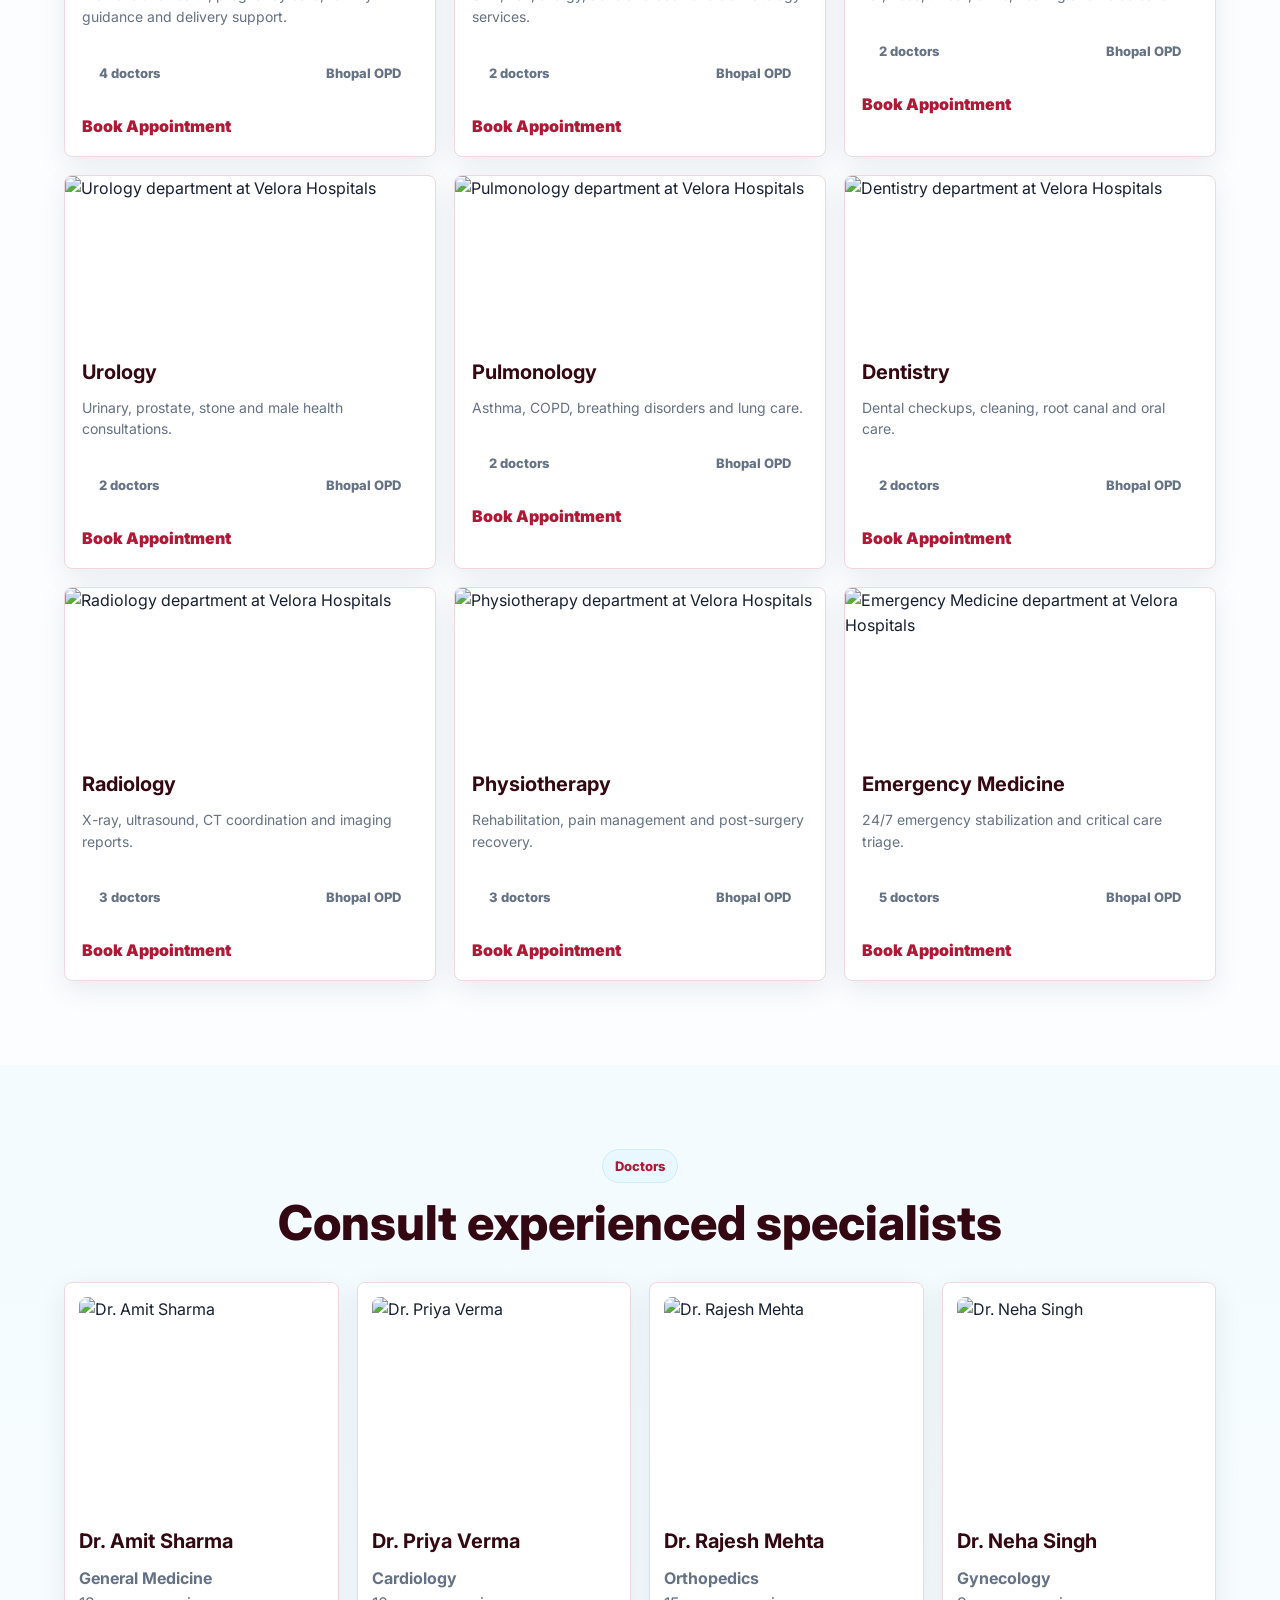
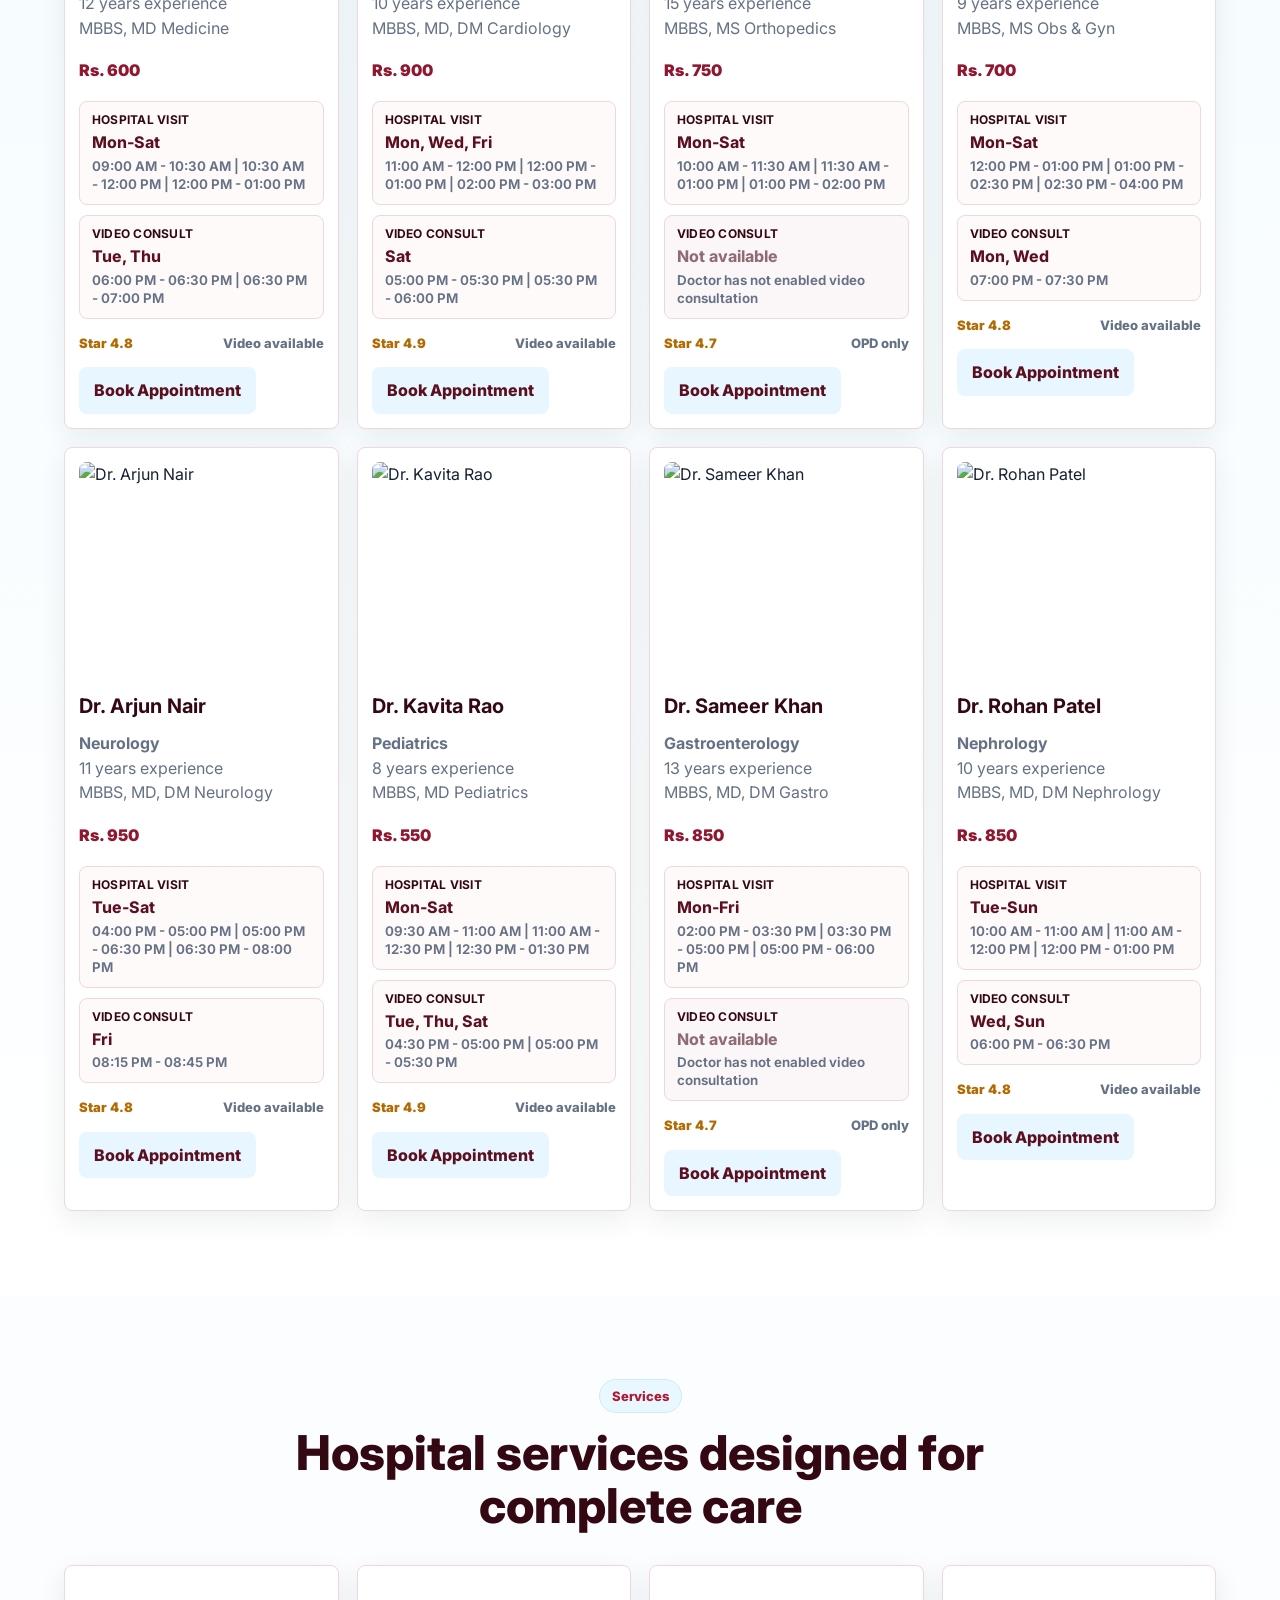
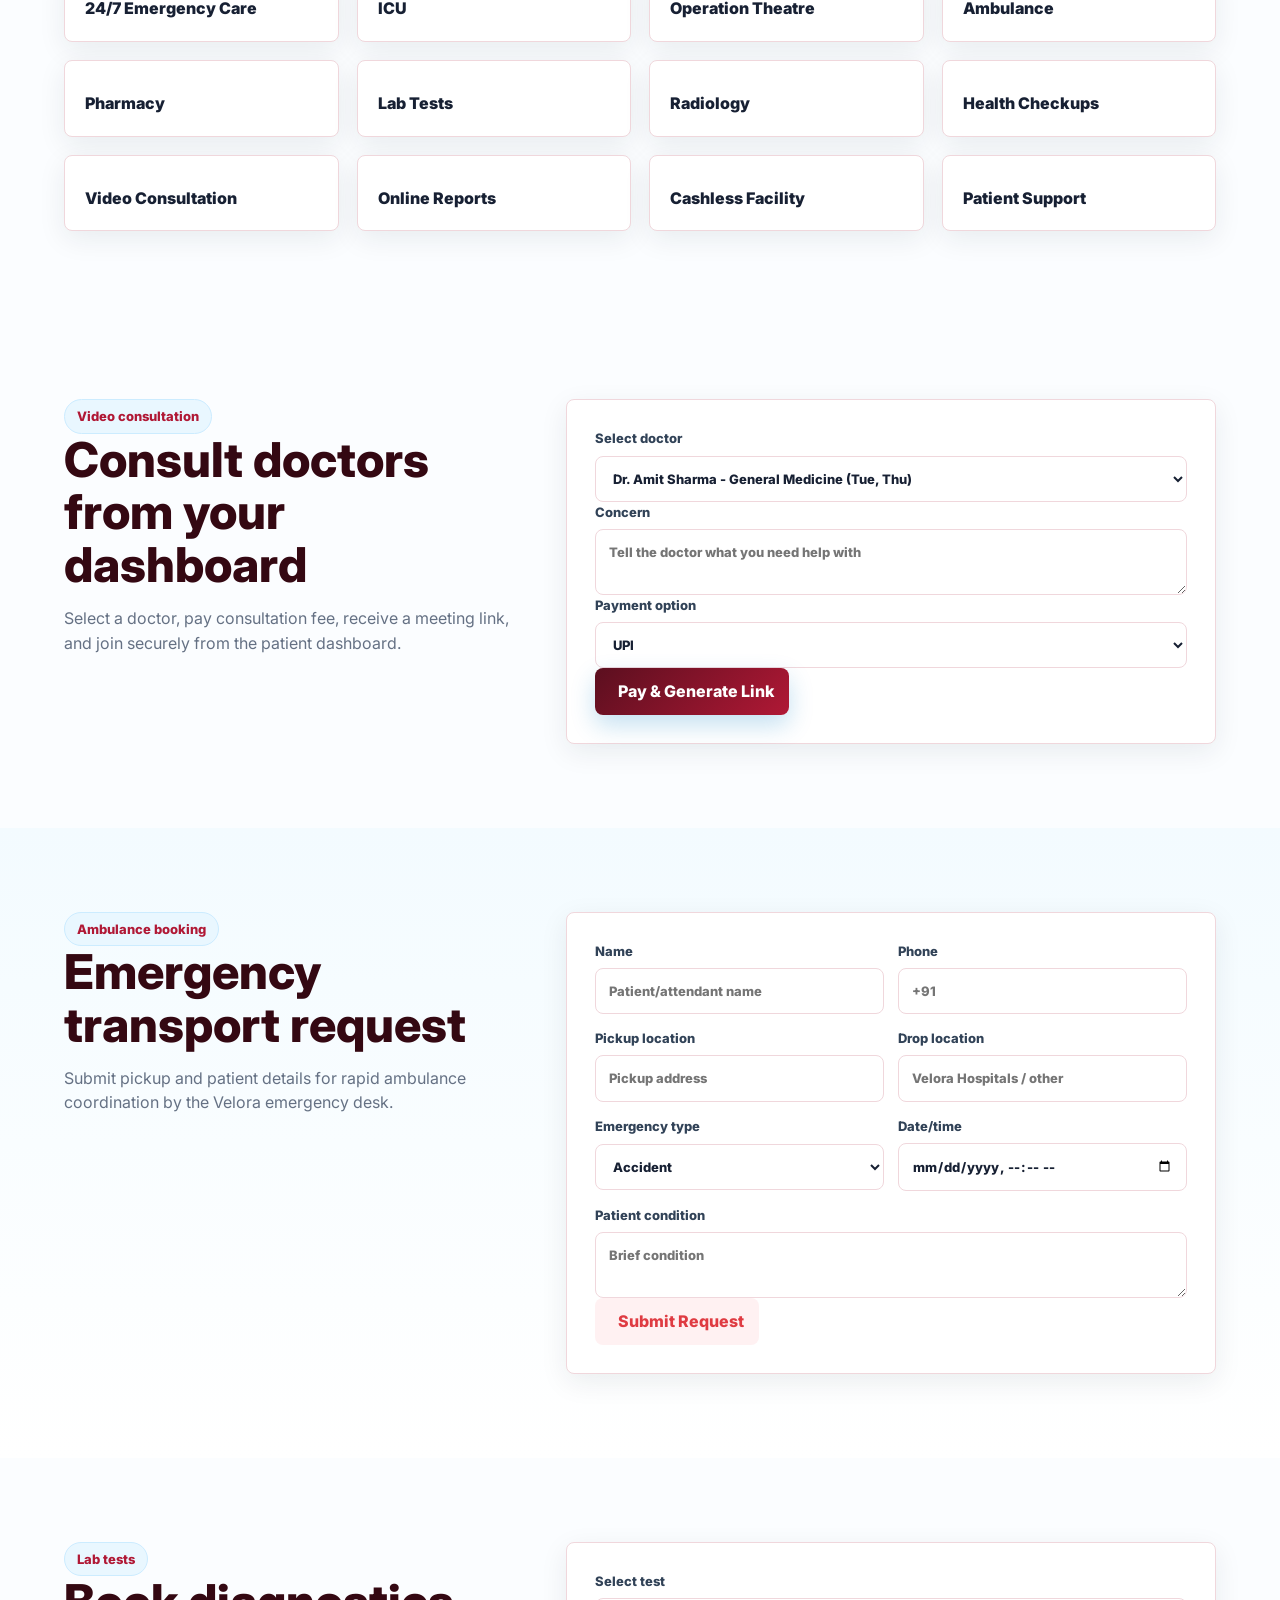
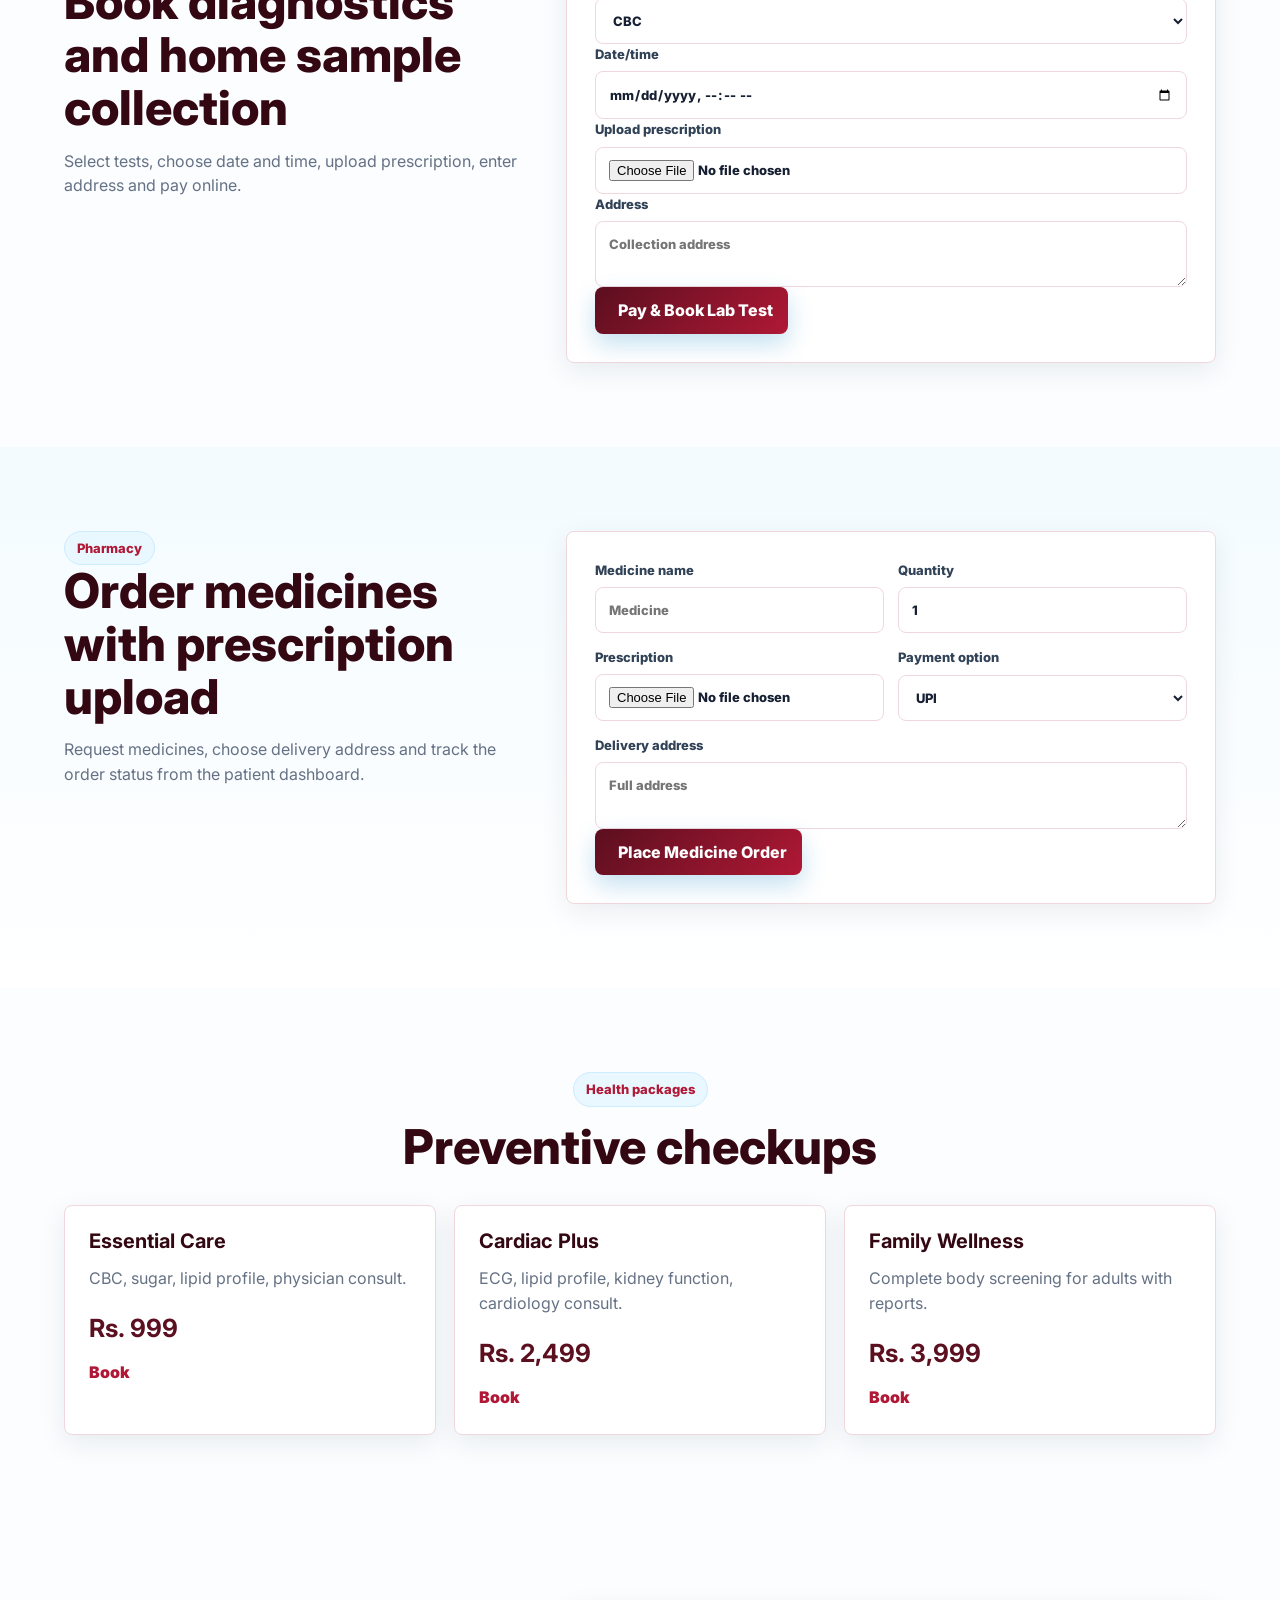
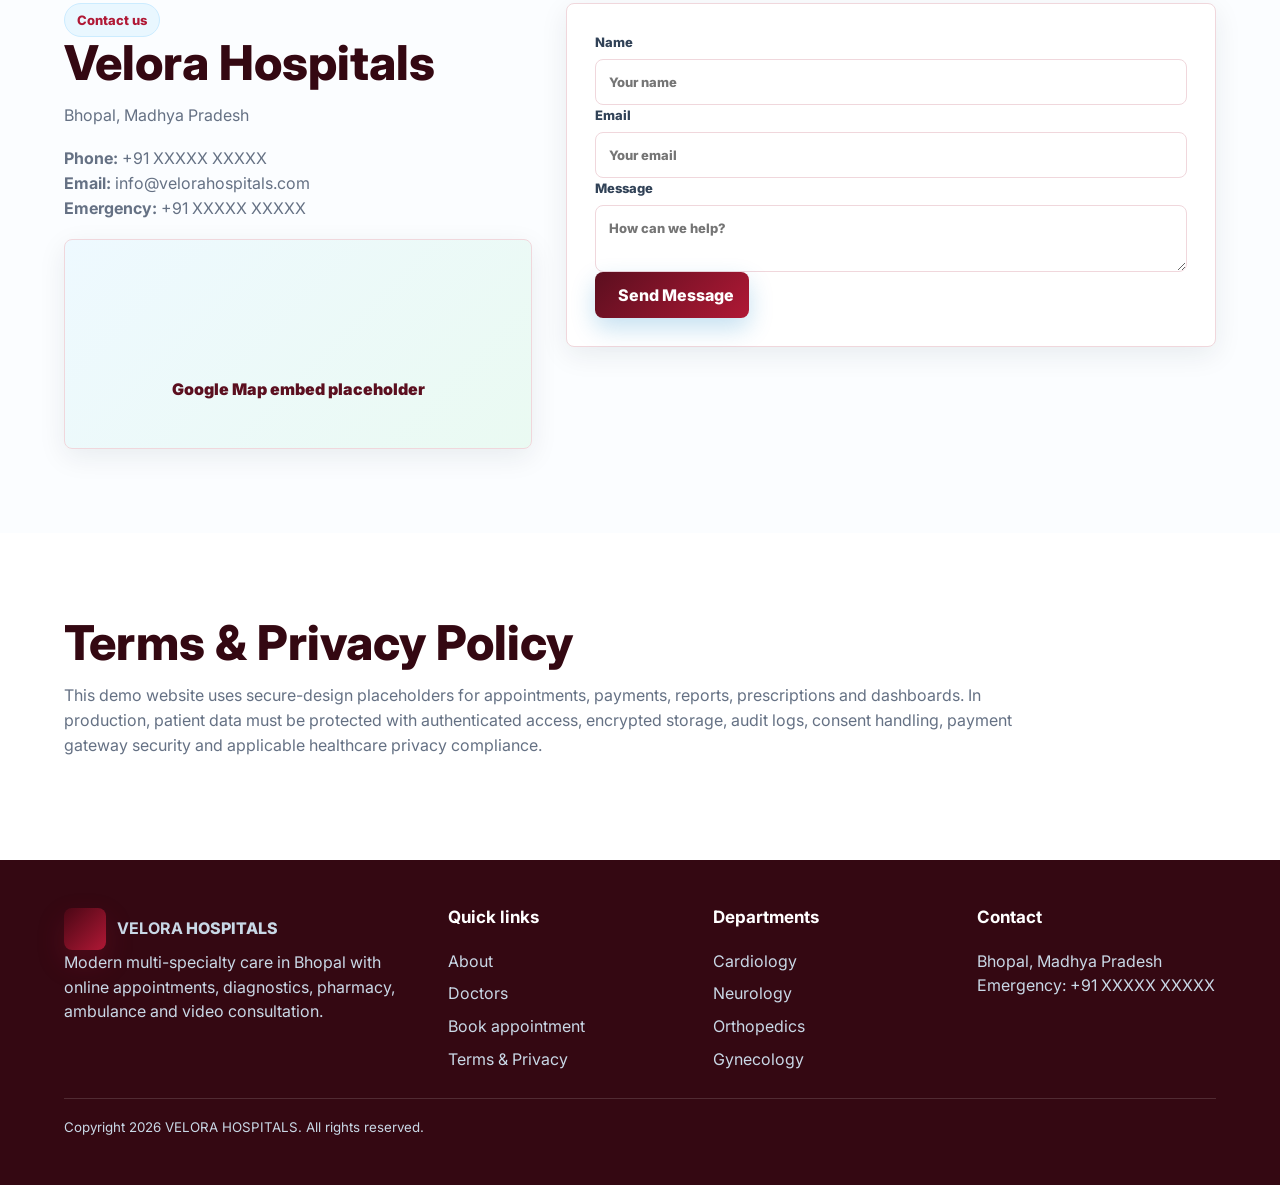
==== commit 7cdd286b: "Fix lab test dropdown layout" ====
--- a/index.html
+++ b/index.html
@@ -216,7 +216,7 @@
         <p>Select tests, choose date and time, upload prescription, enter address and pay online.</p>
       </div>
       <form class="form-card compact reveal" id="labForm">
-        <label>Select tests<select multiple size="5"><option>CBC</option><option>Liver Function Test</option><option>Kidney Function Test</option><option>Thyroid Profile</option><option>Lipid Profile</option><option>HbA1c</option></select></label>
+        <label>Select test<select name="labTest"><option>CBC</option><option>Liver Function Test</option><option>Kidney Function Test</option><option>Thyroid Profile</option><option>Lipid Profile</option><option>HbA1c</option></select></label>
         <label>Date/time<input type="datetime-local"></label>
         <label>Upload prescription<input type="file" accept=".pdf,.jpg,.png"></label>
         <label>Address<textarea placeholder="Collection address"></textarea></label>
--- a/styles.css
+++ b/styles.css
@@ -317,6 +317,13 @@
 
 .form-card{padding:28px}
 input,select,textarea{min-height:46px}
+select{
+  height:46px;
+  line-height:1.2;
+}
+select[multiple]{
+  height:auto;
+}
 .department-card img{height:168px}
 .doctor-card img{height:220px}
 .availability-grid{
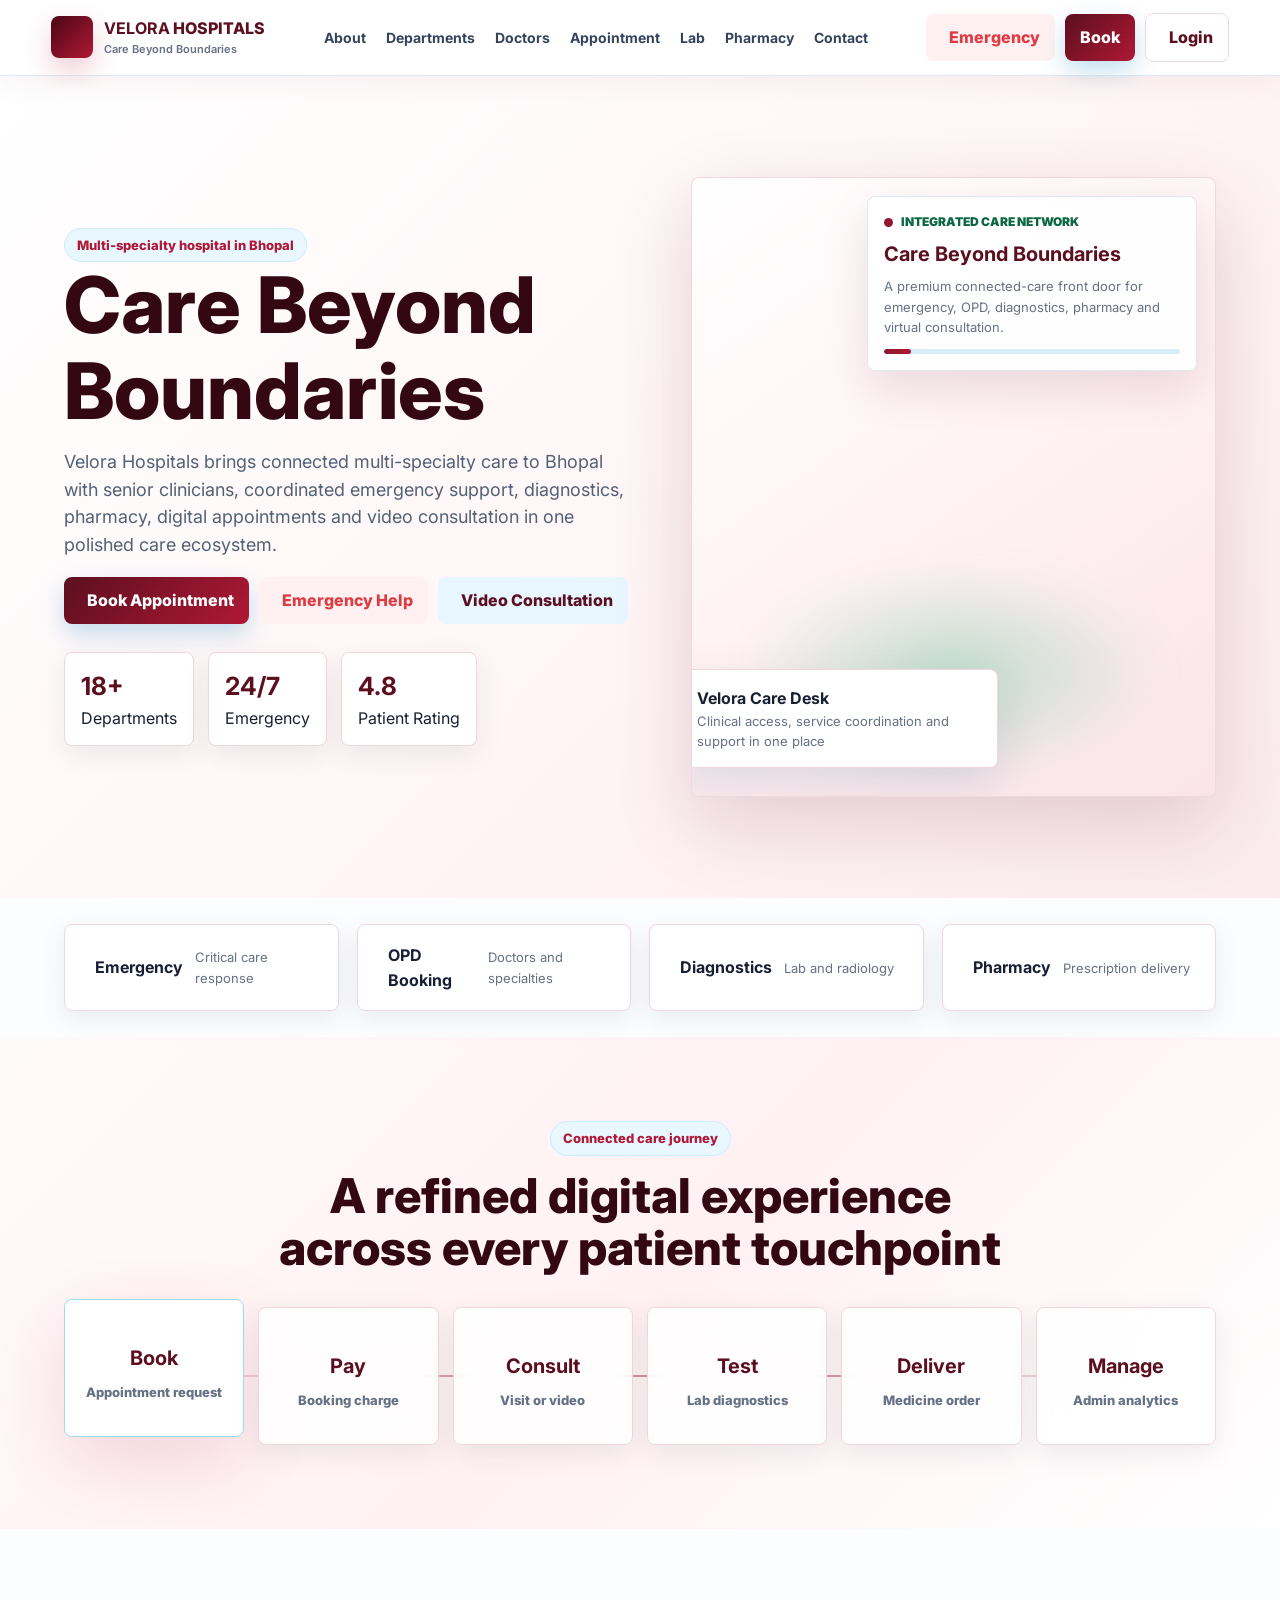
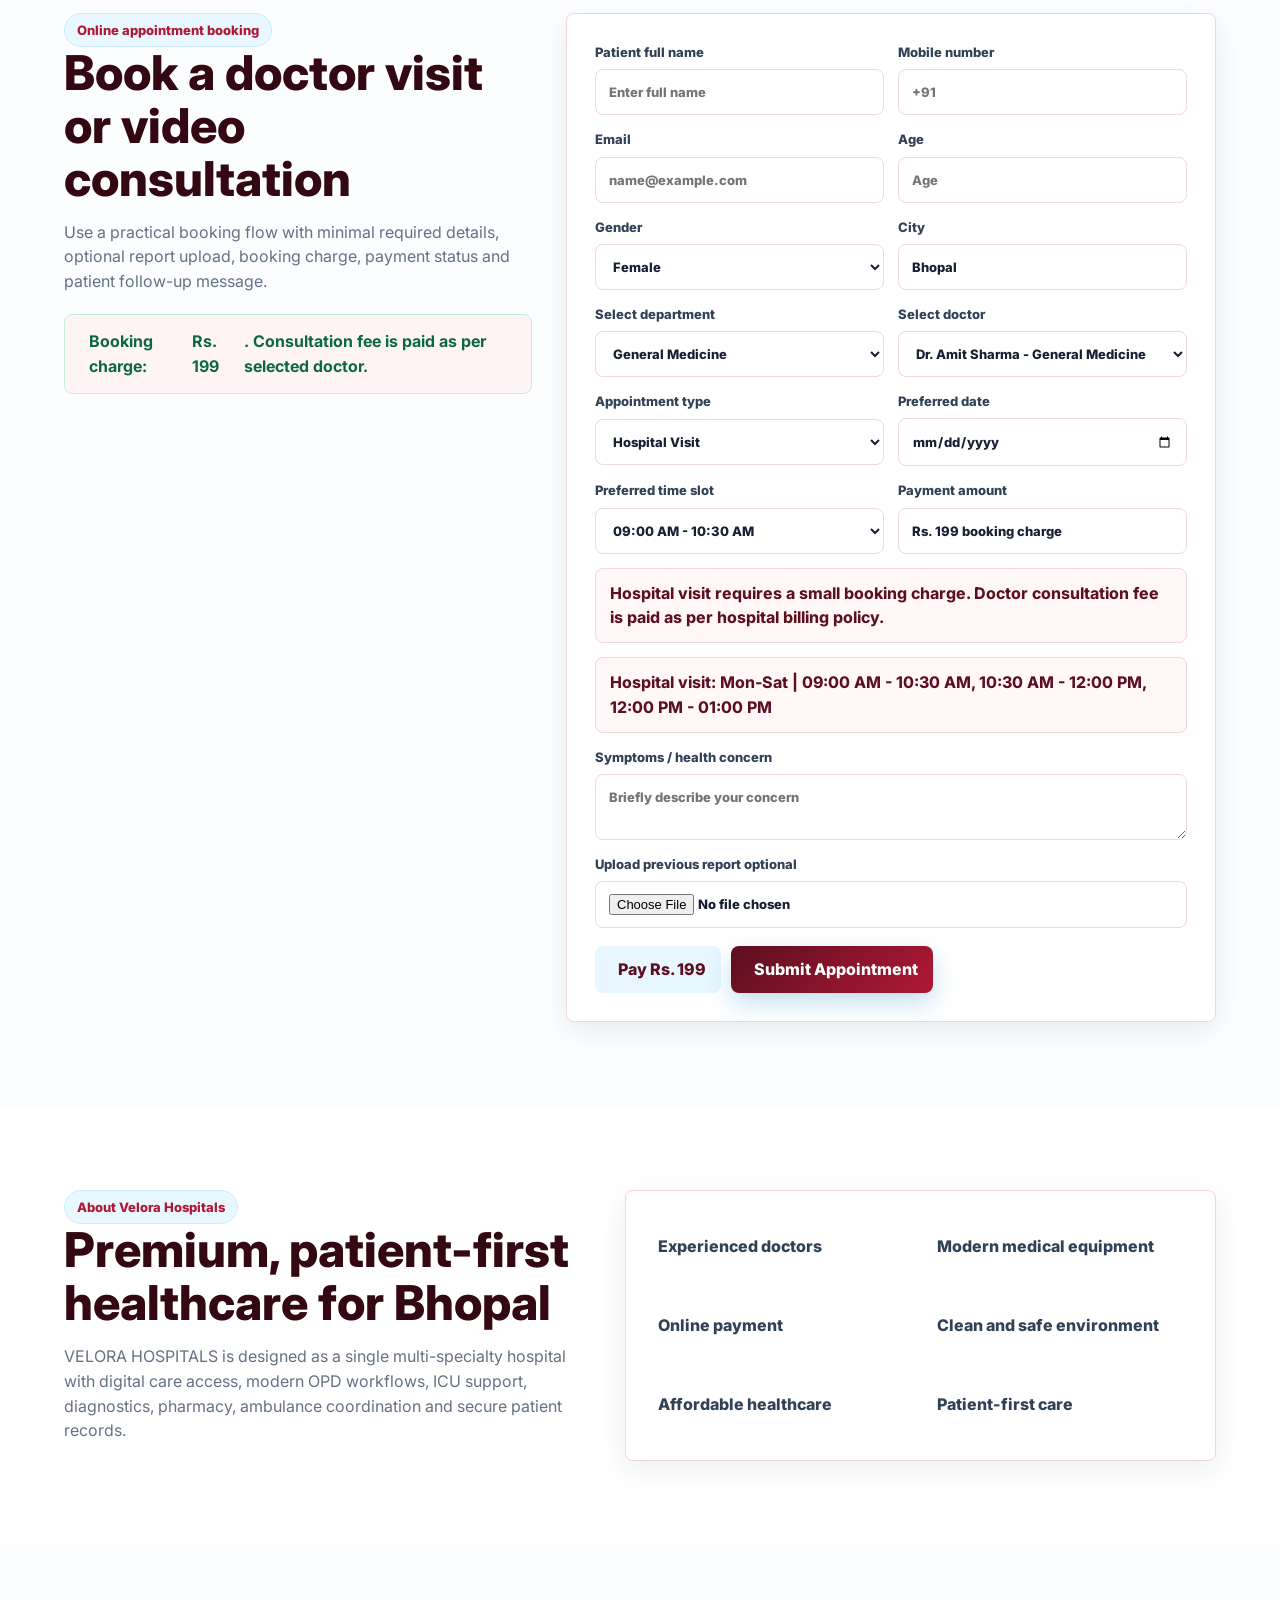
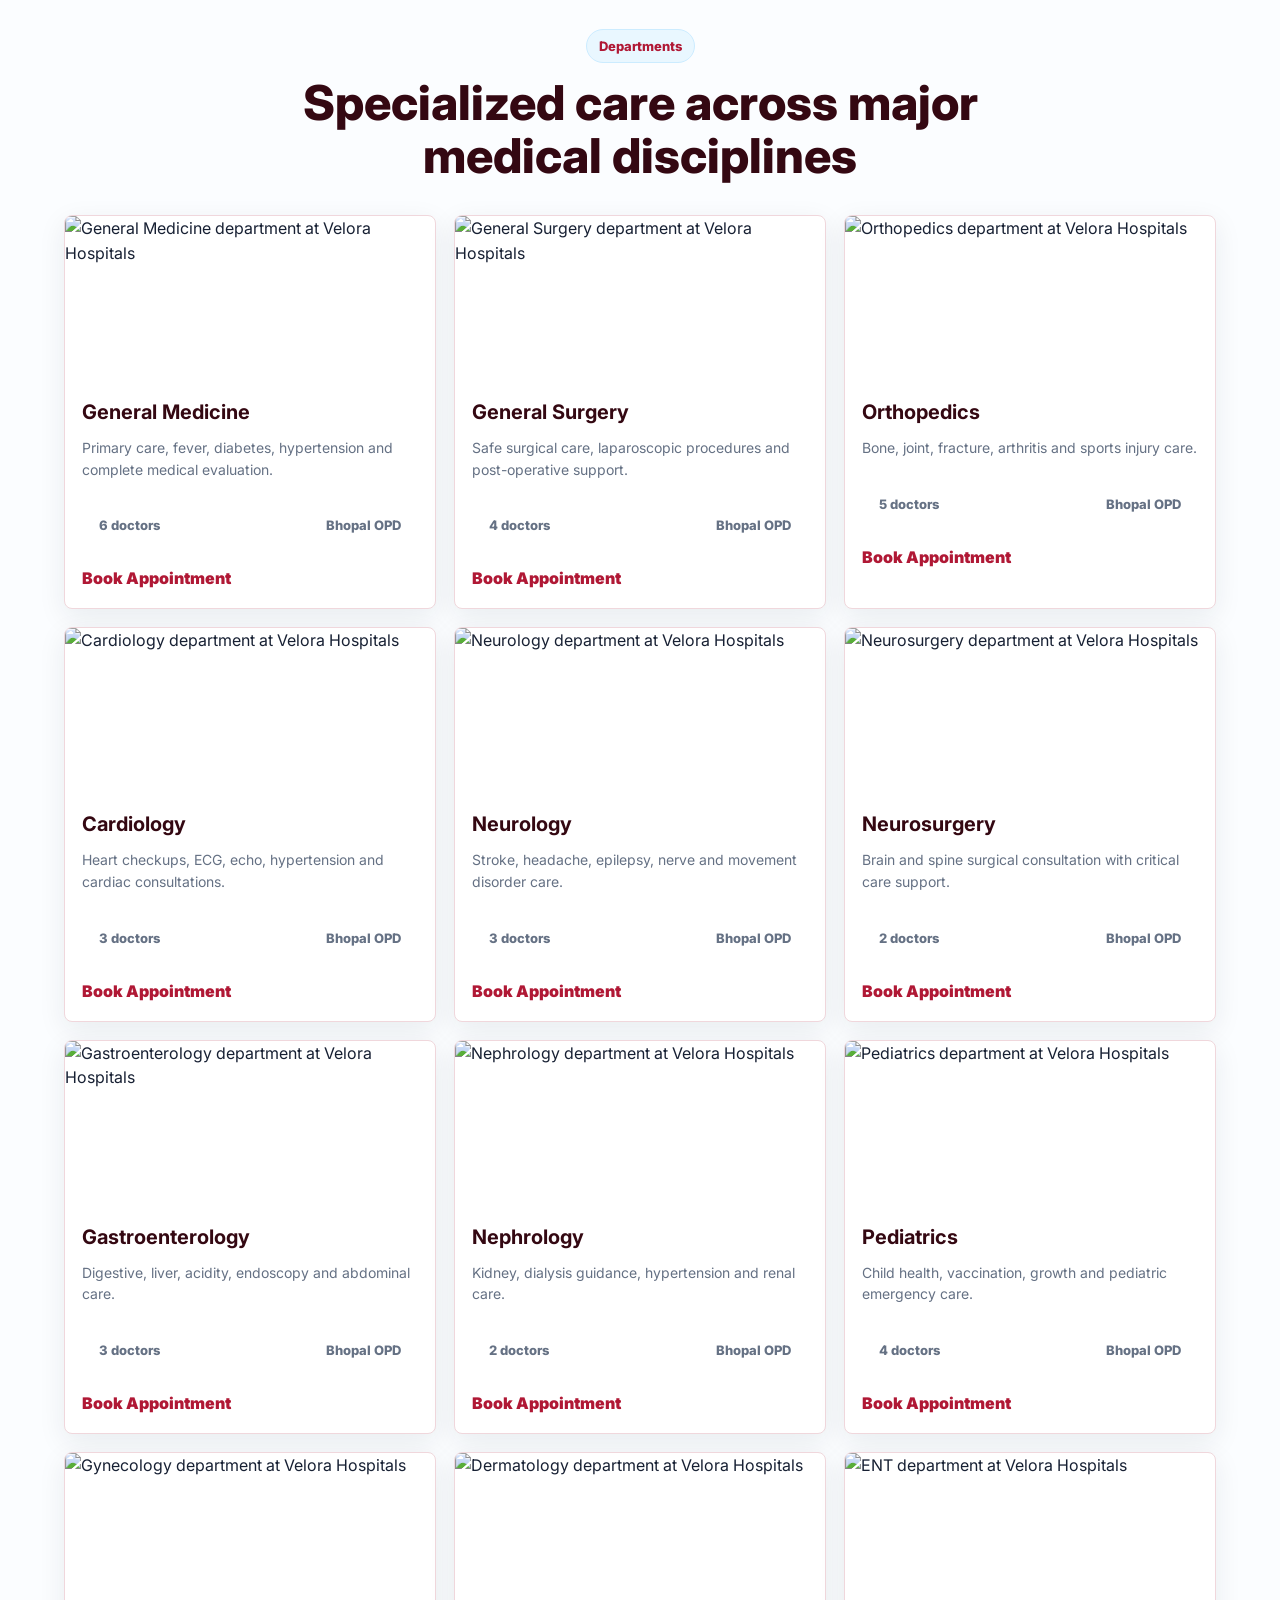
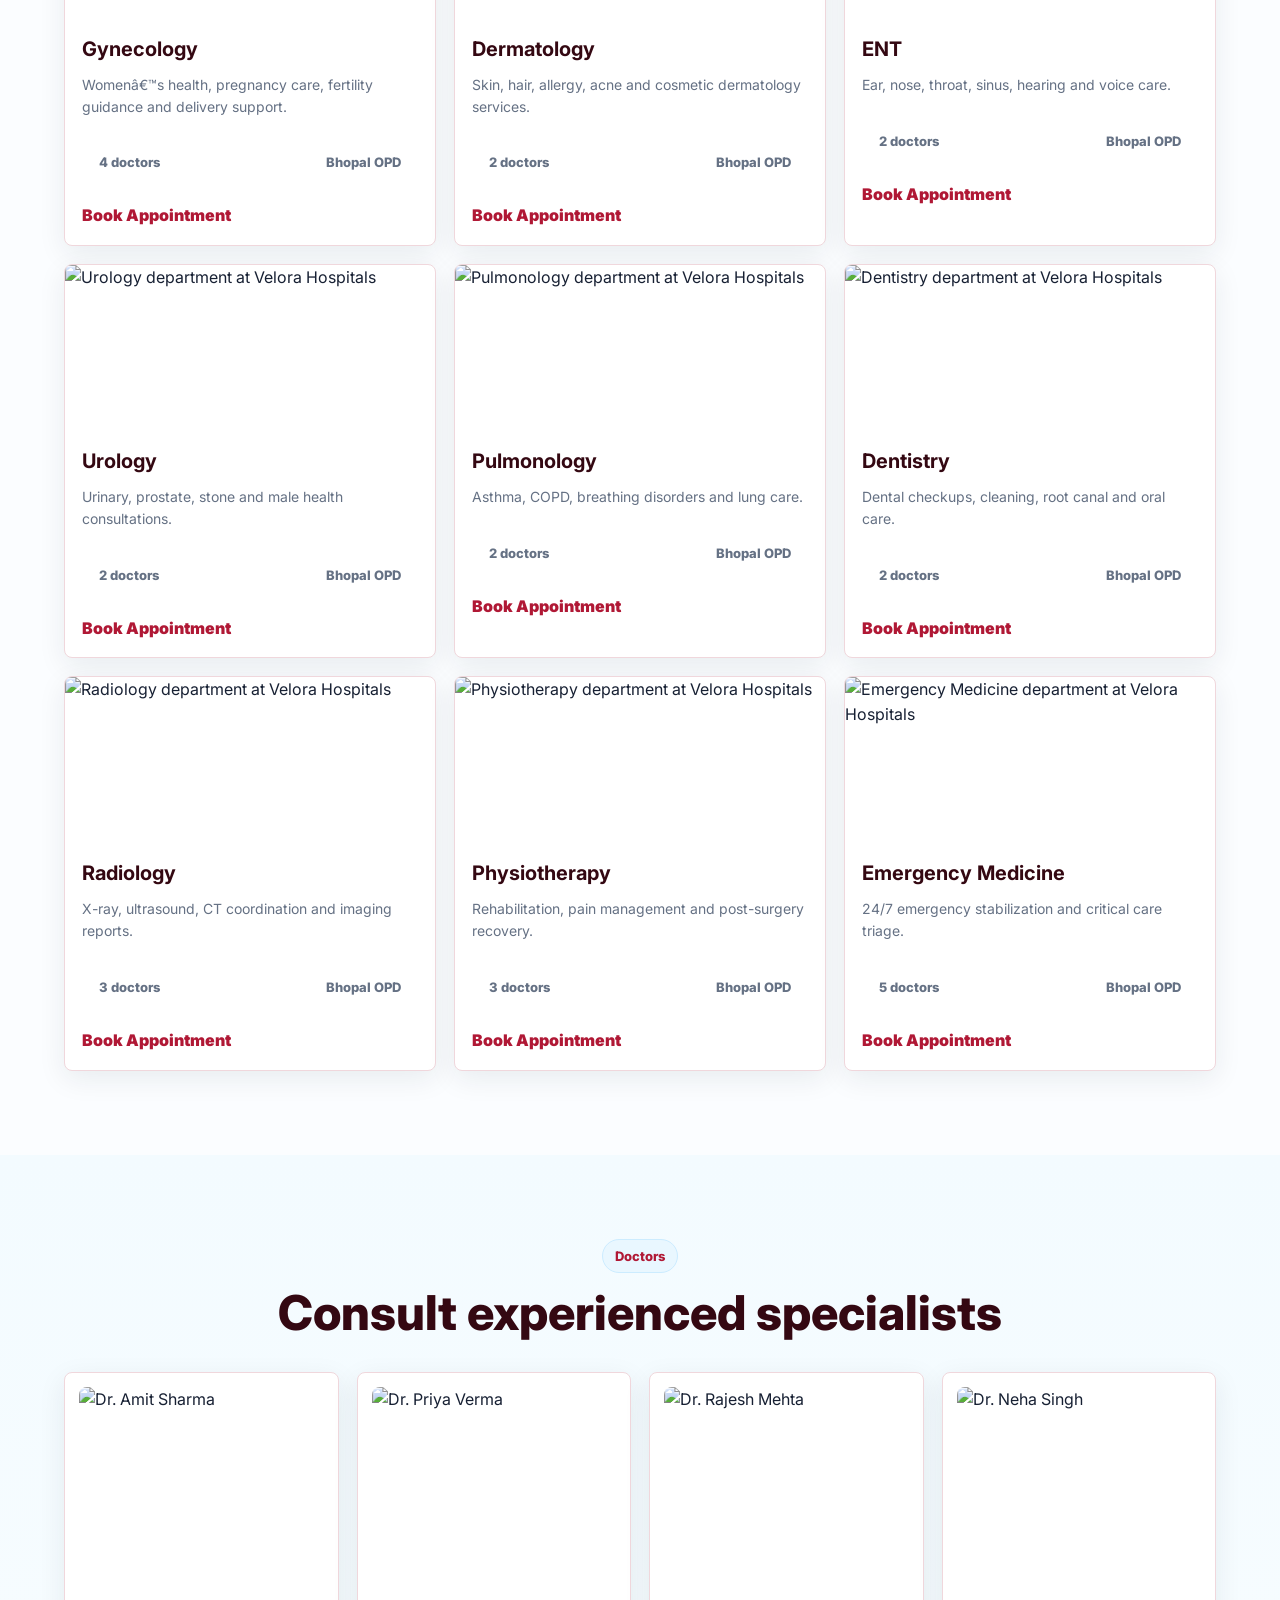
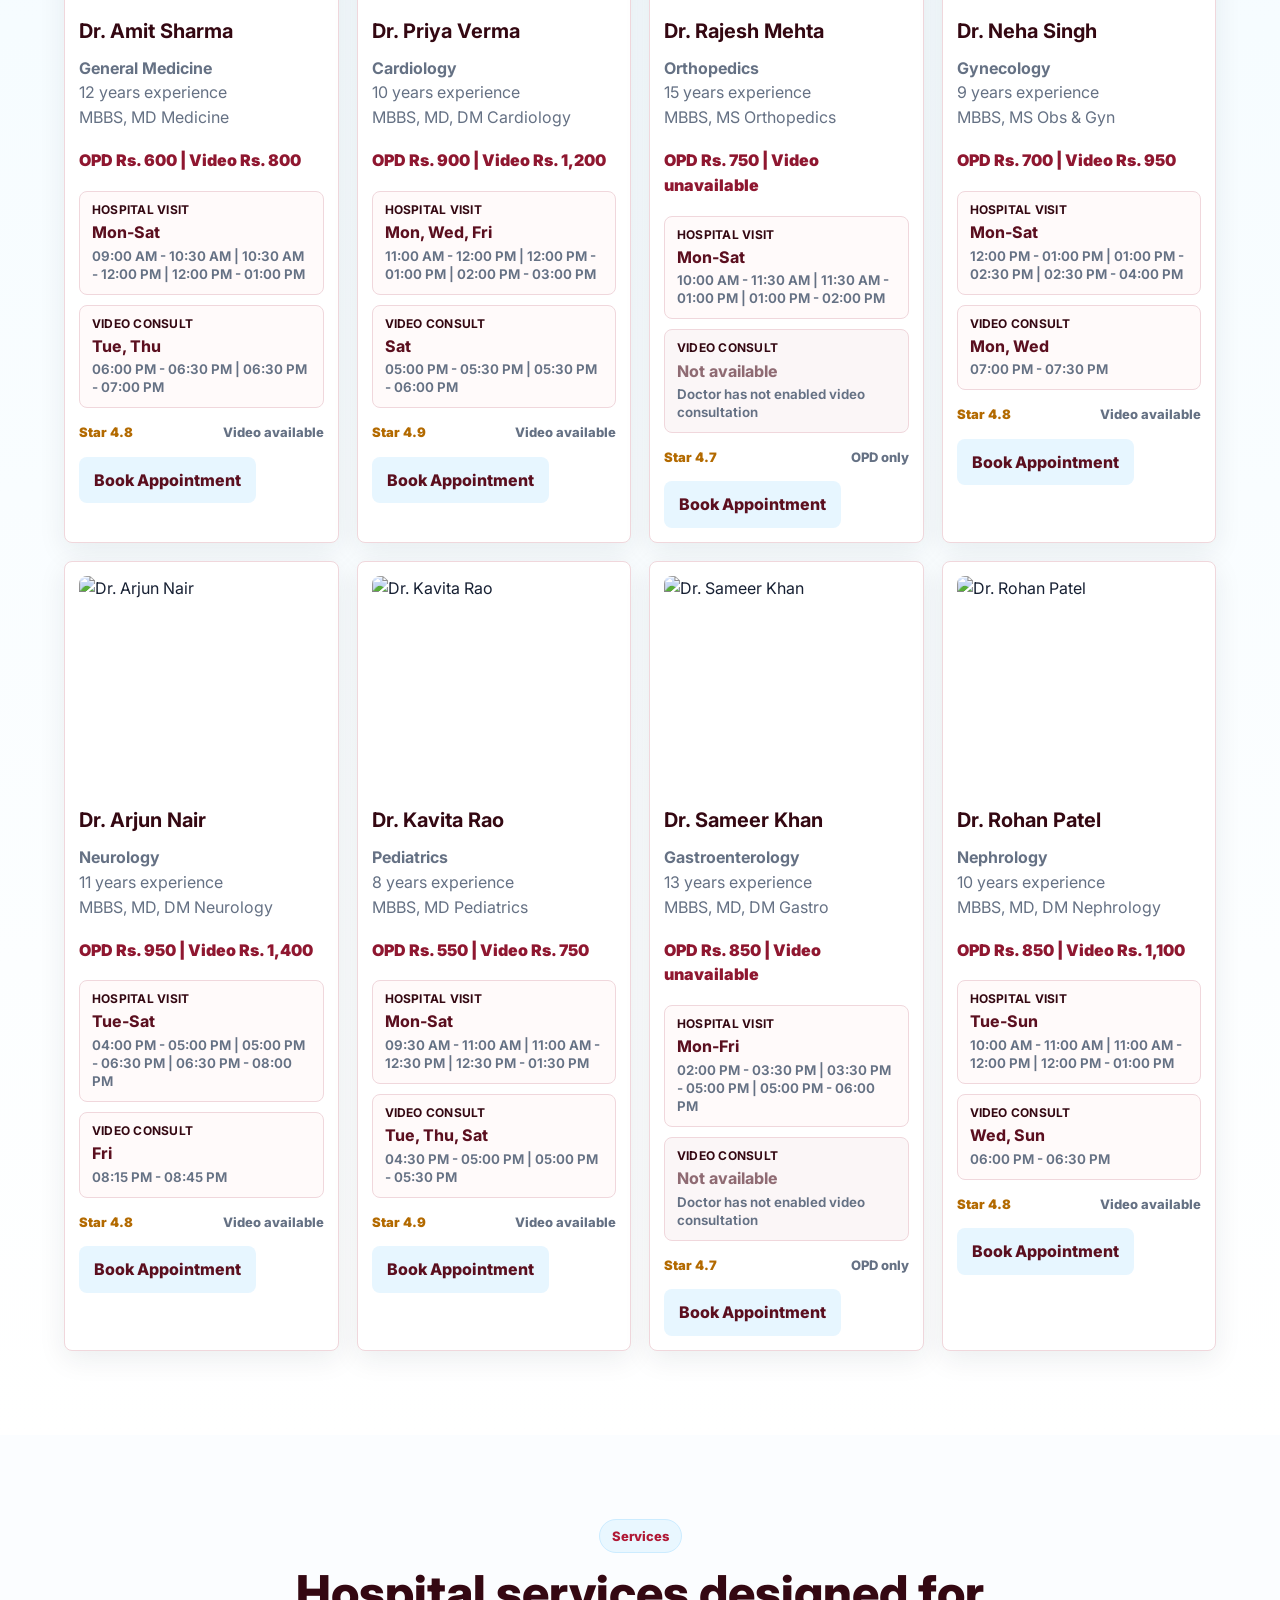
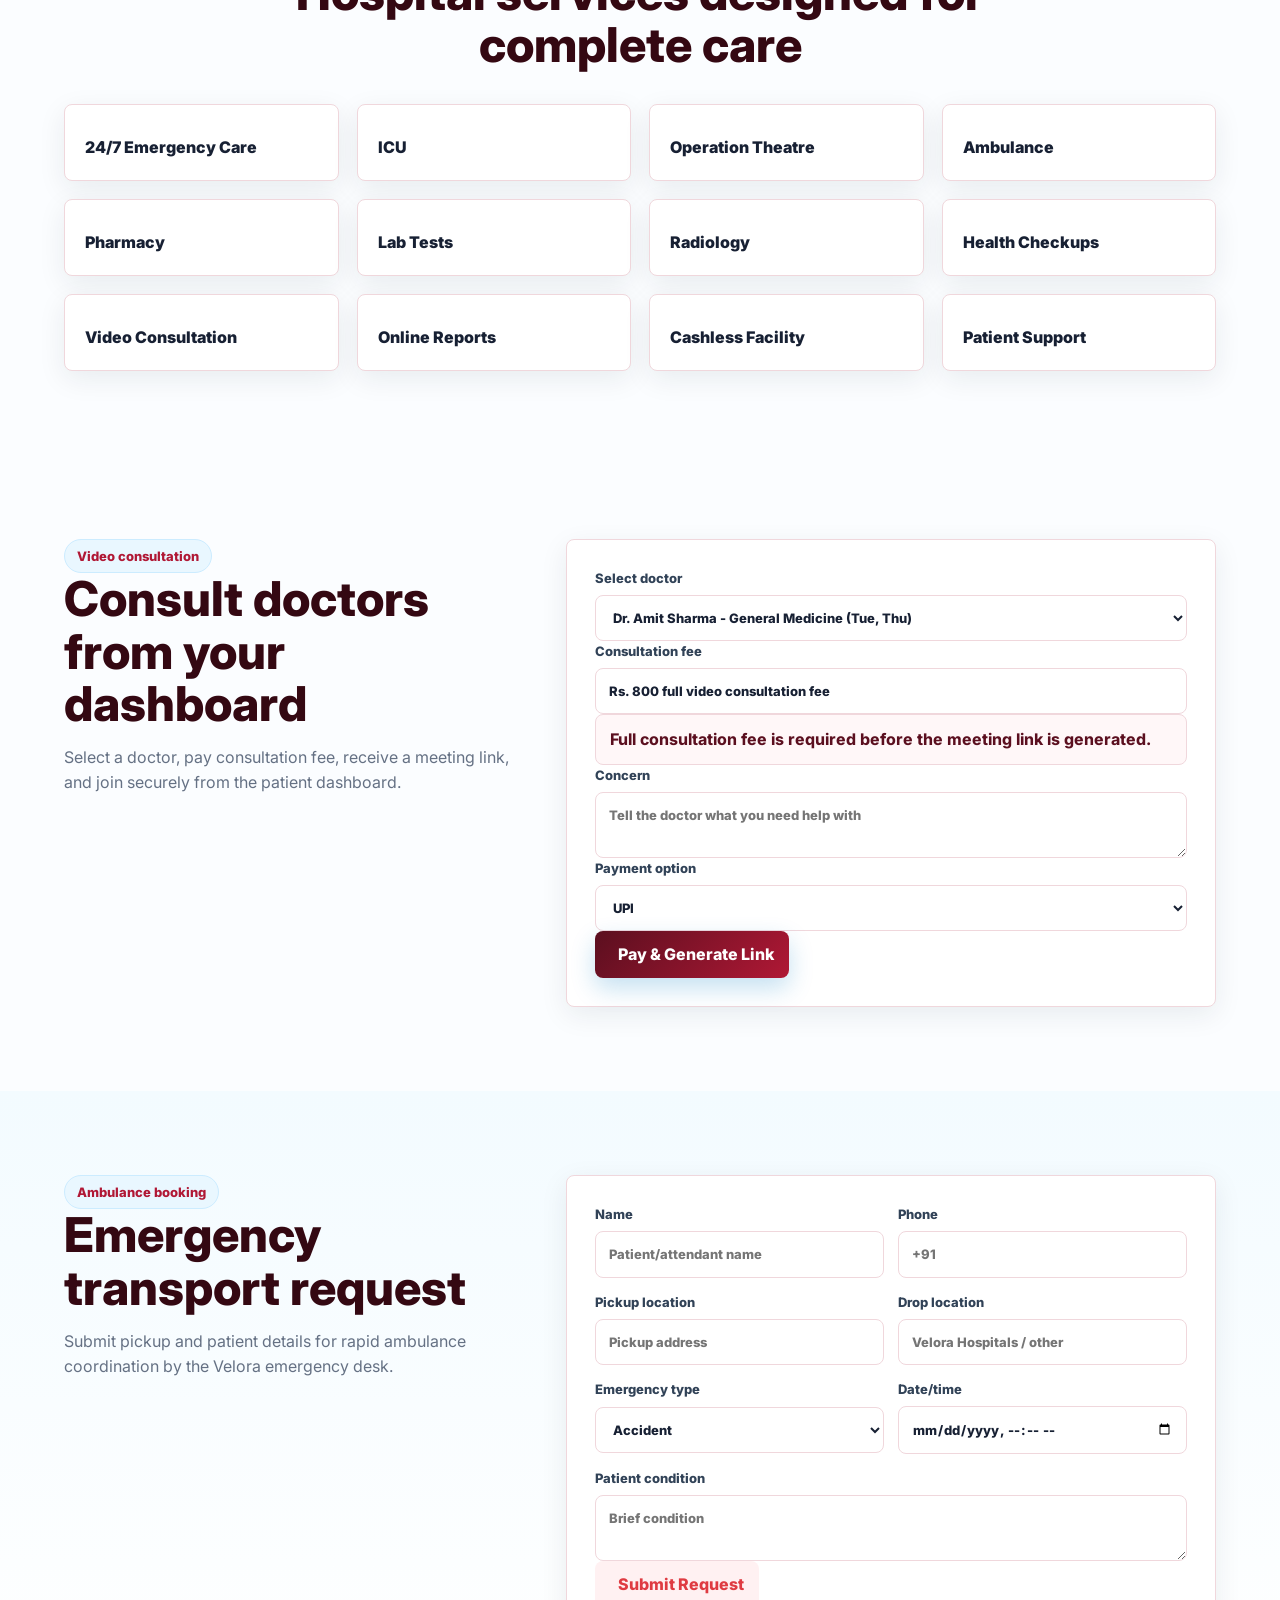
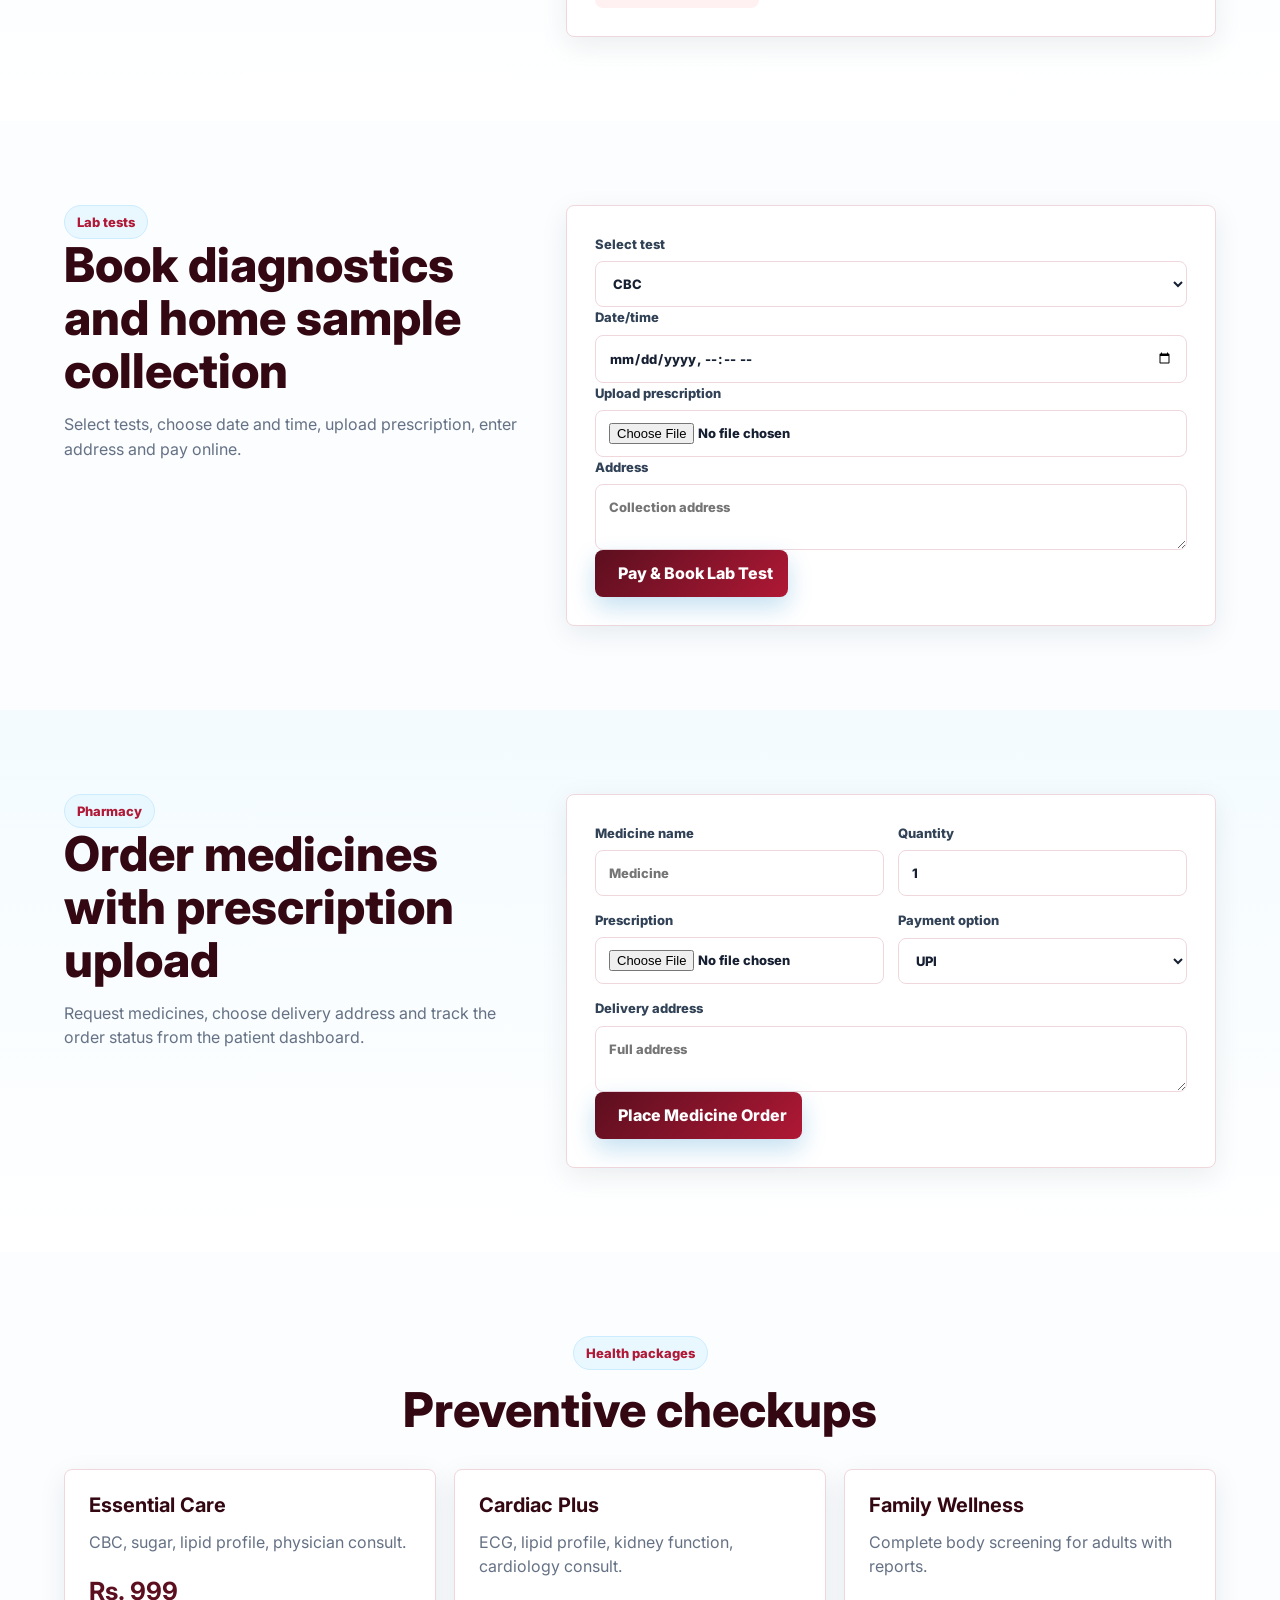
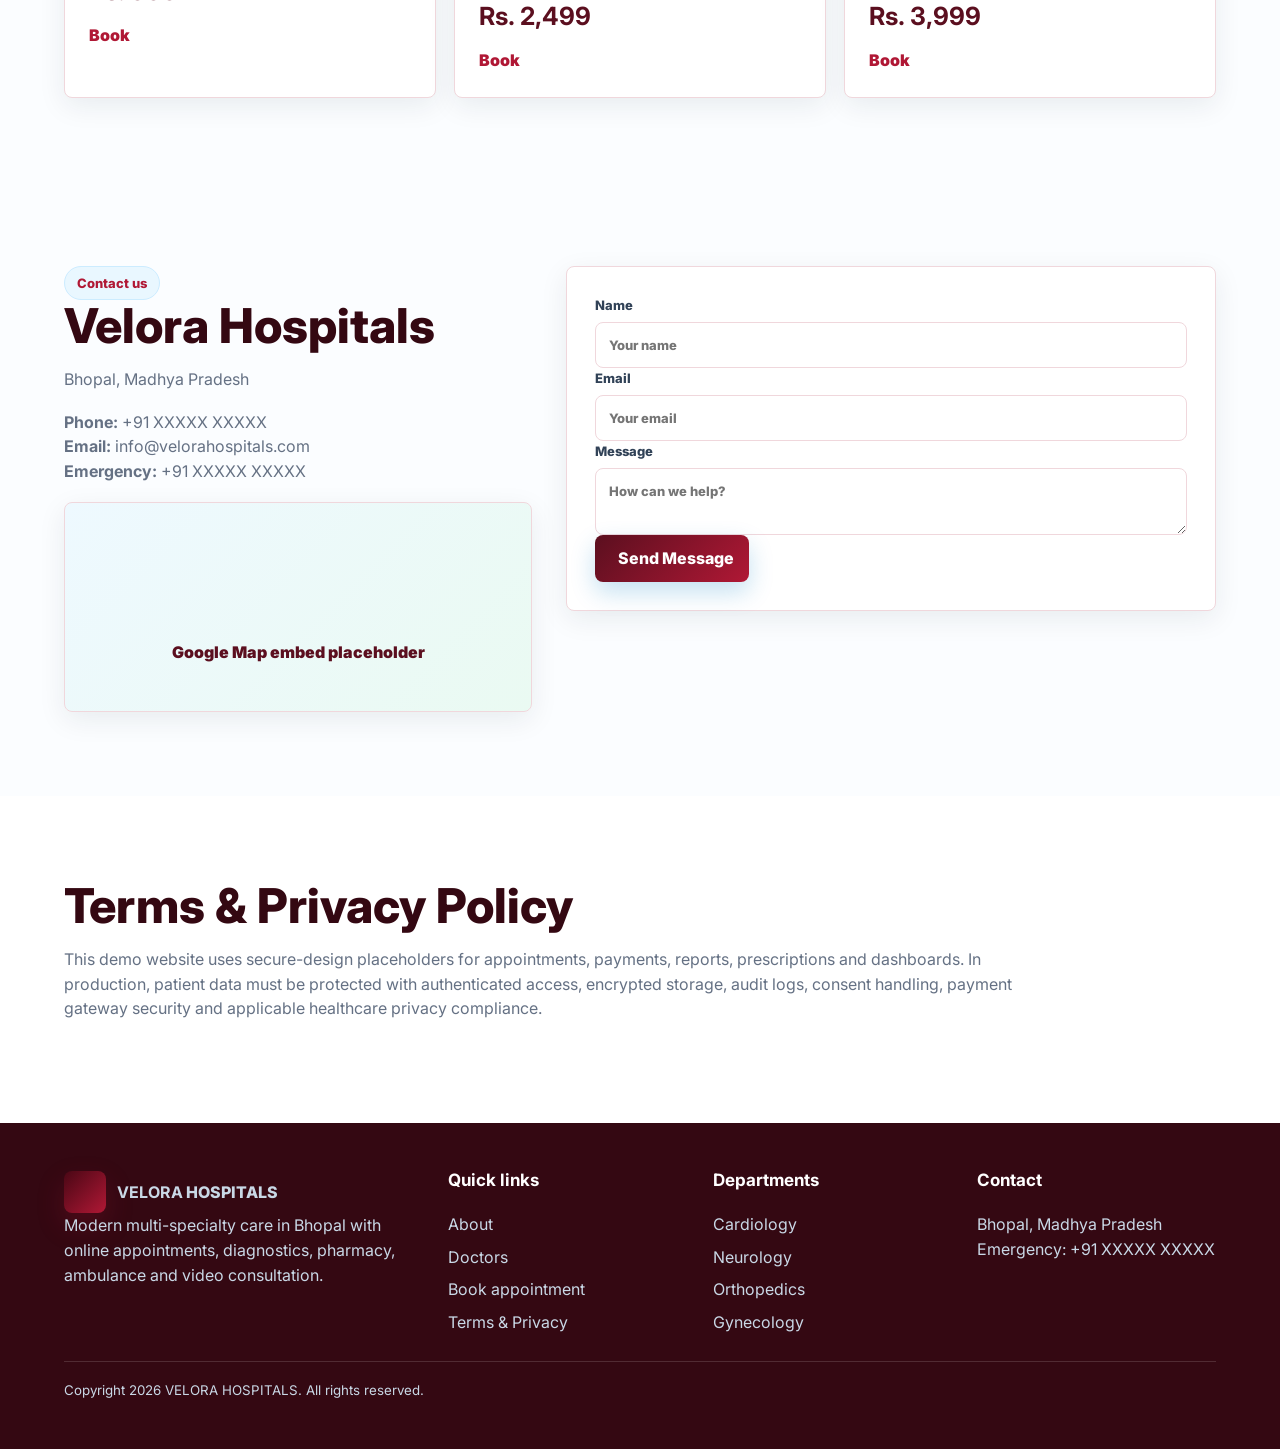
==== commit e22f9ad9: "Add prepaid video consultation and finance workflow" ====
--- a/index.html
+++ b/index.html
@@ -120,7 +120,8 @@
           <label>Appointment type<select name="type"><option>Hospital Visit</option><option>Video Consultation</option></select></label>
           <label>Preferred date<input required type="date" name="date"></label>
           <label>Preferred time slot<select name="slot"><option>09:00 AM - 11:00 AM</option><option>11:30 AM - 01:30 PM</option><option>03:00 PM - 05:00 PM</option><option>06:00 PM - 08:00 PM</option></select></label>
-          <label>Payment amount<input readonly value="Rs. 199 booking charge"></label>
+          <label>Payment amount<input id="paymentAmount" name="paymentAmount" readonly value="Rs. 199 booking charge"></label>
+          <p class="availability-note wide" id="paymentPolicyNote">Hospital visits require a small booking charge. Video consultations require full doctor fee payment before the meeting link is unlocked.</p>
           <p class="availability-note wide" id="availabilityNote">Select a doctor to see available OPD and video consultation slots.</p>
           <label class="wide">Symptoms / health concern<textarea name="symptoms" placeholder="Briefly describe your concern"></textarea></label>
           <label class="wide">Upload previous report optional<input type="file" name="report" accept=".pdf,.jpg,.jpeg,.png"></label>
@@ -181,6 +182,8 @@
       </div>
       <form class="form-card compact reveal" id="videoForm">
         <label>Select doctor<select id="videoDoctor"></select></label>
+        <label>Consultation fee<input id="videoConsultFee" readonly value="Select doctor to view fee"></label>
+        <p class="availability-note" id="videoPolicyNote">Full consultation fee is required before the meeting link is generated.</p>
         <label>Concern<textarea placeholder="Tell the doctor what you need help with"></textarea></label>
         <label>Payment option<select><option>UPI</option><option>Card</option><option>Net banking</option></select></label>
         <button class="btn primary" type="submit"><i data-lucide="video"></i> Pay & Generate Link</button>
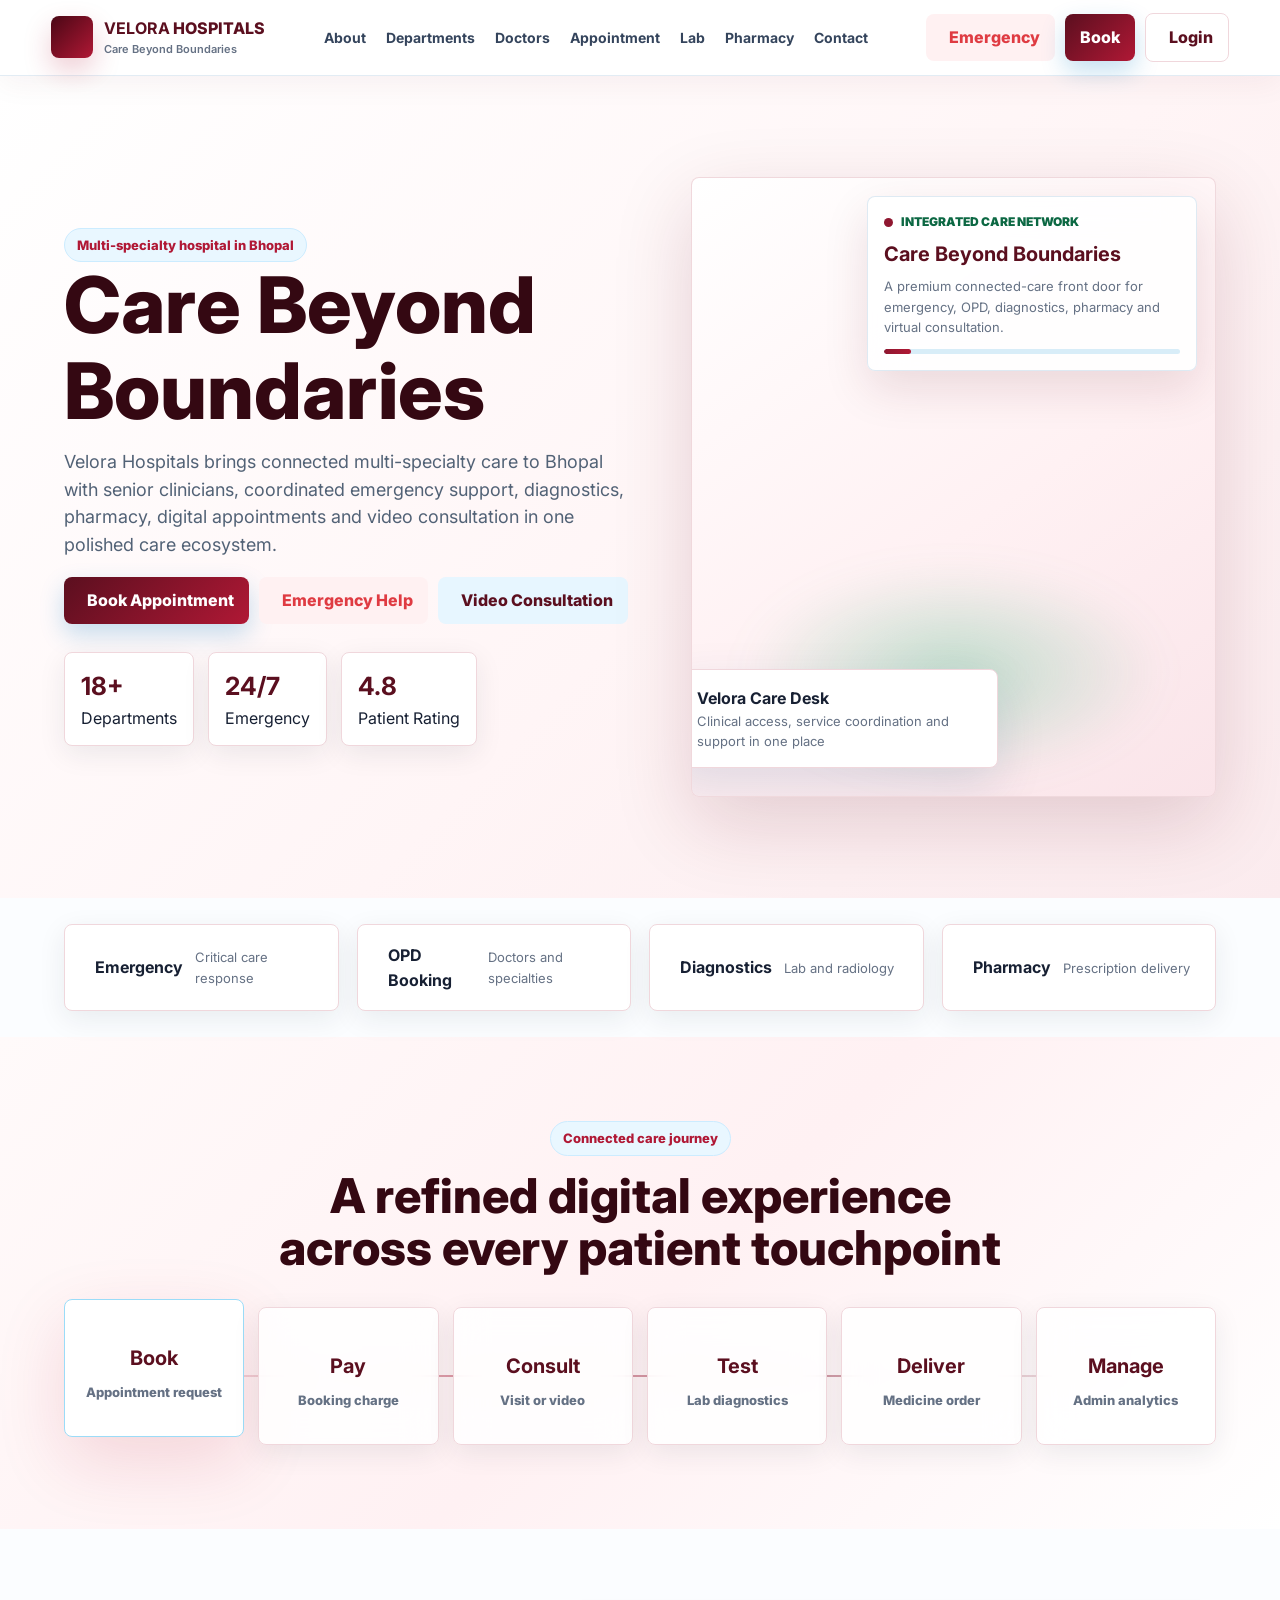
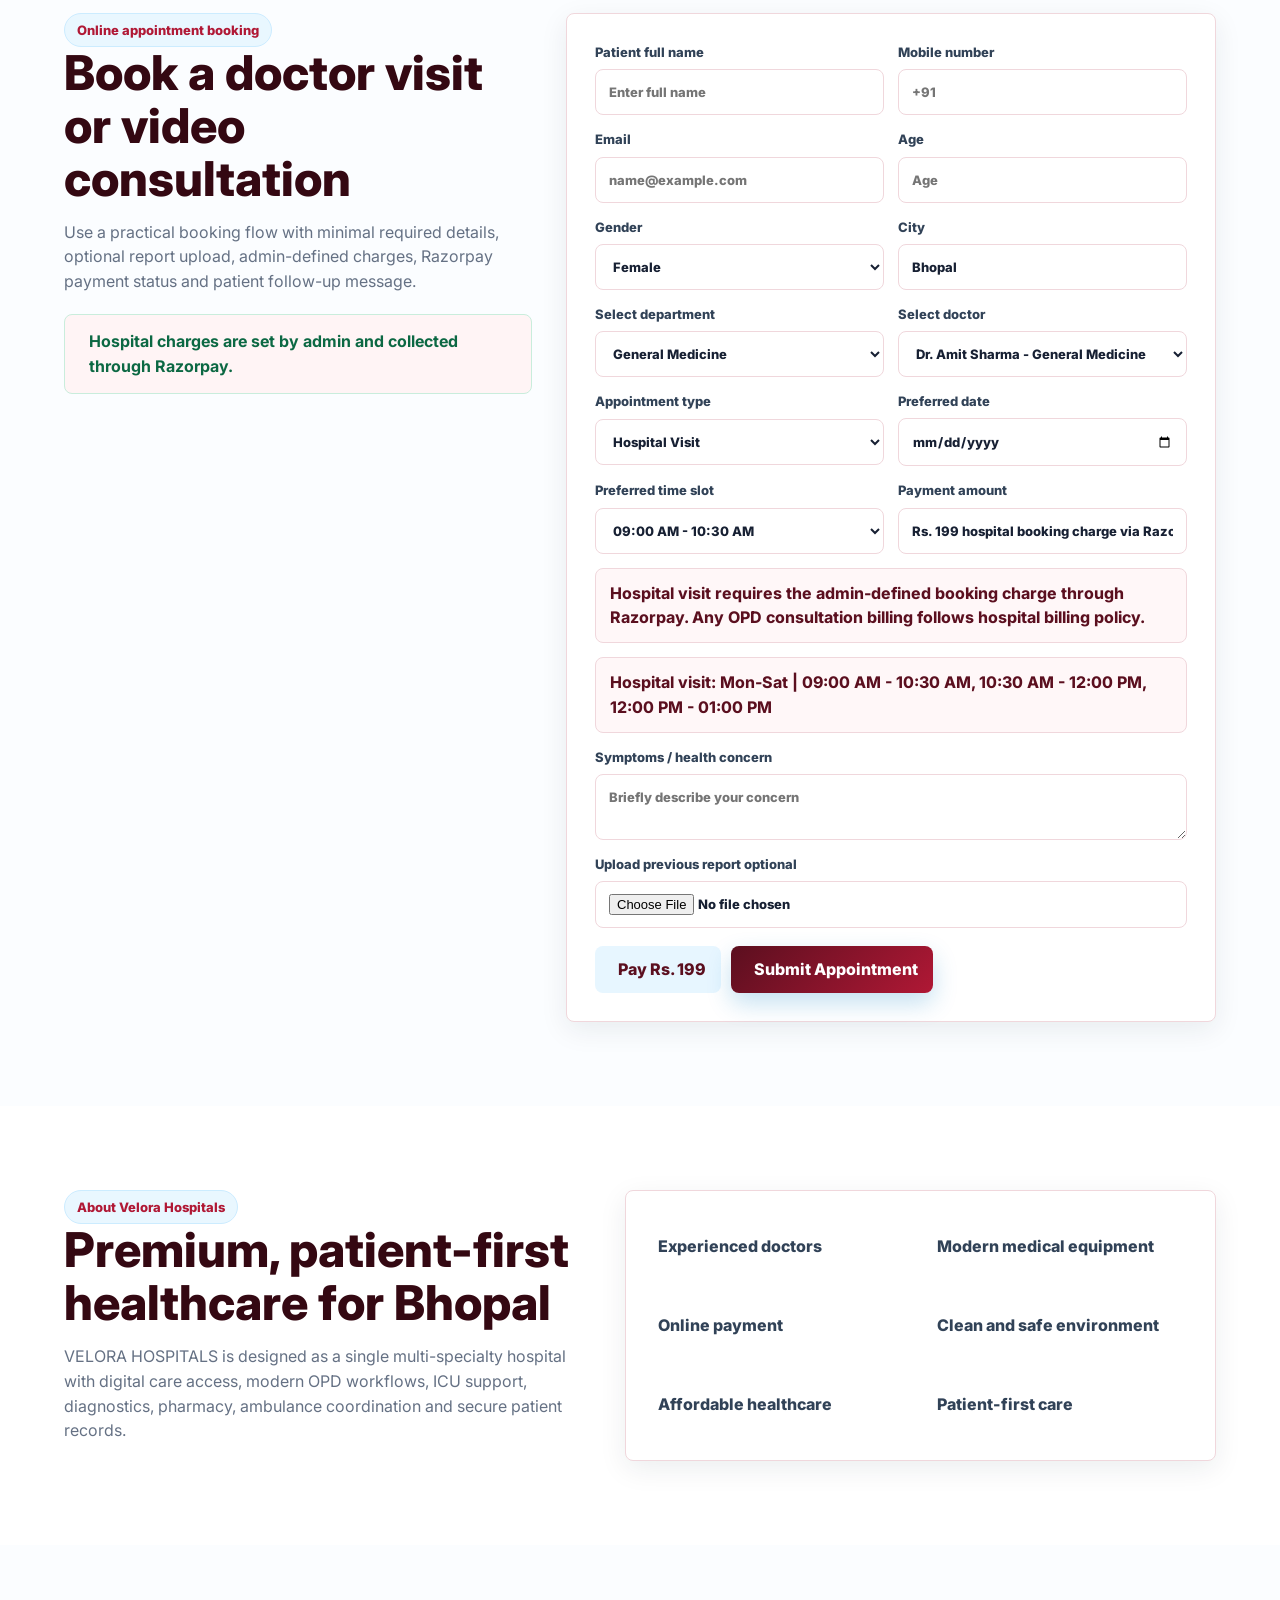
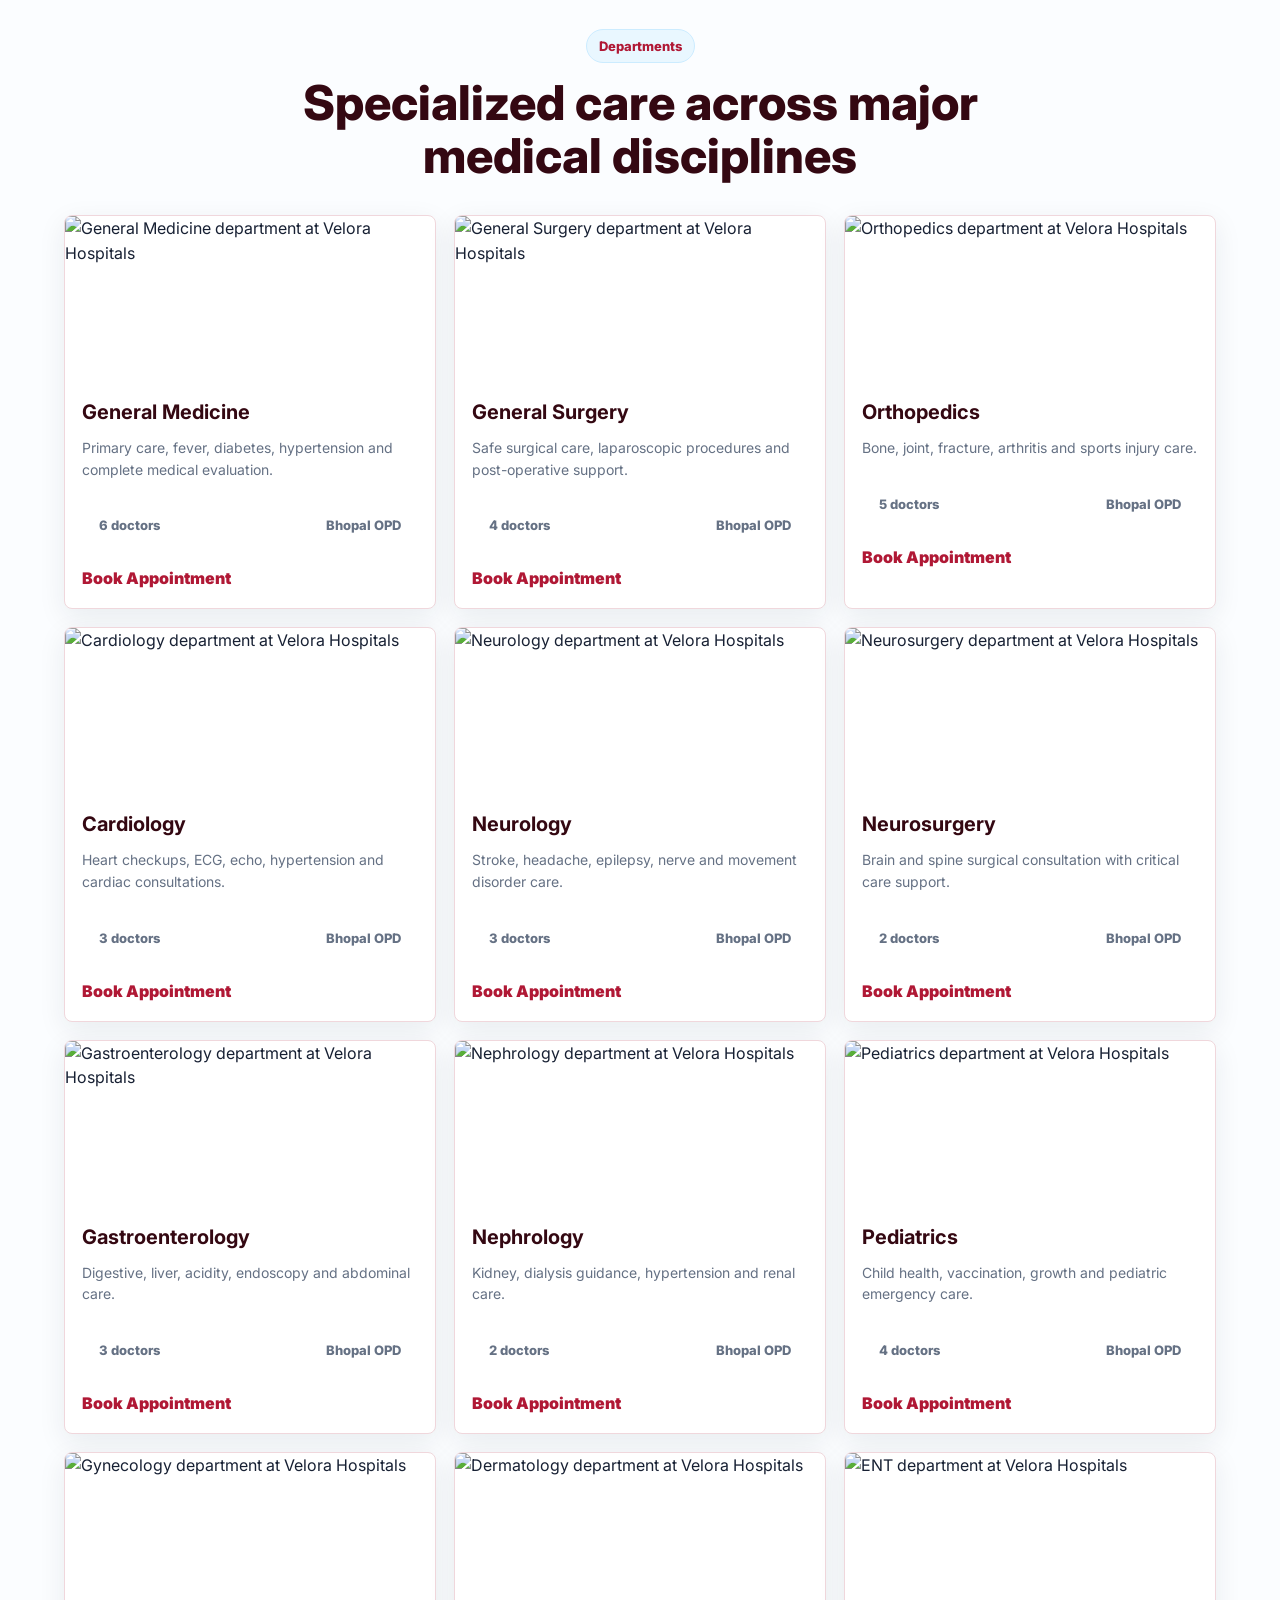
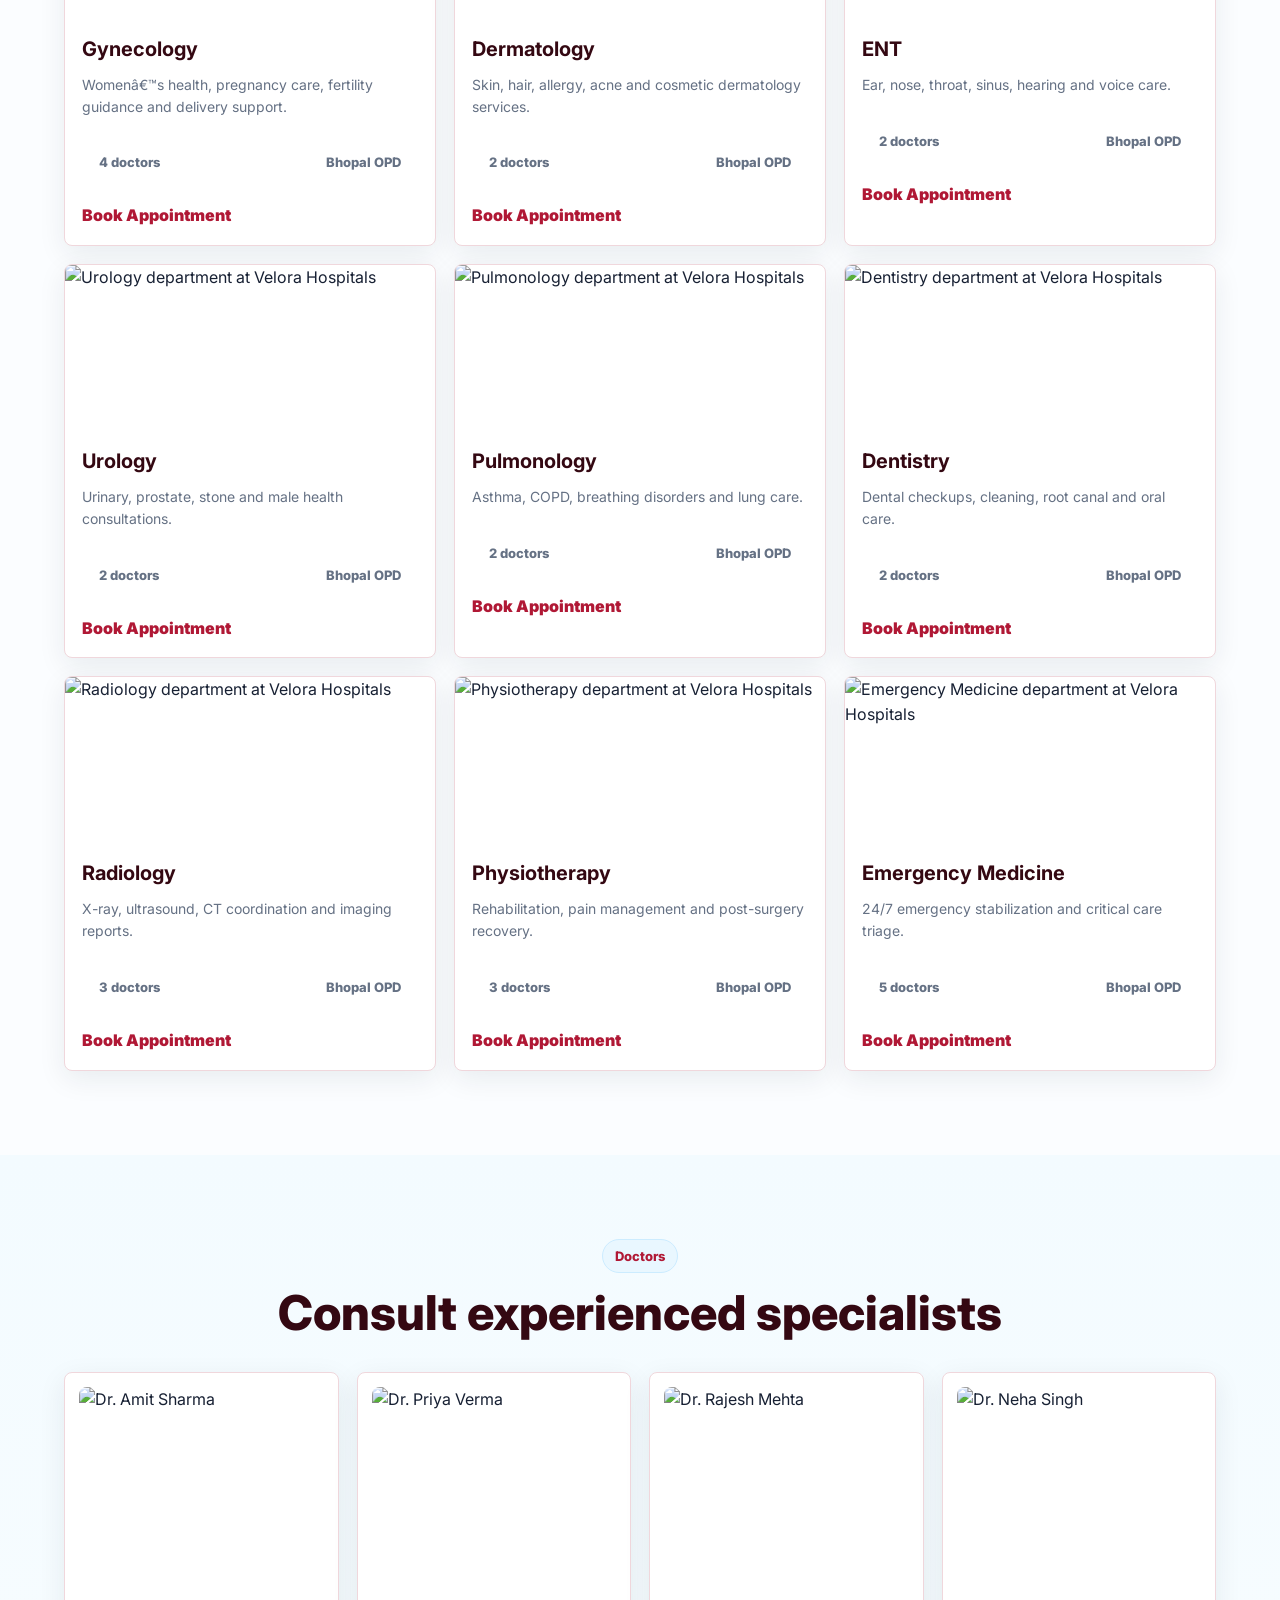
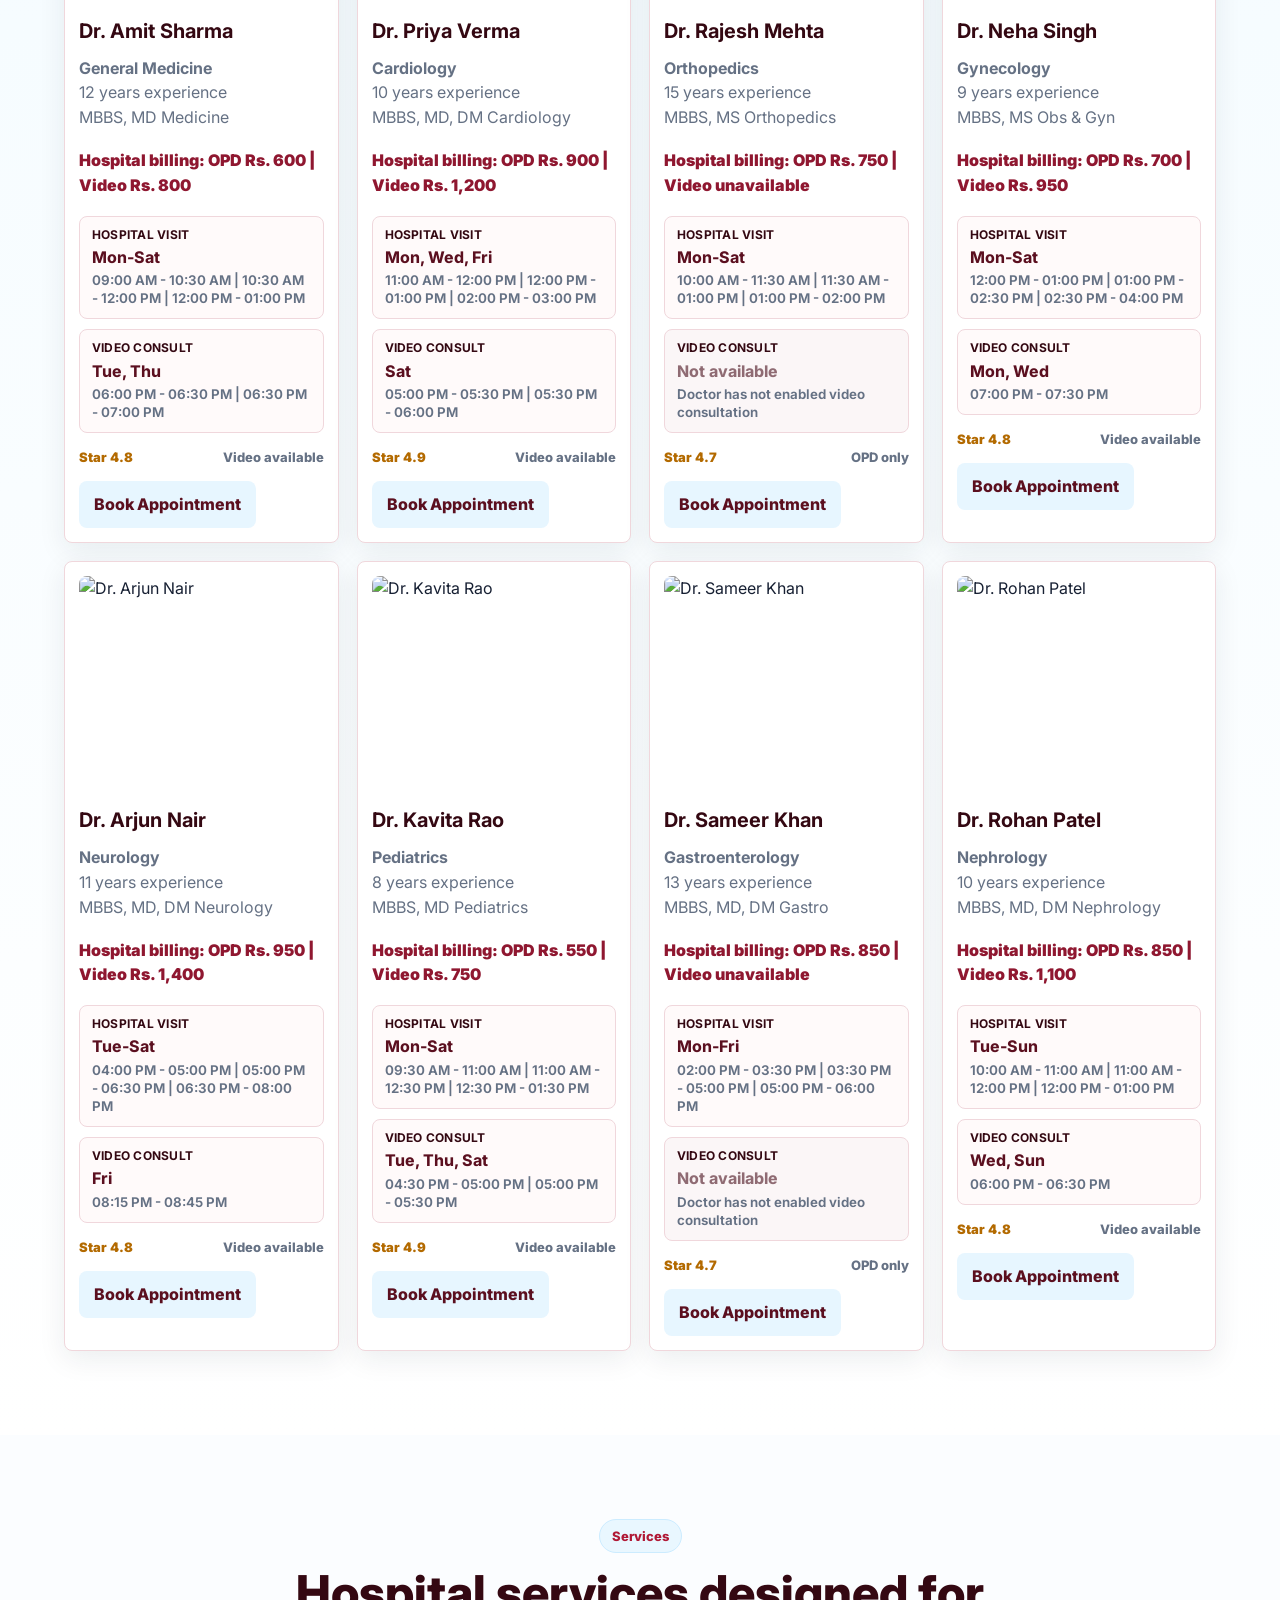
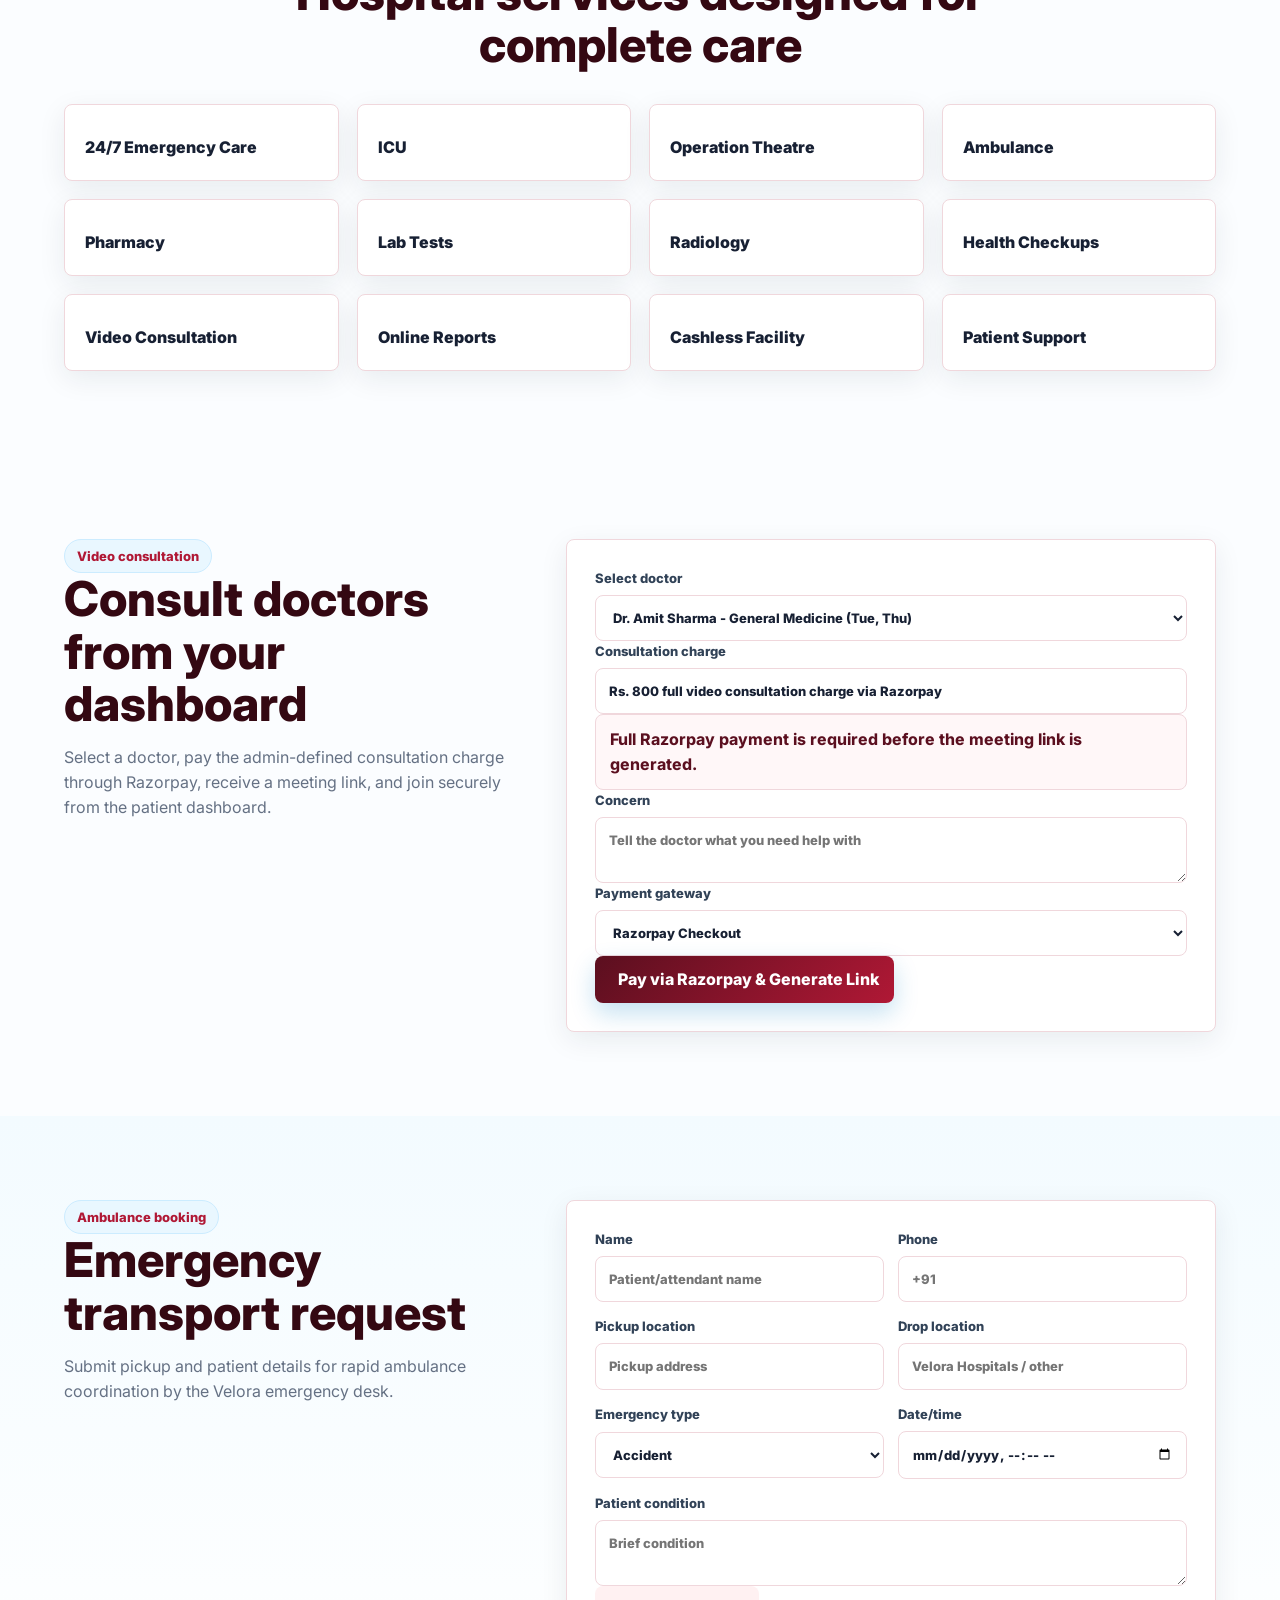
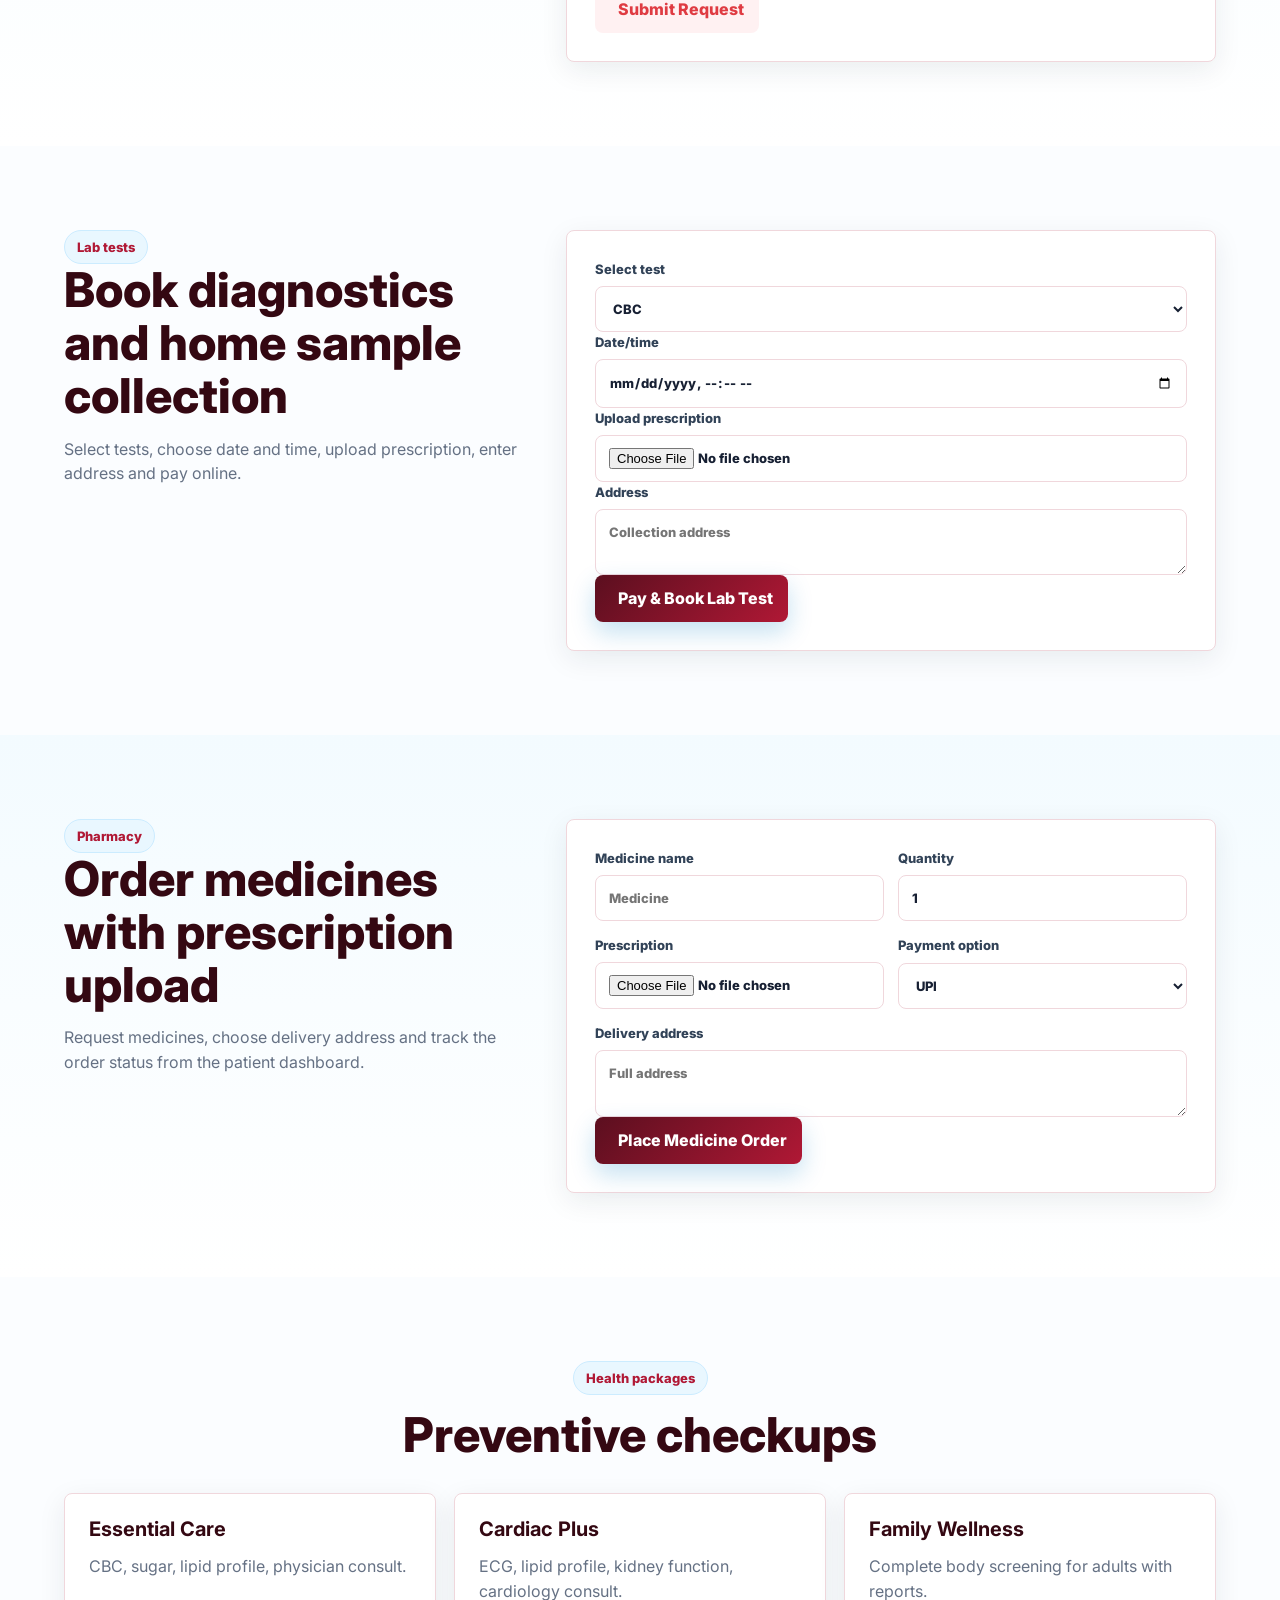
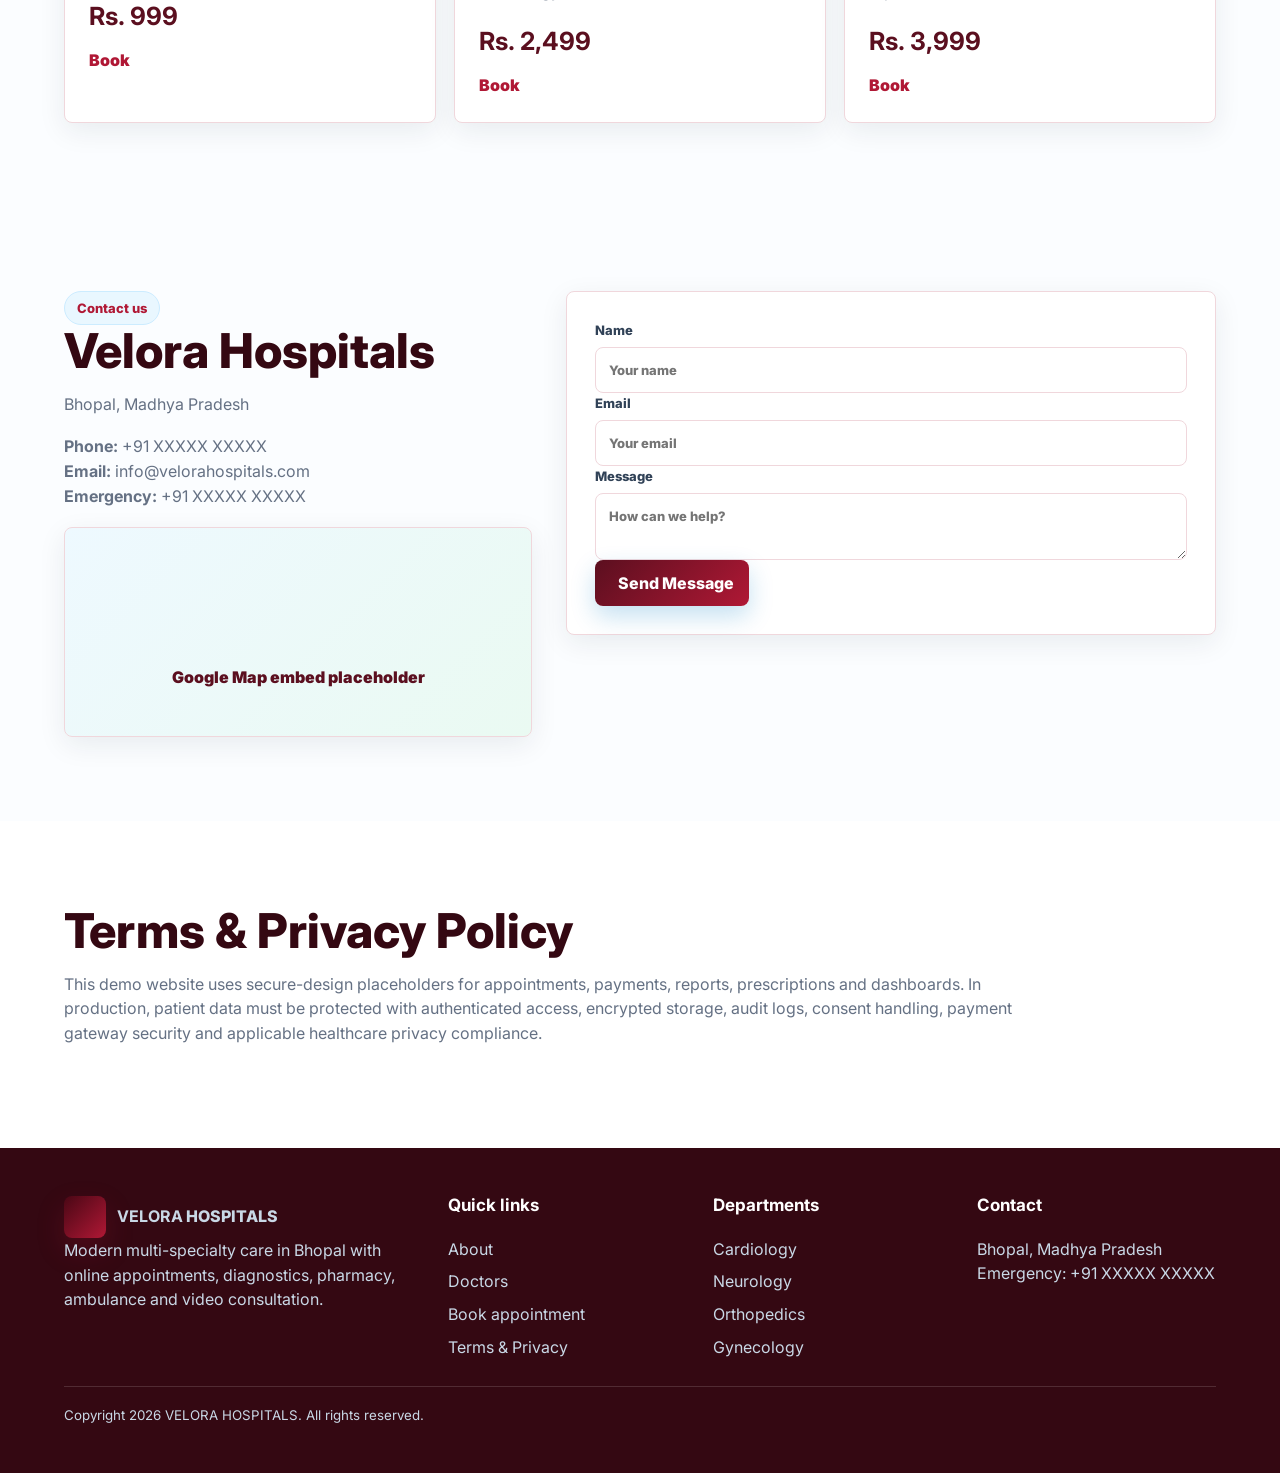
==== commit 0cb9b66b: "Move pricing control to admin with Razorpay flow" ====
--- a/index.html
+++ b/index.html
@@ -104,8 +104,8 @@
       <div class="section-copy reveal">
         <span class="eyebrow">Online appointment booking</span>
         <h2>Book a doctor visit or video consultation</h2>
-        <p>Use a practical booking flow with minimal required details, optional report upload, booking charge, payment status and patient follow-up message.</p>
-        <div class="notice"><i data-lucide="shield-check"></i> Booking charge: <strong>Rs. 199</strong>. Consultation fee is paid as per selected doctor.</div>
+        <p>Use a practical booking flow with minimal required details, optional report upload, admin-defined charges, Razorpay payment status and patient follow-up message.</p>
+        <div class="notice"><i data-lucide="shield-check"></i> Hospital charges are set by admin and collected through Razorpay.</div>
       </div>
       <form class="form-card reveal" id="appointmentForm">
         <div class="form-grid">
@@ -120,14 +120,14 @@
           <label>Appointment type<select name="type"><option>Hospital Visit</option><option>Video Consultation</option></select></label>
           <label>Preferred date<input required type="date" name="date"></label>
           <label>Preferred time slot<select name="slot"><option>09:00 AM - 11:00 AM</option><option>11:30 AM - 01:30 PM</option><option>03:00 PM - 05:00 PM</option><option>06:00 PM - 08:00 PM</option></select></label>
-          <label>Payment amount<input id="paymentAmount" name="paymentAmount" readonly value="Rs. 199 booking charge"></label>
-          <p class="availability-note wide" id="paymentPolicyNote">Hospital visits require a small booking charge. Video consultations require full doctor fee payment before the meeting link is unlocked.</p>
+          <label>Payment amount<input id="paymentAmount" name="paymentAmount" readonly value="Rs. 199 hospital booking charge via Razorpay"></label>
+          <p class="availability-note wide" id="paymentPolicyNote">Hospital visits require an admin-defined booking charge. Video consultations require full Razorpay payment before the meeting link is unlocked.</p>
           <p class="availability-note wide" id="availabilityNote">Select a doctor to see available OPD and video consultation slots.</p>
           <label class="wide">Symptoms / health concern<textarea name="symptoms" placeholder="Briefly describe your concern"></textarea></label>
           <label class="wide">Upload previous report optional<input type="file" name="report" accept=".pdf,.jpg,.jpeg,.png"></label>
         </div>
         <div class="form-actions">
-          <button class="btn secondary" type="button" id="payBtn"><i data-lucide="credit-card"></i> Pay Now</button>
+          <button class="btn secondary" type="button" id="payBtn"><i data-lucide="credit-card"></i> Pay via Razorpay</button>
           <button class="btn primary" type="submit"><i data-lucide="send"></i> Submit Appointment</button>
         </div>
         <p class="success-msg" id="appointmentSuccess">Your appointment request has been submitted successfully. Our team will contact you shortly.</p>
@@ -178,15 +178,15 @@
       <div class="section-copy reveal">
         <span class="eyebrow">Video consultation</span>
         <h2>Consult doctors from your dashboard</h2>
-        <p>Select a doctor, pay consultation fee, receive a meeting link, and join securely from the patient dashboard.</p>
+        <p>Select a doctor, pay the admin-defined consultation charge through Razorpay, receive a meeting link, and join securely from the patient dashboard.</p>
       </div>
       <form class="form-card compact reveal" id="videoForm">
         <label>Select doctor<select id="videoDoctor"></select></label>
-        <label>Consultation fee<input id="videoConsultFee" readonly value="Select doctor to view fee"></label>
-        <p class="availability-note" id="videoPolicyNote">Full consultation fee is required before the meeting link is generated.</p>
+        <label>Consultation charge<input id="videoConsultFee" readonly value="Select doctor to view charge"></label>
+        <p class="availability-note" id="videoPolicyNote">Full Razorpay payment is required before the meeting link is generated.</p>
         <label>Concern<textarea placeholder="Tell the doctor what you need help with"></textarea></label>
-        <label>Payment option<select><option>UPI</option><option>Card</option><option>Net banking</option></select></label>
-        <button class="btn primary" type="submit"><i data-lucide="video"></i> Pay & Generate Link</button>
+        <label>Payment gateway<select><option>Razorpay Checkout</option></select></label>
+        <button class="btn primary" type="submit"><i data-lucide="video"></i> Pay via Razorpay & Generate Link</button>
         <p class="success-msg">Video consultation link created. Join link is visible in your dashboard.</p>
       </form>
     </section>
--- a/styles.css
+++ b/styles.css
@@ -378,6 +378,341 @@
   box-shadow:none;
 }
 
+.table-actions{
+  display:flex;
+  align-items:center;
+  gap:10px;
+  flex-wrap:wrap;
+}
+
+.table-actions button,
+.table-link{
+  display:inline-flex;
+  align-items:center;
+  justify-content:center;
+  gap:7px;
+  min-height:38px;
+  border-radius:8px;
+  border:1px solid var(--line);
+  padding:9px 12px;
+  background:#fff;
+  color:var(--navy);
+  font-size:13px;
+  font-weight:800;
+  text-decoration:none;
+  white-space:nowrap;
+}
+
+.table-link:hover{
+  border-color:#d797a4;
+  color:var(--blue);
+  box-shadow:0 12px 28px rgba(91,15,31,.08);
+}
+
+.table-actions button svg,
+.table-link svg{
+  width:16px;
+  height:16px;
+}
+
+.invoice-page{
+  background:
+    radial-gradient(circle at 8% 12%, rgba(176,24,53,.1), transparent 28%),
+    linear-gradient(135deg,#fffafa 0%,#fff 48%,#fff2f4 100%);
+}
+
+.invoice-shell{
+  position:relative;
+  min-height:calc(100vh - 78px);
+  padding:42px clamp(16px,4vw,58px) 64px;
+  overflow:hidden;
+}
+
+.invoice-backdrop{
+  position:absolute;
+  inset:auto -120px -180px auto;
+  width:480px;
+  height:480px;
+  border-radius:50%;
+  background:radial-gradient(circle,rgba(176,24,53,.1),transparent 68%);
+  pointer-events:none;
+}
+
+.invoice-root{
+  position:relative;
+  width:min(1120px,100%);
+  margin:0 auto;
+}
+
+.invoice-toolbar{
+  display:flex;
+  justify-content:space-between;
+  align-items:center;
+  gap:16px;
+  margin-bottom:18px;
+}
+
+.invoice-toolbar div{
+  display:flex;
+  gap:10px;
+  flex-wrap:wrap;
+  justify-content:flex-end;
+}
+
+.invoice-card{
+  border:1px solid rgba(232,184,193,.9);
+  border-radius:12px;
+  background:rgba(255,255,255,.96);
+  box-shadow:0 30px 90px rgba(91,15,31,.14);
+  overflow:hidden;
+}
+
+.invoice-top{
+  display:flex;
+  justify-content:space-between;
+  align-items:flex-start;
+  gap:28px;
+  padding:34px;
+  background:
+    linear-gradient(135deg,rgba(74,7,21,.96),rgba(176,24,53,.94)),
+    #7d0f26;
+  color:#fff;
+}
+
+.invoice-brand{
+  display:flex;
+  align-items:center;
+  gap:14px;
+}
+
+.invoice-brand .brand-mark{
+  width:52px;
+  height:52px;
+  background:rgba(255,255,255,.16);
+  box-shadow:none;
+}
+
+.invoice-brand strong,
+.invoice-title h1{
+  display:block;
+  color:#fff;
+}
+
+.invoice-brand small{
+  display:block;
+  margin-top:4px;
+  color:rgba(255,255,255,.78);
+  font-weight:700;
+}
+
+.invoice-title{
+  text-align:right;
+}
+
+.invoice-title h1{
+  margin:6px 0 10px;
+  font-size:clamp(30px,5vw,48px);
+  line-height:1;
+}
+
+.invoice-title .eyebrow{
+  color:#ffdfe5;
+}
+
+.invoice-meta{
+  display:grid;
+  grid-template-columns:repeat(4,1fr);
+  gap:1px;
+  background:var(--line);
+  border-bottom:1px solid var(--line);
+}
+
+.invoice-meta span{
+  display:grid;
+  gap:5px;
+  padding:18px 20px;
+  background:#fffafa;
+  color:var(--muted);
+  font-weight:700;
+}
+
+.invoice-meta strong{
+  color:var(--navy);
+  font-size:12px;
+  text-transform:uppercase;
+}
+
+.invoice-parties{
+  display:grid;
+  grid-template-columns:1fr 1fr;
+  gap:18px;
+  padding:28px 34px 18px;
+}
+
+.invoice-parties section,
+.payment-box,
+.invoice-care-summary{
+  border:1px solid var(--line);
+  border-radius:10px;
+  background:#fff;
+}
+
+.invoice-parties section{
+  padding:20px;
+}
+
+.invoice-parties h3{
+  margin:8px 0 10px;
+  color:var(--navy);
+  font-size:22px;
+}
+
+.invoice-parties p,
+.payment-box p,
+.invoice-footer p{
+  margin:6px 0;
+  color:var(--muted);
+}
+
+.invoice-care-summary{
+  display:grid;
+  grid-template-columns:repeat(4,1fr);
+  gap:1px;
+  margin:0 34px 24px;
+  overflow:hidden;
+  background:var(--line);
+}
+
+.invoice-care-summary div{
+  display:grid;
+  gap:8px;
+  min-width:0;
+  padding:17px;
+  background:#fffafa;
+}
+
+.invoice-care-summary strong{
+  color:var(--navy-2);
+  font-size:12px;
+  text-transform:uppercase;
+}
+
+.invoice-care-summary span{
+  color:var(--navy);
+  font-weight:800;
+  line-height:1.35;
+}
+
+.invoice-table-wrap{
+  margin:0 34px;
+  border:1px solid var(--line);
+  border-radius:10px;
+  overflow:auto;
+}
+
+.invoice-table{
+  width:100%;
+  table-layout:fixed;
+  min-width:0;
+}
+
+.invoice-table th,
+.invoice-table td{
+  overflow-wrap:anywhere;
+  white-space:normal;
+}
+
+.invoice-table th:nth-child(1),
+.invoice-table td:nth-child(1){
+  width:26%;
+}
+
+.invoice-table th:nth-child(2),
+.invoice-table td:nth-child(2){
+  width:42%;
+}
+
+.invoice-table th:nth-child(3),
+.invoice-table td:nth-child(3){
+  width:10%;
+}
+
+.invoice-table th:nth-child(4),
+.invoice-table td:nth-child(4){
+  width:22%;
+}
+
+.invoice-table th{
+  background:#fff1f3;
+  color:#5b0f1f;
+}
+
+.invoice-table th:last-child,
+.invoice-table td:last-child,
+.invoice-table th:nth-child(3),
+.invoice-table td:nth-child(3){
+  text-align:right;
+}
+
+.invoice-bottom{
+  display:grid;
+  grid-template-columns:minmax(0,1fr) 360px;
+  gap:20px;
+  padding:24px 34px 32px;
+}
+
+.payment-box{
+  padding:20px;
+}
+
+.invoice-totals{
+  border:1px solid var(--line);
+  border-radius:10px;
+  background:#fffafa;
+  padding:12px;
+}
+
+.invoice-totals div{
+  display:flex;
+  justify-content:space-between;
+  gap:16px;
+  padding:12px 10px;
+  color:var(--muted);
+  font-weight:750;
+}
+
+.invoice-totals strong{
+  color:var(--navy);
+}
+
+.invoice-totals .grand-total{
+  margin-top:8px;
+  border-radius:8px;
+  background:linear-gradient(135deg,#5b0f1f,#b01835);
+  color:#fff;
+}
+
+.invoice-totals .grand-total strong{
+  color:#fff;
+  font-size:20px;
+}
+
+.invoice-footer{
+  display:flex;
+  justify-content:space-between;
+  align-items:flex-end;
+  gap:24px;
+  border-top:1px solid var(--line);
+  padding:20px 34px 28px;
+  background:#fffafa;
+}
+
+.invoice-footer span{
+  color:var(--navy);
+  font-weight:800;
+  white-space:nowrap;
+}
+
 .portal-hero{background:linear-gradient(145deg,#fff,#fff5f6 58%,#fbebee)}
 .portal{grid-template-columns:280px 1fr;min-height:330px}
 .portal-panel{min-width:0}
@@ -401,5 +736,61 @@
   .portal{grid-template-columns:1fr}
   .portal-nav{display:flex!important;flex-direction:row!important;flex-wrap:wrap!important;gap:12px!important}
   .schedule-editor{grid-template-columns:1fr}
-}
-
+  .invoice-shell{padding:24px 12px 42px}
+  .invoice-toolbar,
+  .invoice-top,
+  .invoice-footer{align-items:stretch;flex-direction:column}
+  .invoice-title{text-align:left}
+  .invoice-meta,
+  .invoice-parties,
+  .invoice-care-summary,
+  .invoice-bottom{grid-template-columns:1fr}
+  .invoice-top,
+  .invoice-parties,
+  .invoice-bottom,
+  .invoice-footer{padding-left:18px;padding-right:18px}
+  .invoice-care-summary,
+  .invoice-table-wrap{margin-left:18px;margin-right:18px}
+  .invoice-toolbar div{justify-content:flex-start}
+  .invoice-table th,
+  .invoice-table td{padding:12px 8px;font-size:12px}
+}
+
+@media print{
+  *{
+    box-shadow:none!important;
+    text-shadow:none!important;
+  }
+  body,
+  .invoice-page{
+    background:#fff!important;
+  }
+  .no-print,
+  .site-header,
+  .invoice-backdrop{
+    display:none!important;
+  }
+  .invoice-shell{
+    min-height:auto;
+    padding:0;
+    overflow:visible;
+  }
+  .invoice-root{
+    width:100%;
+  }
+  .invoice-card{
+    border:0;
+    border-radius:0;
+  }
+  .invoice-top{
+    -webkit-print-color-adjust:exact;
+    print-color-adjust:exact;
+  }
+  .invoice-table-wrap{
+    overflow:visible;
+  }
+  .invoice-table{
+    min-width:0;
+  }
+}
+
